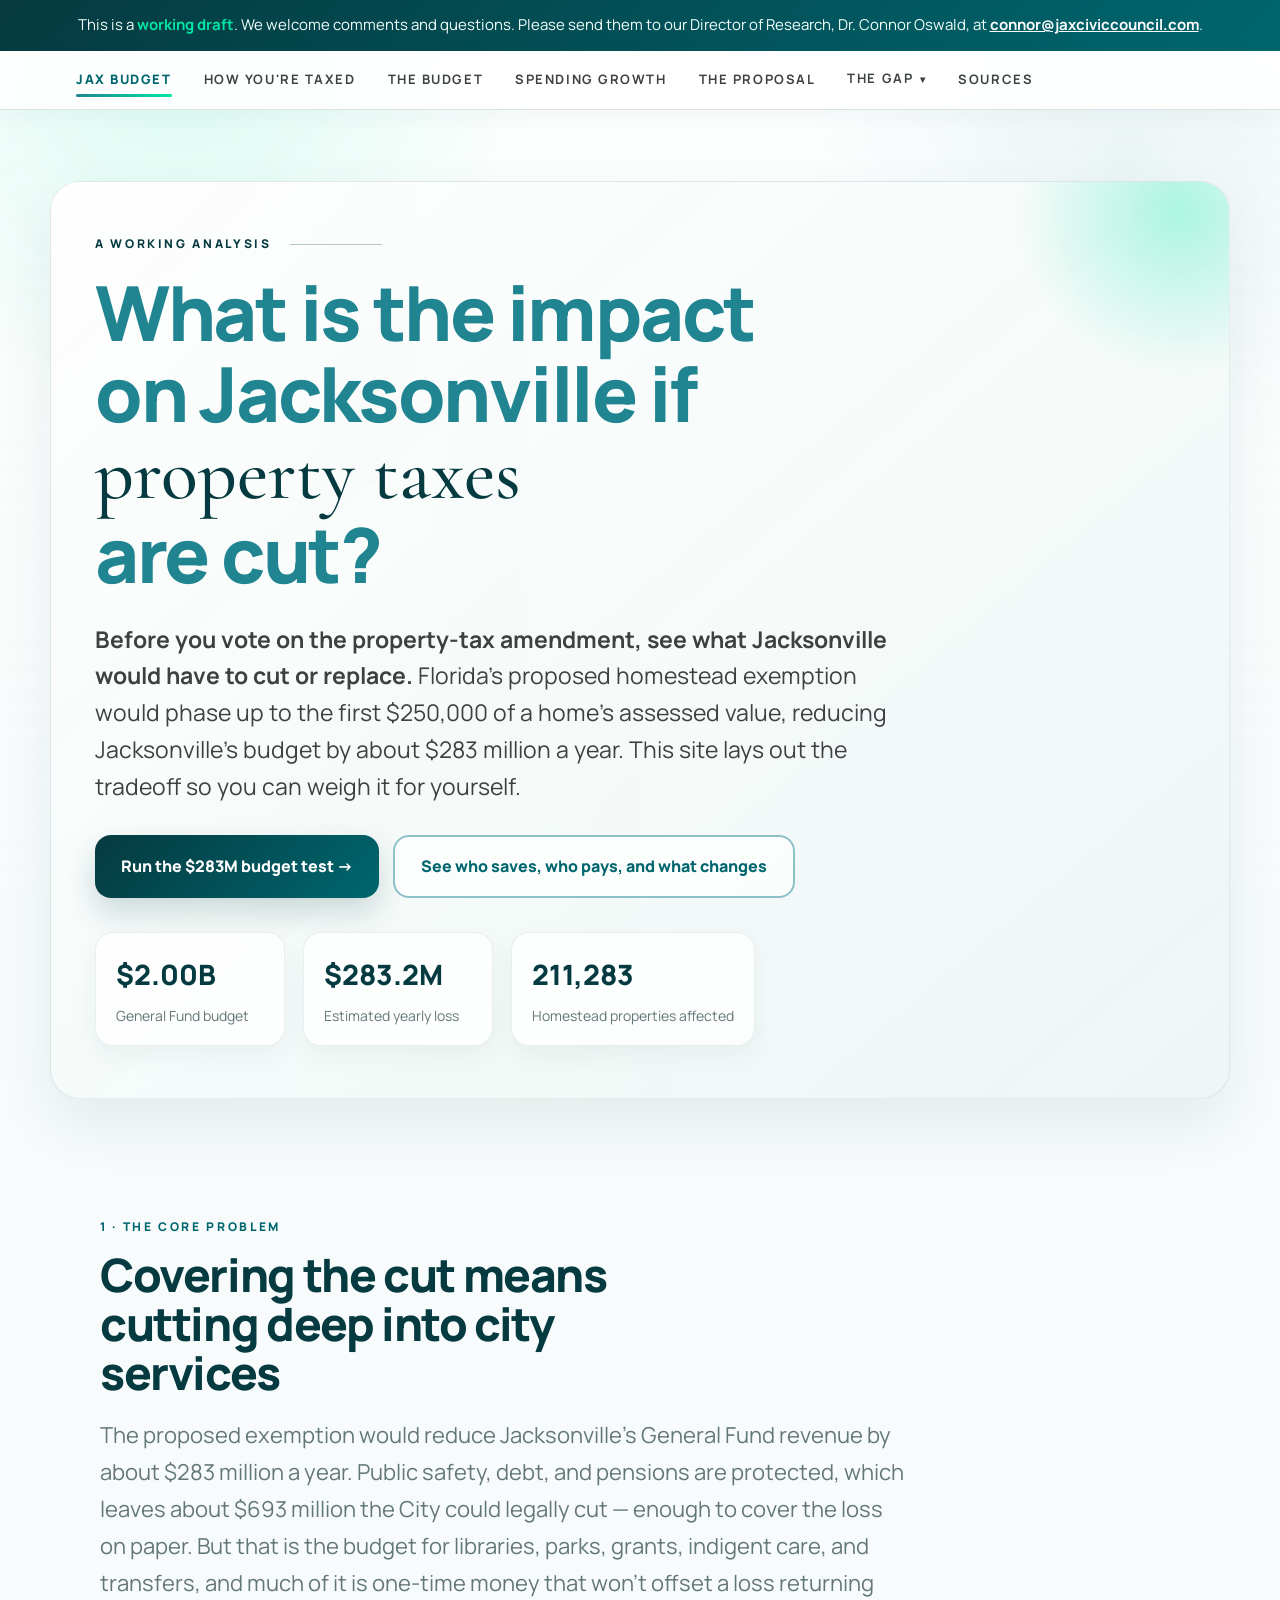
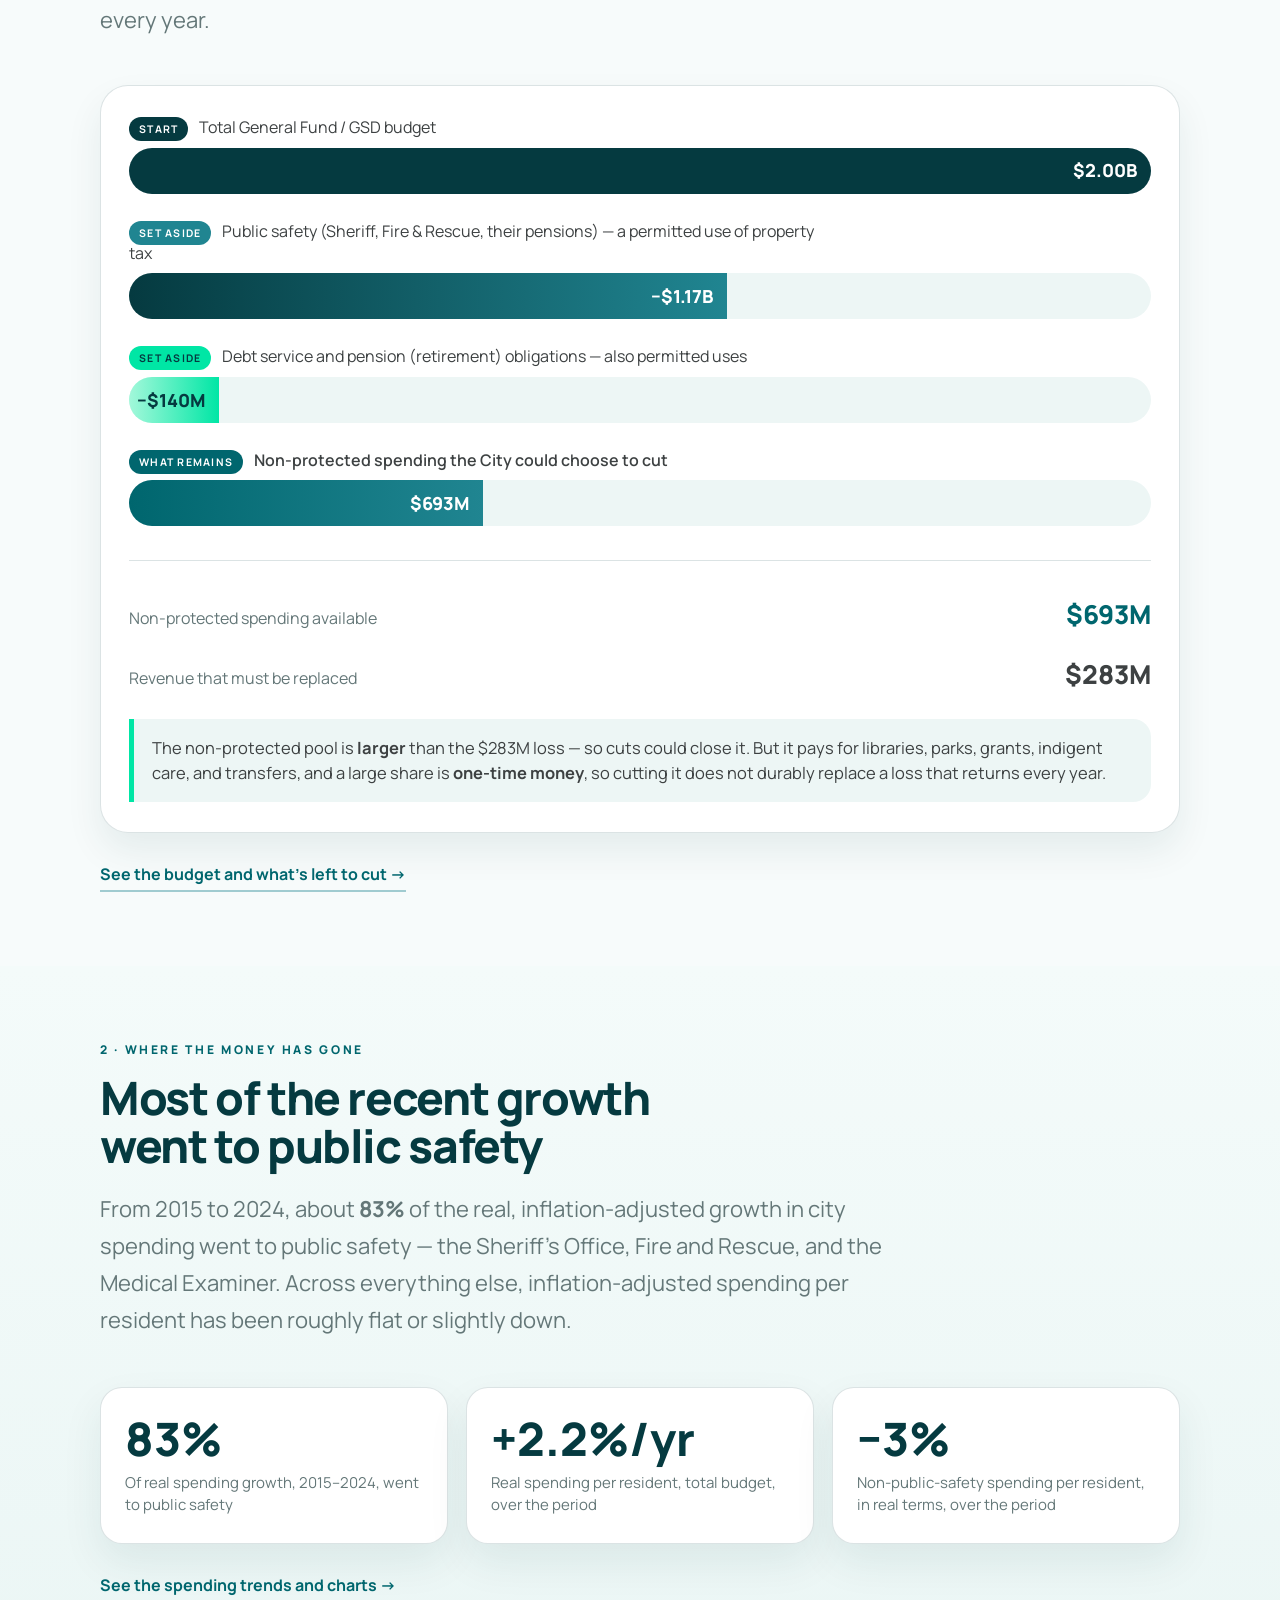
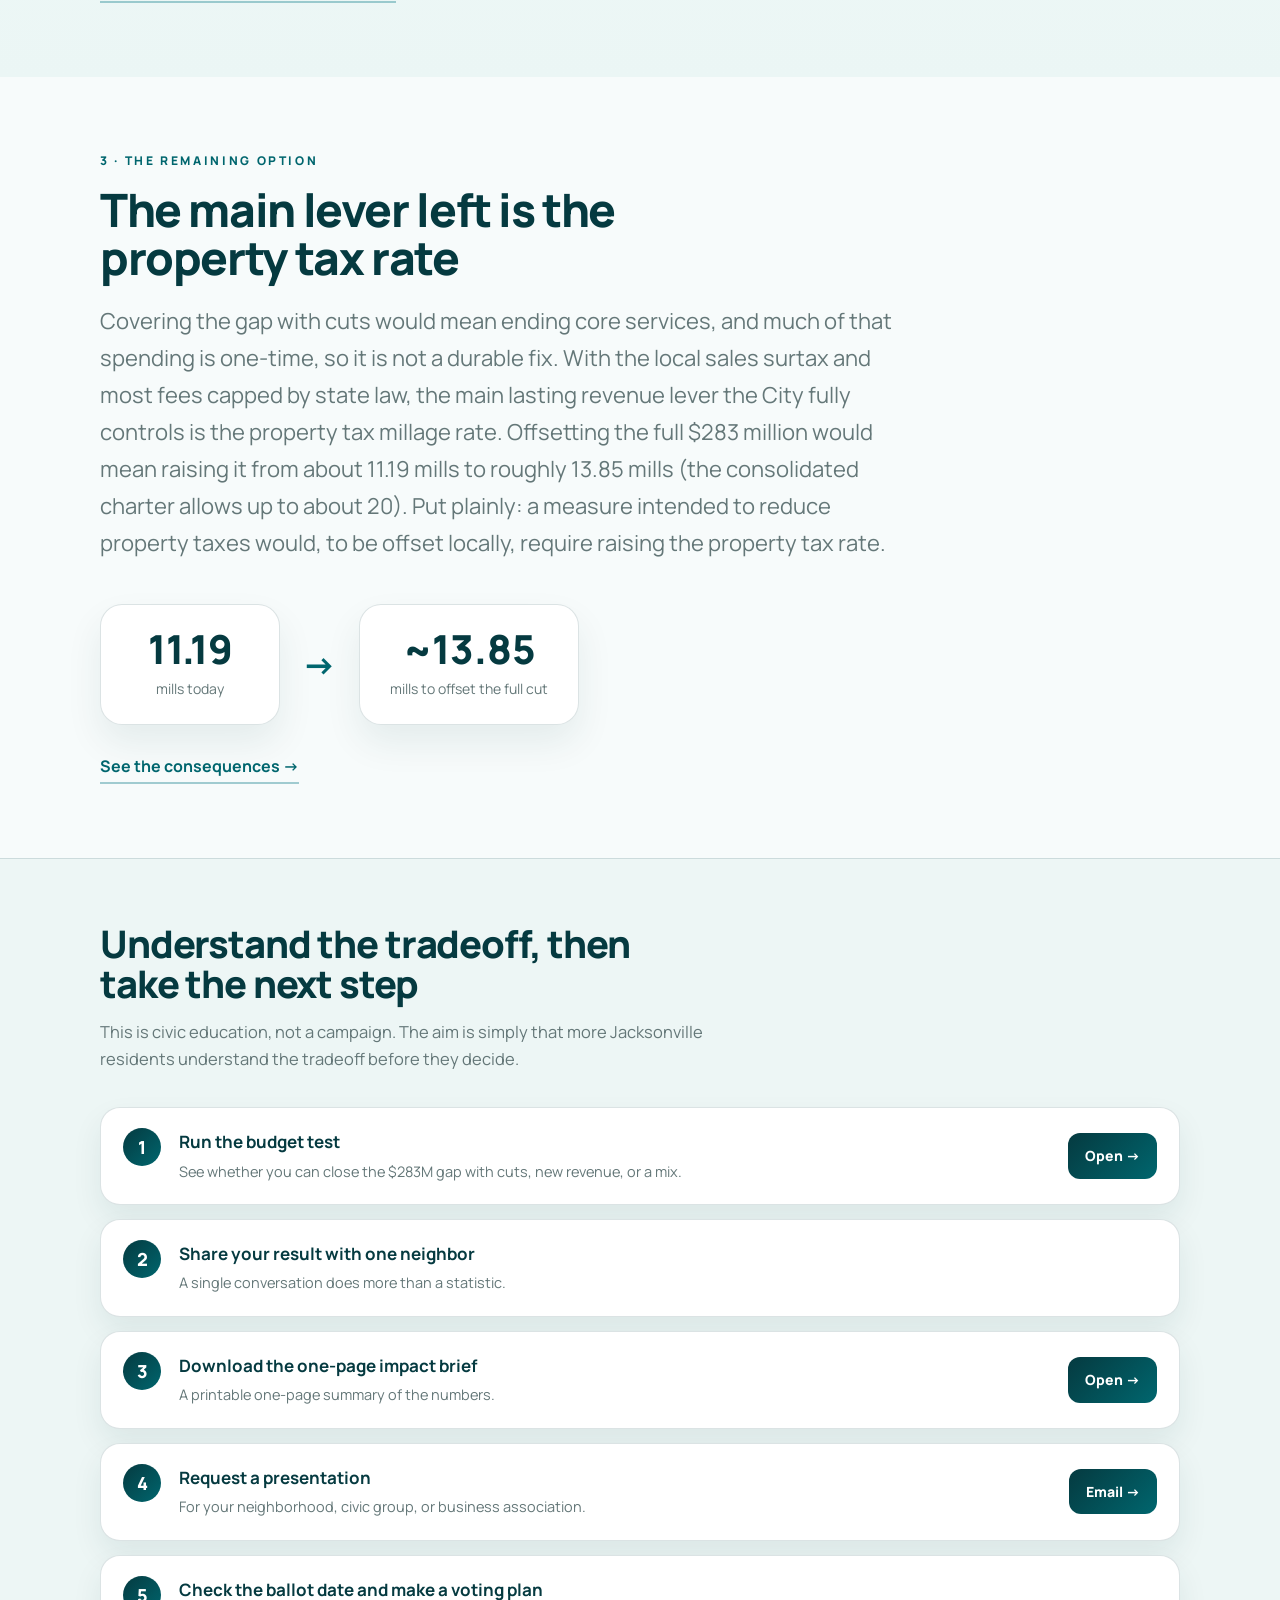
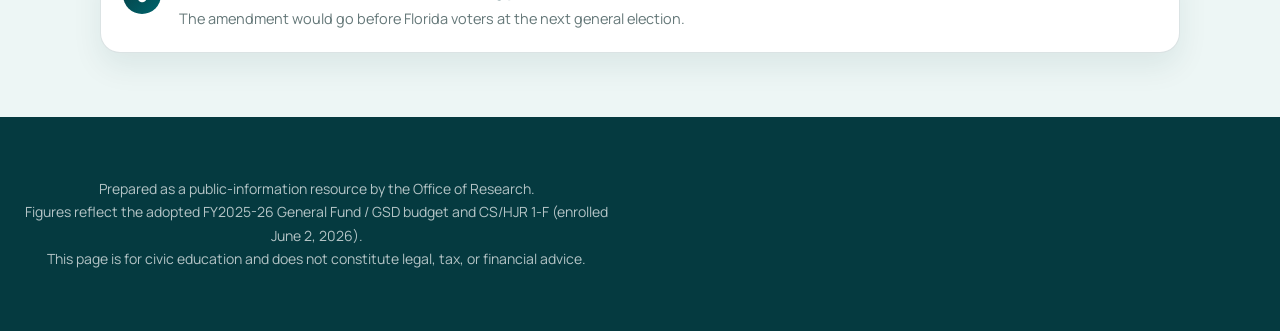
==== index.html @ 1b34d01f "Treat Medicaid (and juvenile justice) as mandated, not discretionary The Medicaid county contributio" ====
<!DOCTYPE html>
<html lang="en">
<head>
<meta charset="UTF-8">
<meta name="viewport" content="width=device-width, initial-scale=1.0">
<title>What is the impact on Jacksonville if property taxes are cut?</title>
<link rel="preconnect" href="https://fonts.googleapis.com">
<link rel="preconnect" href="https://fonts.gstatic.com" crossorigin>
<link href="https://fonts.googleapis.com/css2?family=Cormorant+Garamond:wght@300;400;500;600&family=Manrope:wght@400;500;600;700;800&display=swap" rel="stylesheet">
<link rel="stylesheet" href="assets/styles.css?v=7">
</head>
<body>
<a class="skip" href="#main">Skip to main content</a>
<div class="wrap">

<div class="draft-banner" role="note">
  This is a <b>working draft</b>. We welcome comments and questions. Please send them to our Director of Research, Dr. Connor Oswald, at <a href="mailto:connor@jaxciviccouncil.com">connor@jaxciviccouncil.com</a>.
</div>

<nav aria-label="Site navigation">
  <ul>
    <li><a class="brand" href="index.html" aria-current="page">JAX BUDGET</a></li>
    <li><a href="taxed.html">How You're Taxed</a></li>
    <li><a href="budget.html">The Budget</a></li>
    <li><a href="spending.html">Spending Growth</a></li>
    <li><a href="proposal.html">The Proposal</a></li>
    <li class="nav-group">
      <button class="nav-group-btn" type="button" aria-expanded="false" aria-haspopup="true">The Gap <span class="nav-caret" aria-hidden="true">&#9662;</span></button>
      <ul class="nav-sub">
        <li><a href="tradeoff.html">The Tradeoff</a></li>
        <li><a href="calculators.html">Consequences</a></li>
        <li><a href="coretest.html">The Core-Services Test</a></li>
        <li><a href="stakes.html">Services at Stake</a></li>
      </ul>
    </li>
    <li><a href="sources.html">Sources</a></li>
  </ul>
</nav>

<header class="hero" id="top">
  <div class="hero-inner">
    <div class="kicker">A working analysis</div>
    <h1>What is the impact on Jacksonville if <em>property taxes</em> are cut?</h1>
    <p class="hero-sub"><b>Before you vote on the property-tax amendment, see what Jacksonville would have to cut or replace.</b> Florida's proposed homestead exemption would phase up to the first $250,000 of a home's assessed value, reducing Jacksonville's budget by about $283 million a year. This site lays out the tradeoff so you can weigh it for yourself.</p>
    <div class="hero-cta">
      <a class="btn btn-primary" href="tradeoff.html">Run the $283M budget test &rarr;</a>
      <a class="btn btn-secondary" href="#hp1">See who saves, who pays, and what changes</a>
    </div>
    <div class="hero-meta">
      <div><strong>$2.00B</strong>General Fund budget</div>
      <div><strong>$283.2M</strong>Estimated yearly loss</div>
      <div><strong>211,283</strong>Homestead properties affected</div>
    </div>
  </div>
</header>

<main id="main">

<section class="home-point" id="hp1">
  <div class="inner">
    <div class="sec-num">1 &middot; The core problem</div>
    <h2>Covering the cut means cutting deep into city services</h2>
    <p class="lead">The proposed exemption would reduce Jacksonville's General Fund revenue by about $283 million a year. Public safety, debt, and pensions are protected, which leaves about $693 million the City could legally cut &mdash; enough to cover the loss on paper. But that is the budget for libraries, parks, grants, indigent care, and transfers, and much of it is one-time money that won't offset a loss returning every year.</p>
    <div class="wf-shell">
      <div class="wf-step">
        <div class="wf-label"><span class="wf-tag total">Start</span> Total General Fund / GSD budget</div>
        <div class="wf-barwrap"><div class="wf-bar total" style="width:100%"><span class="wf-amt">$2.00B</span></div></div>
      </div>

      <div class="wf-step">
        <div class="wf-label"><span class="wf-tag ps">Set aside</span> Public safety (Sheriff, Fire &amp; Rescue, their pensions) &mdash; a permitted use of property tax</div>
        <div class="wf-barwrap"><div class="wf-bar ps" style="width:58.5%"><span class="wf-amt">&minus;$1.17B</span></div></div>
      </div>

      <div class="wf-step">
        <div class="wf-label"><span class="wf-tag lock">Set aside</span> Debt service and pension (retirement) obligations &mdash; also permitted uses</div>
        <div class="wf-barwrap"><div class="wf-bar lock" style="width:7%"><span class="wf-amt">&minus;$140M</span></div></div>
      </div>

      <div class="wf-step wf-remain">
        <div class="wf-label"><span class="wf-tag cut">What remains</span> Non-protected spending the City could choose to cut</div>
        <div class="wf-barwrap"><div class="wf-bar cut" style="width:34.6%"><span class="wf-amt">$693M</span></div></div>
      </div>

      <div class="wf-compare">
        <div class="wf-comp-row">
          <span class="wf-comp-label">Non-protected spending available</span>
          <span class="wf-comp-val cut">$693M</span>
        </div>
        <div class="wf-comp-row">
          <span class="wf-comp-label">Revenue that must be replaced</span>
          <span class="wf-comp-val gap">$283M</span>
        </div>
        <div class="wf-comp-result">
          The non-protected pool is <b>larger</b> than the $283M loss &mdash; so cuts could close it. But it pays for libraries, parks, grants, indigent care, and transfers, and a large share is <b>one-time money</b>, so cutting it does not durably replace a loss that returns every year.
        </div>
      </div>
    </div>
    <a class="hp-link" href="budget.html">See the budget and what's left to cut &rarr;</a>
  </div>
</section>

<section class="home-point alt" id="hp2">
  <div class="inner">
    <div class="sec-num">2 &middot; Where the money has gone</div>
    <h2>Most of the recent growth went to public safety</h2>
    <p class="lead">From 2015 to 2024, about <b>83%</b> of the real, inflation-adjusted growth in city spending went to public safety &mdash; the Sheriff's Office, Fire and Rescue, and the Medical Examiner. Across everything else, inflation-adjusted spending per resident has been roughly flat or slightly down.</p>
    <div class="stat-row" role="list">
      <div class="stat" role="listitem"><div class="v">83%</div><div class="l">Of real spending growth, 2015&ndash;2024, went to public safety</div></div>
      <div class="stat" role="listitem"><div class="v">+2.2%/yr</div><div class="l">Real spending per resident, total budget, over the period</div></div>
      <div class="stat" role="listitem"><div class="v">&minus;3%</div><div class="l">Non-public-safety spending per resident, in real terms, over the period</div></div>
    </div>
    <a class="hp-link" href="spending.html">See the spending trends and charts &rarr;</a>
  </div>
</section>

<section class="home-point" id="hp3">
  <div class="inner">
    <div class="sec-num">3 &middot; The remaining option</div>
    <h2>The main lever left is the property tax rate</h2>
    <p class="lead">Covering the gap with cuts would mean ending core services, and much of that spending is one-time, so it is not a durable fix. With the local sales surtax and most fees capped by state law, the main lasting revenue lever the City fully controls is the property tax millage rate. Offsetting the full $283 million would mean raising it from about 11.19 mills to roughly 13.85 mills (the consolidated charter allows up to about 20). Put plainly: a measure intended to reduce property taxes would, to be offset locally, require raising the property tax rate.</p>
    <div class="hp-millage">
      <div class="hp-mill-item"><span class="hp-mill-v">11.19</span><span class="hp-mill-l">mills today</span></div>
      <div class="hp-mill-arrow" aria-hidden="true">&rarr;</div>
      <div class="hp-mill-item"><span class="hp-mill-v">~13.85</span><span class="hp-mill-l">mills to offset the full cut</span></div>
    </div>
    <a class="hp-link" href="calculators.html">See the consequences &rarr;</a>
  </div>
</section>

</main>

<footer>
  <p>Prepared as a public-information resource by the Office of Research.<br>
  Figures reflect the adopted FY2025-26 General Fund / GSD budget and CS/HJR 1-F (enrolled June 2, 2026).<br>
  This page is for civic education and does not constitute legal, tax, or financial advice.</p>
</footer>

</div>

<script src="assets/app.js?v=7"></script>
</body>
</html>
---- assets/styles.css ----
:root{
    --ink:#3d4142;
    --paper:#f7fbfb;
    --paper-2:#edf6f5;
    --surface:#ffffff;
    --rule:rgba(5,58,64,0.14);
    --teal:#208591;
    --teal-deep:#00666e;
    --teal-darkest:#053a40;
    --mint:#00e6a5;
    --muted:#647778;
    --shadow:rgba(5,58,64,0.08);
    --safety:#00666e;
    --cut:#0f717b;
    --tax:#00a47a;
  }
  *{box-sizing:border-box;}
  html{scroll-behavior:smooth;}
  body{
    margin:0;
    background:var(--paper);
    color:var(--ink);
    font-family:"Manrope","Helvetica Neue",Arial,sans-serif;
    font-size:18px;
    line-height:1.68;
    -webkit-font-smoothing:antialiased;
  }
  body::before{
    content:"";
    position:fixed;inset:0;
    pointer-events:none;z-index:0;
    background-image:
      radial-gradient(circle at 14% 10%, rgba(0,230,165,0.12), transparent 26%),
      radial-gradient(circle at 88% 18%, rgba(32,133,145,0.08), transparent 24%),
      linear-gradient(180deg, rgba(255,255,255,0.84), rgba(247,251,251,0.98));
  }
  .wrap{position:relative;z-index:1;}
  h1,h2,h3,h4{font-family:"Manrope","Helvetica Neue",Arial,sans-serif;line-height:1.06;margin:0;font-weight:800;letter-spacing:-0.03em;}
  a{color:var(--teal-deep);}
  a:focus-visible,button:focus-visible,input:focus-visible,[tabindex]:focus-visible{
    outline:3px solid var(--mint);
    outline-offset:3px;
  }
  b,strong{font-weight:700;}

  .skip{
    position:absolute;left:-9999px;top:0;background:var(--teal-darkest);color:#fff;
    padding:12px 18px;z-index:100;font-family:"Manrope";text-decoration:none;
  }
  .skip:focus{left:8px;top:8px;}

  nav{
    position:sticky;top:0;z-index:50;
    background:rgba(255,255,255,0.9);
    backdrop-filter:blur(14px);
    border-bottom:1px solid var(--rule);
    box-shadow:0 8px 24px rgba(5,58,64,0.04);
  }
  nav ul{
    display:flex;flex-wrap:wrap;gap:0;margin:0;padding:0;list-style:none;
    max-width:1180px;margin-inline:auto;padding-inline:10px;
  }
  nav a{
    display:block;color:var(--ink);text-decoration:none;
    padding:18px 16px;font-family:"Manrope";font-size:13px;font-weight:700;
    letter-spacing:0.12em;text-transform:uppercase;
  }
  nav a:hover{color:var(--teal-deep);}
  nav .brand{
    font-weight:800;
    color:var(--teal);
    position:relative;
  }
  nav a[aria-current="page"]::after{
    content:"";
    position:absolute;
    left:16px;right:16px;bottom:12px;
    height:3px;border-radius:999px;
    background:linear-gradient(90deg,var(--teal),var(--mint));
  }

  header.hero{
    padding:72px 24px 44px;
  }
  .hero-inner{
    max-width:1180px;
    margin-inline:auto;
    padding:52px clamp(24px,4vw,44px);
    background:
      linear-gradient(140deg, rgba(255,255,255,0.98), rgba(237,246,245,0.96)),
      linear-gradient(90deg, rgba(0,230,165,0.12), transparent);
    border:1px solid rgba(5,58,64,0.09);
    border-radius:30px;
    box-shadow:0 26px 60px var(--shadow);
    position:relative;
    overflow:hidden;
  }
  .hero-inner::after{
    content:"";
    position:absolute;
    top:-140px;right:-120px;
    width:340px;height:340px;border-radius:50%;
    background:radial-gradient(circle, rgba(0,230,165,0.3) 0%, rgba(0,230,165,0) 68%);
    pointer-events:none;
  }
  .kicker{
    display:flex;align-items:center;gap:18px;
    font-family:"Manrope";text-transform:uppercase;letter-spacing:0.22em;
    font-size:12px;color:var(--teal-darkest);margin-bottom:18px;font-weight:800;
  }
  .kicker::after{
    content:"";
    width:92px;
    max-width:20vw;
    height:1px;
    background:rgba(5,58,64,0.28);
  }
  header.hero h1{
    font-size:clamp(42px,6vw,76px);font-weight:800;
    color:var(--teal);max-width:13ch;
  }
  header.hero h1 em{
    display:block;
    font-style:normal;
    color:var(--teal-darkest);
    font-family:"Cormorant Garamond",Georgia,serif;
    font-weight:500;
    letter-spacing:0;
  }
  .hero-byline{
    margin:0 0 18px;
    color:var(--muted);
    font-size:26px;
    line-height:1.1;
    font-family:"Cormorant Garamond",Georgia,serif;
    font-weight:400;
  }
  .hero-sub{
    font-size:clamp(18px,2vw,23px);max-width:59ch;margin-top:26px;
    color:var(--ink);line-height:1.6;
  }
  .hero-meta{
    margin-top:34px;display:flex;flex-wrap:wrap;gap:18px;
    font-family:"Manrope";font-size:14px;color:var(--muted);
    padding-top:0;
  }
  .hero-meta div{
    min-width:190px;
    background:rgba(255,255,255,0.82);
    border:1px solid rgba(5,58,64,0.08);
    border-radius:18px;
    padding:18px 20px;
    box-shadow:0 10px 24px rgba(5,58,64,0.05);
  }
  .hero-meta strong{
    color:var(--teal-darkest);
    display:block;
    font-size:28px;
    font-weight:800;
    margin-bottom:6px;
  }

  section{padding:88px 24px;}
  .inner{max-width:1080px;margin-inline:auto;}
  .sec-num{
    font-family:"Manrope";font-size:12px;letter-spacing:0.22em;text-transform:uppercase;
    color:var(--teal-deep);font-weight:800;margin-bottom:14px;
  }
  section h1,
  section h2{font-size:clamp(32px,4.4vw,54px);font-weight:800;max-width:16ch;color:var(--teal-darkest);}
  .lead{font-size:clamp(18px,1.9vw,22px);max-width:62ch;margin-top:20px;color:var(--muted);}
  p{max-width:65ch;}

  .stat-row{display:grid;grid-template-columns:repeat(auto-fit,minmax(220px,1fr));gap:18px;margin-top:48px;background:transparent;border:none;}
  .stat{
    background:var(--surface);
    padding:28px 24px;
    border:1px solid var(--rule);
    border-radius:22px;
    box-shadow:0 18px 40px var(--shadow);
  }
  .stat .v{font-family:"Manrope";font-size:clamp(32px,4vw,46px);font-weight:800;line-height:1;color:var(--teal-darkest);}
  .stat .l{font-size:15px;color:var(--muted);margin-top:10px;line-height:1.45;}

  .barblock{margin-top:30px;}
  .bar-item{margin-bottom:18px;}
  .bar-top{display:flex;justify-content:space-between;align-items:baseline;font-size:16px;margin-bottom:6px;gap:14px;}
  .bar-top .name{font-weight:600;}
  .bar-top .amt{font-family:"Manrope";font-weight:700;color:var(--muted);white-space:nowrap;}
  .bar-track{height:18px;background:rgba(32,133,145,0.12);border:none;border-radius:999px;overflow:hidden;}
  .bar-fill{height:100%;border-radius:999px;background:linear-gradient(90deg,var(--teal-darkest),var(--teal));}
  .bar-fill.rev{background:linear-gradient(90deg,var(--teal),var(--mint));}

  .dept-intro{margin-top:48px;}
  .dept-list{margin-top:24px;border-top:1px solid var(--rule);}
  .dept{border-bottom:1px solid var(--rule);}
  .dept-btn{
    width:100%;background:none;border:none;cursor:pointer;text-align:left;
    padding:18px 8px;display:flex;align-items:center;gap:18px;
    font-family:"Manrope";font-size:17px;color:var(--ink);
  }
  .dept-btn:hover{background:rgba(32,133,145,0.06);}
  .dept-btn .chev{font-family:"Manrope";color:var(--teal-deep);transition:transform .2s;font-size:18px;width:18px;}
  .dept-btn[aria-expanded="true"] .chev{transform:rotate(90deg);}
  .dept-btn .dn{flex:1;font-weight:600;}
  .dept-btn .da{font-family:"Manrope";font-weight:800;color:var(--teal-darkest);white-space:nowrap;}
  .dept-btn .tag{font-size:11px;font-family:"Manrope";letter-spacing:0.12em;text-transform:uppercase;padding:5px 10px;border:none;border-radius:999px;}
  .tag.ps{color:var(--teal-darkest);background:rgba(0,230,165,0.2);}
  .tag.np{color:var(--teal-deep);background:rgba(32,133,145,0.12);}
  .dept-panel{padding:0 8px 22px 44px;font-size:16.5px;color:var(--muted);max-width:60ch;display:none;}
  .dept-panel.open{display:block;}
  .dept-panel .emp{font-family:"Manrope";color:var(--ink);font-weight:700;}

  .dept-summary{border-bottom:1px solid var(--rule);}
  .dept-btn.ps-summary{background:linear-gradient(90deg, rgba(32,133,145,0.12), rgba(0,230,165,0.08));}
  .dept-btn.ps-summary:hover{background:linear-gradient(90deg, rgba(32,133,145,0.16), rgba(0,230,165,0.1));}
  .dept-btn.ps-summary .dn{font-family:"Manrope";font-weight:800;font-size:19px;}
  .dept-btn.ps-summary .da{font-size:19px;}
  .dn-sub{display:block;font-family:"Cormorant Garamond",Georgia,serif;font-weight:400;font-size:16px;color:var(--muted);margin-top:2px;}
  .dept-group{display:none;background:#f6fbfb;padding:0 0 8px;border-top:1px solid rgba(5,58,64,0.08);}
  .dept-group.open{display:block;}
  .group-note{font-size:14.5px;color:var(--muted);padding:14px 16px 6px 44px;margin:0;max-width:64ch;}
  .dept-nested{border-bottom:1px solid rgba(5,58,64,0.08);margin:0 16px;border-left:3px solid var(--mint);}
  .dept-nested:last-child{border-bottom:none;}
  .dept-nested .dept-btn{padding-left:16px;}
  .dept-nested .dept-btn .dn{font-weight:500;}

  .timeline{margin-top:48px;display:grid;gap:18px;background:transparent;border:none;}
  .tl-step{
    background:var(--surface);
    padding:28px 30px;
    display:grid;grid-template-columns:130px 1fr;gap:24px;align-items:start;
    border:1px solid var(--rule);
    border-radius:24px;
    box-shadow:0 18px 36px var(--shadow);
  }
  .tl-step .yr{font-family:"Manrope";font-size:26px;font-weight:800;color:var(--teal-darkest);}
  .tl-step .yr small{display:block;font-size:13px;color:var(--muted);font-weight:400;letter-spacing:0.05em;text-transform:uppercase;}
  .tl-step .desc{font-size:17px;}
  .tl-step .desc b{font-family:"Manrope";}
  .callout{
    margin-top:40px;
    background:linear-gradient(135deg, rgba(5,58,64,0.98), rgba(0,102,110,0.96));
    color:#f2fffb;
    padding:34px 36px;
    border-radius:28px;
    box-shadow:0 22px 48px rgba(5,58,64,0.18);
  }
  .callout h3{font-size:24px;color:var(--mint);margin-bottom:12px;}
  .callout p{color:rgba(255,255,255,0.9);max-width:66ch;}
  .feature-grid{margin-top:42px;display:grid;grid-template-columns:repeat(auto-fit,minmax(240px,1fr));gap:24px;}
  .feature{
    border:1px solid var(--rule);
    padding:24px;
    background:var(--surface);
    border-radius:22px;
    box-shadow:0 18px 36px var(--shadow);
  }
  .feature h4{font-size:19px;margin-bottom:10px;color:var(--teal-darkest);}
  .feature p{font-size:16px;color:var(--muted);margin:0;}

  #calc{background:linear-gradient(180deg,#f4fbfa,#ebf6f5);color:var(--ink);}
  #calc .sec-num{color:var(--teal-deep);}
  #calc h2{color:var(--teal-darkest);}
  #calc .lead{color:var(--muted);}
  .calc-shell{
    margin-top:50px;background:var(--surface);color:var(--ink);
    border:1px solid var(--rule);
    border-radius:30px;
    overflow:hidden;
    box-shadow:0 24px 52px var(--shadow);
  }
  .gap-banner{
    background:linear-gradient(135deg,var(--teal-darkest),var(--teal-deep));
    color:#fff;padding:28px 30px;text-align:center;
    border-bottom:none;
  }
  .gap-banner .gv{font-family:"Manrope";font-size:clamp(34px,6vw,56px);font-weight:800;line-height:1;}
  .gap-banner .gl{font-size:13px;letter-spacing:0.18em;margin-top:10px;opacity:0.92;}

  .slider-zone{padding:36px 30px 30px;}
  .slider-ends{display:flex;justify-content:space-between;font-family:"Manrope";font-size:13px;font-weight:800;letter-spacing:0.08em;text-transform:uppercase;margin-bottom:14px;}
  .slider-ends .left{color:var(--cut);}
  .slider-ends .right{color:var(--tax);}
  .slider-ends .mid{color:var(--muted);text-transform:none;letter-spacing:0;font-weight:500;font-family:"Cormorant Garamond",Georgia,serif;font-size:20px;align-self:center;}

  input[type=range]{
    -webkit-appearance:none;appearance:none;width:100%;height:14px;
    background:linear-gradient(90deg,var(--teal-darkest),var(--teal) 60%,var(--mint));
    border:none;border-radius:999px;cursor:pointer;margin:6px 0 4px;
  }
  input[type=range]::-webkit-slider-thumb{
    -webkit-appearance:none;appearance:none;width:30px;height:30px;
    background:#fff;border:4px solid var(--teal-darkest);border-radius:50%;
    box-shadow:0 2px 8px var(--shadow);cursor:grab;
  }
  input[type=range]::-moz-range-thumb{
    width:30px;height:30px;background:#fff;border:4px solid var(--teal-darkest);
    border-radius:50%;cursor:grab;
  }
  .mix-readout{text-align:center;font-size:17px;margin-top:14px;color:var(--muted);}
  .mix-readout b{font-family:"Manrope";color:var(--teal-darkest);}

  .split{display:grid;grid-template-columns:1fr 1fr;gap:18px;background:transparent;border-top:1px solid var(--rule);padding:18px;}
  @media(max-width:760px){.split{grid-template-columns:1fr;}}
  .panel{background:var(--surface);padding:30px 28px;border:1px solid var(--rule);border-radius:24px;}
  .panel.cuts{background:#f7fcfb;}
  .panel.taxes{background:#f0fcf7;}
  .panel h3{font-size:21px;margin-bottom:6px;}
  .panel.cuts h3{color:var(--teal-darkest);}
  .panel.taxes h3{color:var(--teal-deep);}
  .panel .amount{font-family:"Manrope";font-size:clamp(30px,5vw,46px);font-weight:800;line-height:1;margin:14px 0 6px;}
  .panel.cuts .amount{color:var(--teal-darkest);}
  .panel.taxes .amount{color:var(--teal-deep);}
  .panel .sub{font-size:15px;color:var(--muted);margin-bottom:20px;}
  .conseq{list-style:none;padding:0;margin:0;}
  .conseq li{padding:12px 0;border-top:1px solid rgba(5,58,64,0.12);font-size:16px;display:flex;justify-content:space-between;gap:14px;align-items:baseline;}
  .conseq li .ci{font-family:"Manrope";font-weight:700;white-space:nowrap;}
  .panel.cuts .conseq li .ci{color:var(--teal-darkest);}
  .panel.taxes .conseq li .ci{color:var(--teal-deep);}
  .conseq li .sub-emp{font-family:"Cormorant Garamond",Georgia,serif;font-weight:400;font-size:18px;color:var(--muted);}
  .conseq li.total-row{border-top:2px solid var(--rule);margin-top:4px;}
  .conseq li.total-row span:first-child{font-family:"Manrope";font-weight:800;}
  .conseq li.total-row .ci{font-size:18px;}
  .conseq li .muted-ci{color:var(--muted)!important;font-weight:400;}
  .conseq li.resid-row{border-top:1px dashed var(--teal-deep);}
  .conseq li.resid-row span:first-child{font-family:"Manrope";font-weight:700;color:var(--teal-deep);}
  .conseq li.resid-row .ci{color:var(--teal-deep);}

  .meaning-grid{margin-top:48px;display:grid;grid-template-columns:1fr 1fr;gap:18px;background:transparent;border:none;}
  @media(max-width:760px){.meaning-grid{grid-template-columns:1fr;}}
  .meaning-col{padding:34px 30px;border:1px solid var(--rule);border-radius:24px;box-shadow:0 18px 36px var(--shadow);}
  .meaning-col.cuts{background:#f7fcfb;}
  .meaning-col.taxes{background:#f0fcf7;}
  .meaning-col h3{font-size:23px;margin-bottom:14px;}
  .meaning-col.cuts h3{color:var(--teal-darkest);}
  .meaning-col.taxes h3{color:var(--teal-deep);}
  .mc-head{font-family:"Manrope";font-size:20px;font-weight:700;line-height:1.25;margin:0 0 22px;max-width:none;}
  .meaning-col.cuts .mc-head{color:var(--teal-darkest);}
  .meaning-col.taxes .mc-head{color:var(--teal-deep);}
  .impact-list{list-style:none;padding:0;margin:0;}
  .impact-list li{padding:14px 0;border-top:1px solid rgba(5,58,64,0.12);font-size:16.5px;line-height:1.5;}
  .impact-list li .ihead{font-family:"Manrope";font-weight:700;display:block;margin-bottom:3px;}
  .meaning-col.cuts .impact-list li .ihead{color:var(--ink);}
  .meaning-col.taxes .impact-list li .ihead{color:var(--ink);}
  .impact-list li .idetail{color:var(--muted);font-size:15.5px;}
  .impact-list li .icost{font-family:"Manrope";font-weight:700;white-space:nowrap;}
  .meaning-col.taxes .impact-list li .icost{color:var(--teal-deep);}
  .impact-row{display:flex;justify-content:space-between;gap:14px;align-items:baseline;}

  .byo-shell{margin-top:48px;border:1px solid var(--rule);background:var(--surface);border-radius:30px;overflow:hidden;box-shadow:0 24px 52px var(--shadow);}
  .byo-meter{padding:30px 30px 26px;background:linear-gradient(135deg,var(--teal-darkest),var(--teal-deep));color:#fff;}
  .byo-meter-top{display:flex;justify-content:space-between;align-items:baseline;margin-bottom:14px;flex-wrap:wrap;gap:8px;}
  .byo-label{font-family:"Manrope";text-transform:uppercase;letter-spacing:0.14em;font-size:13px;color:var(--mint);font-weight:800;}
  .byo-figure{font-family:"Manrope";font-size:clamp(26px,4vw,38px);font-weight:800;}
  .byo-figure .byo-of{font-size:16px;font-weight:500;color:rgba(255,255,255,0.72);}
  .byo-track{position:relative;height:30px;background:rgba(255,255,255,0.14);border:1px solid rgba(255,255,255,0.2);overflow:hidden;border-radius:999px;}
  .byo-fill{height:100%;width:0%;background:linear-gradient(90deg,#90f8d5,var(--mint));transition:width .35s ease, background .35s ease;}
  .byo-fill.green{background:linear-gradient(90deg,var(--mint),#90f8d5);}
  .byo-goal-line{position:absolute;top:0;bottom:0;left:100%;width:0;}
  .byo-status{margin:14px 0 0;font-size:16px;color:rgba(255,255,255,0.86);font-family:"Manrope";}
  .byo-status.win{color:#d8fff0;}

  .byo-cols{display:grid;grid-template-columns:1fr 1fr;gap:18px;background:transparent;border-top:1px solid var(--rule);padding:18px;}
  @media(max-width:760px){.byo-cols{grid-template-columns:1fr;}}
  .byo-group{background:var(--surface);padding:26px 24px;border:1px solid var(--rule);border-radius:22px;}
  .byo-h{font-size:18px;margin-bottom:6px;}
  .byo-h.ok{color:var(--teal-darkest);}
  .byo-h.locked{color:var(--teal-deep);}
  .byo-sub{font-size:14.5px;color:var(--muted);margin:0 0 18px;}
  .byo-list{display:flex;flex-direction:column;gap:8px;}
  .byo-item{
    width:100%;text-align:left;cursor:pointer;
    border:1px solid var(--rule);background:#fff;
    padding:12px 14px;display:flex;justify-content:space-between;align-items:center;gap:12px;
    font-family:"Manrope";font-size:16px;color:var(--ink);transition:all .15s;border-radius:18px;
  }
  .byo-item:hover{background:var(--paper-2);}
  .byo-item .bi-name{flex:1;font-weight:500;}
  .byo-item .bi-amt{font-family:"Manrope";font-weight:700;color:var(--muted);white-space:nowrap;}
  .byo-item .bi-state{font-family:"Manrope";font-size:11px;letter-spacing:0.12em;text-transform:uppercase;padding:5px 10px;border:none;white-space:nowrap;border-radius:999px;}
  .byo-item.funded .bi-state{color:var(--teal-darkest);background:rgba(0,230,165,0.18);}
  .byo-item.cut{background:#eef8f6;border-color:rgba(0,102,110,0.18);}
  .byo-item.cut .bi-name{text-decoration:line-through;color:var(--muted);}
  .byo-item.cut .bi-amt{color:var(--teal-deep);}
  .byo-item.cut .bi-state{color:#fff;background:var(--teal-deep);}
  .byo-item.locked-item{border-style:dashed;border-color:rgba(0,102,110,0.28);}
  .byo-item.locked-item .bi-lock{font-size:13px;color:var(--teal-deep);font-style:normal;font-family:"Cormorant Garamond",Georgia,serif;}

  .byo-foot{padding:22px 24px;border-top:1px solid var(--rule);background:var(--paper-2);display:flex;align-items:center;gap:18px;flex-wrap:wrap;}
  .byo-reset{
    font-family:"Manrope";font-size:15px;font-weight:700;cursor:pointer;
    background:#fff;color:var(--teal-deep);border:2px solid rgba(32,133,145,0.5);padding:14px 24px;border-radius:16px;
  }
  .byo-reset:hover{background:rgba(0,230,165,0.1);}
  .byo-note{margin:0;font-size:14px;color:var(--muted);flex:1;min-width:240px;}

  .sr-only{position:absolute;width:1px;height:1px;padding:0;margin:-1px;overflow:hidden;clip:rect(0,0,0,0);white-space:nowrap;border:0;}
  .ex-h{font-size:25px;margin:52px 0 14px;color:var(--teal-darkest);}
  .ex-table-wrap{margin:24px 0 10px;border:1px solid var(--rule);overflow-x:auto;border-radius:20px;box-shadow:0 18px 36px var(--shadow);}
  .ex-table{width:100%;border-collapse:collapse;font-size:16.5px;background:#fff;}
  .ex-table caption{text-align:left;}
  .ex-table th{background:var(--teal-darkest);color:#fff;font-family:"Manrope";font-weight:700;text-align:left;padding:14px 16px;font-size:13px;letter-spacing:0.08em;text-transform:uppercase;}
  .ex-table th.num,.ex-table td.num{text-align:right;font-variant-numeric:tabular-nums;}
  .ex-table td{padding:14px 16px;border-top:1px solid rgba(5,58,64,0.1);}
  .ex-table td.num{font-family:"Manrope";font-weight:700;}
  .ex-table tr.ex-total td{border-top:1px solid rgba(5,58,64,0.12);font-family:"Manrope";font-weight:800;background:var(--paper-2);}
  .pill{font-family:"Manrope";font-size:10.5px;letter-spacing:0.12em;text-transform:uppercase;padding:5px 9px;border:none;border-radius:999px;white-space:nowrap;}
  .pill.sc{color:var(--teal-darkest);background:rgba(0,230,165,0.2);}
  .pill.ns{color:var(--teal-deep);background:rgba(32,133,145,0.12);}
  .ex-cap{font-size:15px;color:var(--muted);max-width:64ch;margin-top:10px;font-family:"Cormorant Garamond",Georgia,serif;font-size:20px;line-height:1.4;}
  .ex-cards{display:grid;grid-template-columns:repeat(auto-fit,minmax(200px,1fr));gap:16px;margin:24px 0 10px;}
  .ex-card{border:1px solid var(--rule);padding:22px 20px;background:#fff;border-radius:22px;box-shadow:0 18px 36px var(--shadow);}
  .ex-card.hl{background:linear-gradient(135deg,var(--teal-darkest),var(--teal-deep));border-color:transparent;}
  .ex-card.hl .ex-big{color:var(--mint);}
  .ex-card.hl .ex-cl{color:rgba(255,255,255,0.86);}
  .ex-big{font-family:"Manrope";font-size:42px;font-weight:800;line-height:1;color:var(--teal-darkest);}
  .ex-mid{font-family:"Manrope";font-size:21px;font-weight:800;color:var(--ink);margin-bottom:8px;}
  .ex-cl{font-size:15px;color:var(--muted);margin-top:10px;line-height:1.5;}
  .ex-limits{display:grid;grid-template-columns:repeat(auto-fit,minmax(230px,1fr));gap:18px;margin:24px 0 10px;}
  .ex-limit{border-left:5px solid var(--mint);background:#fff;padding:18px 20px;border-radius:0 20px 20px 0;box-shadow:0 18px 36px var(--shadow);}
  .ex-lt{font-family:"Manrope";font-size:28px;font-weight:800;color:var(--teal-darkest);line-height:1;margin-bottom:10px;}
  .ex-limit p{font-size:15.5px;color:var(--muted);margin:0;line-height:1.5;}

  .reg-h{font-size:24px;margin:48px 0 10px;color:var(--teal-darkest);}
  .reg-list{margin-top:20px;border-top:1px solid var(--rule);}
  .reg-item{border-bottom:1px solid rgba(5,58,64,0.12);}
  .reg-btn{width:100%;background:none;border:none;cursor:pointer;text-align:left;padding:18px 6px;display:flex;align-items:center;gap:14px;font-family:"Manrope";font-weight:700;font-size:17px;color:var(--ink);}
  .reg-btn:hover{background:rgba(32,133,145,0.04);}
  .reg-btn .chev{color:var(--teal-deep);transition:transform .2s;font-size:18px;width:16px;}
  .reg-btn[aria-expanded="true"] .chev{transform:rotate(90deg);}
  .reg-panel{display:none;padding:0 6px 20px 36px;}
  .reg-panel.open{display:block;}
  .reg-panel p{font-size:16.5px;color:var(--muted);max-width:68ch;margin:0;line-height:1.6;}

  .sp-h{font-size:25px;margin:52px 0 14px;color:var(--teal-darkest);}
  .chart-card{margin:28px 0 10px;border:1px solid var(--rule);background:#fff;padding:24px 22px 18px;border-radius:24px;box-shadow:0 18px 36px var(--shadow);}
  .chart-title{font-family:"Manrope";font-size:17px;font-weight:700;margin:0 0 18px;color:var(--ink);}
  .chart-svg{width:100%;}
  .chart-svg svg{width:100%;height:auto;display:block;}
  .chart-legend{display:flex;flex-wrap:wrap;gap:20px;margin-top:16px;font-size:14.5px;color:var(--muted);}
  .chart-legend .lg{display:flex;align-items:center;gap:8px;}
  .chart-legend .sw{width:22px;height:4px;display:inline-block;border-radius:2px;}
  .chart-legend .sw.nom{background:none;height:0;border-top:3px dashed var(--teal-darkest);}
  .chart-legend .sw.real{background:none;height:0;border-top:3px dashed var(--teal);}
  .chart-legend .sw.pc{background:var(--mint);height:4px;}
  .cl-nom{stroke:var(--teal-darkest);}
  .cl-real{stroke:var(--teal);}
  .cl-pc{stroke:var(--mint);}
  .cl-axis{stroke:rgba(5,58,64,0.28);}
  .cl-grid{stroke:rgba(5,58,64,0.08);}
  .cl-txt{fill:var(--muted);font-family:"Manrope";}
  .cl-dot-nom{fill:var(--teal-darkest);}
  .cl-dot-real{fill:var(--teal);}
  .cl-dot-pc{fill:var(--mint);stroke:var(--teal-darkest);stroke-width:1.5;}
  .chart-hl{fill:var(--teal-darkest);font-family:"Manrope";font-weight:800;font-size:16px;}
  .chart-hl-sub{fill:var(--muted);font-family:"Manrope";font-weight:600;font-size:11.5px;}
  .bar-pos{fill:var(--teal);}
  .bar-neg{fill:var(--teal-darkest);}
  .bar-lbl{fill:var(--ink);font-family:"Manrope";}
  .bar-val{font-family:"Manrope";font-weight:700;}
  .bar-val-pos{fill:var(--teal-deep);}
  .bar-val-neg{fill:var(--teal-darkest);}

  .wf-shell{margin-top:46px;border:1px solid var(--rule);background:#fff;padding:30px 28px;border-radius:28px;box-shadow:0 18px 36px var(--shadow);}
  .wf-step{margin-bottom:26px;}
  .wf-step:last-of-type{margin-bottom:0;}
  .wf-label{font-size:16px;color:var(--ink);margin-bottom:9px;line-height:1.4;max-width:70ch;}
  .wf-tag{font-family:"Manrope";font-size:10.5px;font-weight:700;letter-spacing:0.12em;text-transform:uppercase;padding:5px 10px;border-radius:999px;margin-right:8px;white-space:nowrap;color:#fff;}
  .wf-tag.total{background:var(--teal-darkest);}
  .wf-tag.ps{background:var(--teal);}
  .wf-tag.lock{background:var(--mint);color:var(--teal-darkest);}
  .wf-tag.cut{background:var(--teal-deep);}
  .wf-barwrap{background:var(--paper-2);border:none;border-radius:999px;overflow:hidden;}
  .wf-bar{height:46px;display:flex;align-items:center;justify-content:flex-end;padding:0 14px;min-width:90px;transition:width .5s ease;}
  .wf-bar.total{background:var(--teal-darkest);}
  .wf-bar.ps{background:linear-gradient(90deg,var(--teal-darkest),var(--teal));}
  .wf-bar.lock{background:linear-gradient(90deg,#a3f8da,var(--mint));}
  .wf-bar.cut{background:linear-gradient(90deg,var(--teal-deep),var(--teal));}
  .wf-amt{font-family:"Manrope";font-weight:800;font-size:18px;color:#fff;white-space:nowrap;}
  .wf-bar.lock .wf-amt{color:var(--teal-darkest);}
  .wf-remain .wf-label{font-weight:600;}

  .wf-compare{margin-top:34px;border-top:1px solid var(--rule);padding-top:24px;}
  .wf-comp-row{display:flex;justify-content:space-between;align-items:baseline;padding:8px 0;gap:16px;}
  .wf-comp-label{font-size:16px;color:var(--muted);}
  .wf-comp-val{font-family:"Manrope";font-weight:800;font-size:26px;}
  .wf-comp-val.cut{color:var(--teal-deep);}
  .wf-comp-val.gap{color:var(--ink);}
  .wf-comp-result{margin-top:14px;background:var(--paper-2);border-left:5px solid var(--mint);padding:16px 18px;font-size:16.5px;line-height:1.55;color:var(--ink);border-radius:0 18px 18px 0;}
  .panel .note{font-size:13.5px;color:var(--muted);margin-top:18px;line-height:1.5;font-family:"Cormorant Garamond",Georgia,serif;font-size:19px;}

  .calc-foot{padding:26px 30px;font-size:14px;color:var(--muted);border-top:1px solid var(--rule);background:var(--paper-2);line-height:1.6;}
  .calc-foot b{color:var(--ink);font-family:"Manrope";}

  .sources{background:var(--paper-2);}
  .sources p{font-size:15px;color:var(--muted);}
  .sources h2{font-size:30px;}
  footer{background:var(--teal-darkest);color:rgba(255,255,255,0.7);padding:46px 24px;font-size:14px;text-align:center;}
  footer a{color:var(--mint);}

  .disclaimer{
    border:1px solid rgba(32,133,145,0.18);background:#fff;padding:20px 24px;margin-top:36px;
    font-size:15px;color:var(--muted);max-width:70ch;
    border-radius:22px;
    box-shadow:0 16px 30px rgba(5,58,64,0.05);
  }
  .disclaimer b{color:var(--teal-deep);font-family:"Manrope";}

  .draft-banner{
    background:linear-gradient(135deg,var(--teal-darkest),var(--teal-deep));
    color:#f2fffb;
    padding:14px 24px;
    text-align:center;
    font-size:15px;
    line-height:1.5;
    font-family:"Manrope","Helvetica Neue",Arial,sans-serif;
  }
  .draft-banner b{color:var(--mint);font-weight:700;}
  .draft-banner a{color:#fff;font-weight:700;}

  /* Build-your-own incremental funding controls */
  .byo-item.adjust{display:block;cursor:default;}
  .byo-item.adjust:hover{background:#fff;}
  .byo-item.adjust.locked-item:hover{background:#fff;}
  .byo-adj-top{display:flex;justify-content:space-between;align-items:baseline;gap:12px;margin-bottom:4px;}
  .byo-adj-top .bi-name{flex:1;font-weight:600;}
  .byo-adj-top .bi-amt{font-family:"Manrope";font-weight:700;color:var(--muted);white-space:nowrap;}
  .byo-adj-lock{display:block;font-family:"Cormorant Garamond",Georgia,serif;font-size:14px;color:var(--teal-deep);font-weight:400;margin-top:2px;}
  .byo-slider{
    -webkit-appearance:none;appearance:none;width:100%;height:8px;margin:10px 0 6px;
    background:rgba(32,133,145,0.18);border-radius:999px;cursor:pointer;
  }
  .byo-slider::-webkit-slider-thumb{
    -webkit-appearance:none;appearance:none;width:20px;height:20px;
    background:#fff;border:3px solid var(--teal-deep);border-radius:50%;cursor:grab;
    box-shadow:0 2px 6px var(--shadow);
  }
  .byo-slider::-moz-range-thumb{
    width:20px;height:20px;background:#fff;border:3px solid var(--teal-deep);border-radius:50%;cursor:grab;
  }
  .byo-adj-foot{display:flex;justify-content:space-between;align-items:baseline;font-size:13.5px;font-family:"Manrope";gap:12px;}
  .byo-adj-foot .funded-lvl{color:var(--muted);}
  .byo-adj-foot .cut-lvl{font-weight:700;color:var(--teal-deep);white-space:nowrap;}
  .byo-adj-foot .cut-lvl.none{color:var(--muted);font-weight:400;}

  /* ===== multi-page tab nav + home layout (restructure) ===== */
  nav a[aria-current="page"]{ color:var(--teal-deep); position:relative; }

  .page-head{ max-width:1080px; margin:0 auto; padding:56px 24px 0; }
  .page-head h1{ font-size:clamp(30px,4.2vw,48px); color:var(--teal-darkest); font-weight:800;
    letter-spacing:-0.03em; line-height:1.05; max-width:20ch; }
  .page-head p{ color:var(--muted); font-size:clamp(17px,1.8vw,20px); max-width:64ch; margin:16px 0 0; }

  .home-point{ padding:74px 24px; }
  .home-point.alt{ background:linear-gradient(180deg,#f4fbfa,#ebf6f5); }
  .home-point h2{ font-size:clamp(28px,4vw,46px); color:var(--teal-darkest); max-width:20ch; }
  .hp-link{ display:inline-block; margin-top:28px; font-family:"Manrope"; font-weight:700; font-size:16px;
    color:var(--teal-deep); text-decoration:none; border-bottom:2px solid rgba(32,133,145,0.4); padding-bottom:2px; }
  .hp-link:hover{ border-color:var(--mint); }

  .hp-compare{ margin-top:42px; display:grid; gap:20px; max-width:780px; }
  .hp-bar-label{ font-family:"Manrope"; font-weight:700; font-size:13px; color:var(--muted);
    margin-bottom:8px; text-transform:uppercase; letter-spacing:0.1em; }
  .hp-track{ background:rgba(32,133,145,0.12); border-radius:999px; overflow:hidden; }
  .hp-fill{ height:48px; display:flex; align-items:center; justify-content:flex-end; padding:0 16px; border-radius:999px; min-width:90px; }
  .hp-fill span{ font-family:"Manrope"; font-weight:800; font-size:18px; color:#fff; white-space:nowrap; }
  .hp-fill.need{ background:linear-gradient(90deg,var(--teal-darkest),var(--teal-deep)); }
  .hp-fill.have{ background:linear-gradient(90deg,var(--teal-deep),var(--teal)); }
  .hp-takeaway{ margin-top:24px; background:rgba(255,255,255,0.7); border-left:5px solid var(--mint);
    padding:16px 18px; border-radius:0 18px 18px 0; font-size:17px; max-width:780px; color:var(--ink); }

  .hp-millage{ margin-top:42px; display:flex; align-items:center; gap:22px; flex-wrap:wrap; }
  .hp-mill-item{ background:var(--surface); border:1px solid var(--rule); border-radius:22px;
    padding:24px 30px; box-shadow:0 18px 36px var(--shadow); text-align:center; min-width:180px; }
  .hp-mill-v{ display:block; font-family:"Manrope"; font-weight:800; font-size:40px; color:var(--teal-darkest); line-height:1; }
  .hp-mill-l{ display:block; margin-top:8px; font-size:14px; color:var(--muted); }
  .hp-mill-arrow{ font-family:"Manrope"; font-size:34px; font-weight:800; color:var(--teal-deep); }

  /* hide the sticky top bar on scroll-down (mobile only) */
  nav{ transition:transform .3s ease; will-change:transform; }
  @media (max-width:760px){
    nav.nav-hidden{ transform:translateY(-100%); }
  }

  /* hero call-to-action buttons */
  .hero-cta{ display:flex; flex-wrap:wrap; gap:14px; margin-top:30px; }
  .btn{ display:inline-flex; align-items:center; gap:8px; font-family:"Manrope"; font-weight:800;
    font-size:16px; text-decoration:none; padding:16px 26px; border-radius:16px;
    transition:transform .15s ease, box-shadow .15s ease, background .15s ease; }
  .btn:hover{ transform:translateY(-1px); }
  .btn-primary{ background:linear-gradient(135deg,var(--teal-darkest),var(--teal-deep)); color:#fff;
    box-shadow:0 14px 30px rgba(5,58,64,0.18); }
  .btn-primary:hover{ box-shadow:0 18px 38px rgba(5,58,64,0.26); }
  .btn-secondary{ background:rgba(255,255,255,0.72); color:var(--teal-deep); border:2px solid rgba(32,133,145,0.5); }
  .btn-secondary:hover{ background:rgba(0,230,165,0.12); border-color:var(--mint); }

  /* civic action ladder (injected above the footer on every page) */
  .action-ladder{ background:var(--paper-2); padding:64px 24px; border-top:1px solid var(--rule); }
  .al-title{ color:var(--teal-darkest); font-size:clamp(26px,3.4vw,38px); max-width:22ch; }
  .al-sub{ color:var(--muted); margin:14px 0 0; max-width:62ch; font-size:16.5px; }
  .al-steps{ list-style:none; padding:0; margin:34px 0 0; display:grid; gap:14px; }
  .al-steps li{ display:flex; align-items:flex-start; gap:18px; background:var(--surface);
    border:1px solid var(--rule); border-radius:20px; padding:20px 22px; box-shadow:0 14px 30px var(--shadow); }
  .al-num{ flex:none; width:38px; height:38px; border-radius:50%;
    background:linear-gradient(135deg,var(--teal-darkest),var(--teal-deep)); color:#fff;
    font-family:"Manrope"; font-weight:800; font-size:18px; display:flex; align-items:center; justify-content:center; }
  .al-body{ flex:1; display:flex; flex-direction:column; gap:3px; }
  .al-h{ font-family:"Manrope"; font-weight:700; font-size:17px; color:var(--teal-darkest); }
  .al-d{ font-size:14.5px; color:var(--muted); }
  .al-d em{ color:var(--teal-deep); font-style:italic; }
  .al-go{ flex:none; align-self:center; font-family:"Manrope"; font-weight:800; font-size:14px; color:#fff;
    background:linear-gradient(135deg,var(--teal-darkest),var(--teal-deep)); padding:11px 17px;
    border-radius:12px; text-decoration:none; white-space:nowrap; }
  .al-go:hover{ box-shadow:0 8px 18px var(--shadow); }
  @media(max-width:600px){ .al-steps li{ flex-wrap:wrap; } .al-go{ margin-left:56px; } }

  /* ===== auditor budget breakdown + grouped budget tool ===== */
  .dept-line{ display:flex; justify-content:space-between; gap:14px; padding:9px 16px 9px 44px;
    font-size:15px; border-top:1px solid rgba(5,58,64,0.06); }
  .dl-name{ color:var(--ink); }
  .dl-amt{ font-family:"Manrope"; font-weight:700; color:var(--muted); white-space:nowrap; }
  .dept-btn.no-exp{ cursor:default; }
  .dept-btn.no-exp:hover{ background:none; }

  .byo-shell > .byo-group{ margin:18px 18px 0; }
  .byo-groups{ display:flex; flex-direction:column; gap:14px; }
  .byo-grp{ border:1px solid var(--rule); border-radius:18px; background:#fff; padding:16px 18px; }
  .byo-grp-head{ display:flex; align-items:center; gap:10px; }
  .byo-grp-exp{ background:none; border:none; cursor:pointer; padding:4px; color:var(--teal-deep); line-height:1; }
  .byo-grp-exp .chev{ display:inline-block; transition:transform .2s; font-size:14px; }
  .byo-grp-exp[aria-expanded="true"] .chev{ transform:rotate(90deg); }
  .bg-name{ flex:1; font-family:"Manrope"; font-weight:700; font-size:16px; color:var(--ink); }
  .bg-total{ font-family:"Manrope"; font-weight:700; color:var(--muted); white-space:nowrap; }
  .byo-grp-items{ display:none; margin-top:10px; border-top:1px solid var(--rule); max-height:340px; overflow:auto; }
  .byo-grp-items.open{ display:block; }
  .byo-item-row{ padding:11px 14px 13px 16px; border-top:1px solid rgba(5,58,64,0.06); }
  .byo-item-row:first-child{ border-top:none; }
  .bir-top{ display:flex; justify-content:space-between; gap:12px; align-items:baseline; }
  .bir-name{ font-size:14px; color:var(--ink); }
  .bir-amt{ font-family:"Manrope"; font-weight:700; font-size:13px; color:var(--muted); white-space:nowrap; }
  .byo-slider-sm{ height:8px; margin:9px 0 0; }
  .byo-slider-sm::-webkit-slider-thumb{ width:16px; height:16px; border-width:3px; }
  .byo-slider-sm::-moz-range-thumb{ width:16px; height:16px; border-width:3px; }
  .dl-note{ color:var(--teal-deep); font-style:italic; font-family:"Cormorant Garamond",Georgia,serif; font-size:14px; }

  /* ===== Services at Stake page ===== */
  .svc{ border:1px solid var(--rule); background:var(--surface); border-radius:24px; padding:28px 30px;
    margin-top:24px; box-shadow:0 18px 36px var(--shadow); }
  .svc-head{ display:flex; align-items:baseline; justify-content:space-between; gap:16px; flex-wrap:wrap;
    border-bottom:1px solid var(--rule); padding-bottom:14px; margin-bottom:14px; }
  .svc-head h2{ font-size:clamp(22px,2.6vw,30px); color:var(--teal-darkest); max-width:none; }
  .svc-budget{ font-family:"Manrope"; font-weight:800; font-size:18px; color:#fff; white-space:nowrap;
    background:linear-gradient(135deg,var(--teal-darkest),var(--teal-deep)); padding:8px 16px; border-radius:999px; }
  .svc-list{ margin:0; padding-left:22px; }
  .svc-list li{ font-size:16.5px; color:var(--ink); line-height:1.55; margin-bottom:10px; }
  .svc-list li b{ color:var(--teal-darkest); font-family:"Manrope"; }
  .svc-list li em{ color:var(--muted); }
  .svc-unverified{ background:var(--paper-2); border-left:4px solid var(--teal); border-radius:0 12px 12px 0;
    list-style:none; margin-left:-22px; padding:12px 16px; }
  .svc-unverified b{ color:var(--teal-deep) !important; }
  .svc-src{ font-size:13.5px; color:var(--muted); margin:16px 0 0; }

  /* ===== The Tradeoff page ===== */
  .expo-wrap{ margin:24px 0 10px; }
  .expo-bar{ display:flex; height:84px; border-radius:18px; overflow:hidden; border:1px solid var(--rule);
    box-shadow:0 18px 36px var(--shadow); }
  .expo-seg{ display:flex; align-items:center; justify-content:center; text-align:center; padding:0 12px;
    font-family:"Manrope"; font-weight:700; font-size:15px; line-height:1.2; }
  .expo-seg.protected{ background:linear-gradient(135deg,#5b6f72,#48595c); color:#fff; }
  .expo-seg.exposed{ background:linear-gradient(135deg,#e7a33e,#d98521); color:#3a2a06; }
  .expo-key{ display:flex; flex-wrap:wrap; gap:18px 28px; margin-top:14px; font-size:14.5px; color:var(--muted); }
  .expo-key span{ display:flex; align-items:center; gap:8px; }
  .ek-sw{ width:18px; height:12px; border-radius:3px; display:inline-block; }
  .ek-sw.protected{ background:#48595c; }
  .ek-sw.exposed{ background:#d98521; }
  .expo-note{ margin-top:18px; background:var(--paper-2); border-left:5px solid #d98521; padding:16px 18px;
    border-radius:0 18px 18px 0; font-size:16.5px; color:var(--ink); max-width:none; }

  .receipts{ display:grid; grid-template-columns:repeat(auto-fit,minmax(220px,1fr)); gap:1px;
    background:var(--rule); border-top:1px solid var(--rule); }
  .rcpt{ background:var(--surface); padding:20px 22px; }
  .rcpt.rcpt-wide{ grid-column:span 2; }
  @media(max-width:620px){ .rcpt.rcpt-wide{ grid-column:span 1; } }
  .rcpt .rv{ font-family:"Manrope"; font-weight:800; font-size:clamp(24px,3vw,32px); color:var(--teal-darkest); line-height:1; }
  .rcpt .rv-sub{ font-size:0.6em; font-weight:700; color:var(--teal-deep); }
  .rcpt .rl{ font-size:14px; color:var(--muted); margin-top:8px; line-height:1.4; }
  .rcpt .rl-sub{ display:block; font-size:12.5px; color:var(--muted); opacity:0.85; }

  /* friendly category subtitles */
  .bg-sub{ display:block; font-family:"Cormorant Garamond",Georgia,serif; font-weight:400; font-size:14px;
    color:var(--muted); margin-top:1px; }
  .td-sub{ display:block; font-family:"Cormorant Garamond",Georgia,serif; font-size:15px; color:var(--muted); }

  /* ===== grouped nav dropdown ("The Gap") ===== */
  .nav-group{ position:relative; }
  .nav-group-btn{ font-family:"Manrope"; font-size:13px; font-weight:700; letter-spacing:0.12em;
    text-transform:uppercase; color:var(--ink); background:none; border:none; cursor:pointer;
    display:block; padding:18px 16px; }
  .nav-group-btn:hover, .nav-group:hover .nav-group-btn{ color:var(--teal-deep); }
  .nav-caret{ font-size:10px; margin-left:2px; }
  .nav-group-btn.active{ color:var(--teal-deep); position:relative; }
  .nav-group-btn.active::after{ content:""; position:absolute; left:16px; right:16px; bottom:12px; height:3px;
    border-radius:999px; background:linear-gradient(90deg,var(--teal),var(--mint)); }
  .nav-sub{ display:none; position:absolute; top:100%; left:6px; min-width:220px; margin:0; padding:8px;
    list-style:none; background:#fff; border:1px solid var(--rule); border-radius:16px;
    box-shadow:0 18px 44px var(--shadow); z-index:60; }
  .nav-group:hover .nav-sub, .nav-sub.open{ display:block; }
  .nav-sub li{ display:block; }
  .nav-sub a{ display:block; padding:11px 14px; border-radius:10px; text-transform:none; letter-spacing:0.01em;
    font-size:14.5px; font-weight:600; color:var(--ink); }
  .nav-sub a:hover{ background:var(--paper-2); color:var(--teal-deep); }
  .nav-sub a[aria-current="page"]{ color:var(--teal-deep); }
  .nav-sub a[aria-current="page"]::after{ display:none; }
  @media(max-width:760px){ .nav-sub{ position:static; box-shadow:none; border:none; padding:0 0 0 16px; min-width:0; } }

  /* ===== Core-Services Test page ===== */
  .core-list{ margin:14px 0 0; padding-left:22px; }
  .core-list li{ font-size:16.5px; color:var(--ink); line-height:1.6; margin-bottom:7px; }
  .ct-toggle-wrap{ margin:34px 0 10px; }
  .ct-toggle-q{ font-family:"Manrope"; font-weight:700; font-size:18px; color:var(--teal-darkest); margin:0 0 12px; }
  .ct-toggle{ display:inline-flex; border:2px solid var(--teal-deep); border-radius:14px; overflow:hidden; }
  .ct-btn{ font-family:"Manrope"; font-weight:800; font-size:15px; padding:12px 22px; border:none; cursor:pointer; background:#fff; color:var(--teal-deep); }
  .ct-btn[aria-pressed="true"]{ background:linear-gradient(135deg,var(--teal-darkest),var(--teal-deep)); color:#fff; }
  .ct-toggle-help{ font-size:14.5px; color:var(--muted); margin:12px 0 0; max-width:64ch; }
  .ct-result{ display:grid; grid-template-columns:1fr 1fr; gap:18px; padding:24px; }
  @media(max-width:600px){ .ct-result{ grid-template-columns:1fr; } }
  .ct-r{ border-radius:18px; padding:22px 24px; }
  .ct-r-ok{ background:var(--paper-2); border:1px solid var(--rule); }
  .ct-r-risk{ background:#fbf0e4; border:1px solid #e7c79b; }
  .ct-rv{ font-family:"Manrope"; font-weight:800; font-size:clamp(30px,5vw,44px); line-height:1; }
  .ct-r-ok .ct-rv{ color:var(--teal-darkest); }
  .ct-r-risk .ct-rv{ color:#b5651d; }
  .ct-rl{ font-size:15px; color:var(--muted); margin-top:8px; }
  .ct-headline{ padding:0 24px 6px; font-size:17px; color:var(--ink); max-width:none; }
  .ct-breakdown{ padding:8px 24px 26px; display:grid; gap:10px; }
  .ct-bar-row{ display:grid; grid-template-columns:minmax(150px,1.1fr) 2fr auto; gap:14px; align-items:center; }
  @media(max-width:600px){ .ct-bar-row{ grid-template-columns:1fr auto; } .ct-bar-track{ grid-column:1 / -1; } }
  .ct-bar-label{ font-size:14.5px; color:var(--ink); }
  .ct-flag{ color:#b5651d; font-style:italic; font-family:"Cormorant Garamond",Georgia,serif; font-size:14px; }
  .ct-bar-track{ background:rgba(32,133,145,0.12); border-radius:999px; height:18px; overflow:hidden; }
  .ct-bar-fill{ height:100%; border-radius:999px; background:linear-gradient(90deg,var(--teal-darkest),var(--teal)); }
  .ct-bar-fill.risk{ background:linear-gradient(90deg,#d98521,#e7a33e); }
  .ct-bar-amt{ font-family:"Manrope"; font-weight:700; font-size:14px; color:var(--muted); white-space:nowrap; }

  .byo-prot-row{ display:flex; justify-content:space-between; align-items:baseline; gap:14px;
    padding:12px 14px; border:1px dashed rgba(0,102,110,0.28); border-radius:14px; margin-bottom:8px; background:#f6fbfb; }
  .bp-name{ font-family:"Manrope"; font-weight:600; color:var(--teal-darkest); }
  .bp-note{ display:block; font-family:"Cormorant Garamond",Georgia,serif; font-size:15px; color:var(--muted); font-weight:400; }
  .bp-amt{ font-family:"Manrope"; font-weight:800; color:var(--teal-deep); white-space:nowrap; }

  .byo-caveat{ margin:0; padding:18px 24px; border-top:1px solid var(--rule); background:var(--paper-2);
    font-size:14px; color:var(--muted); line-height:1.55; }
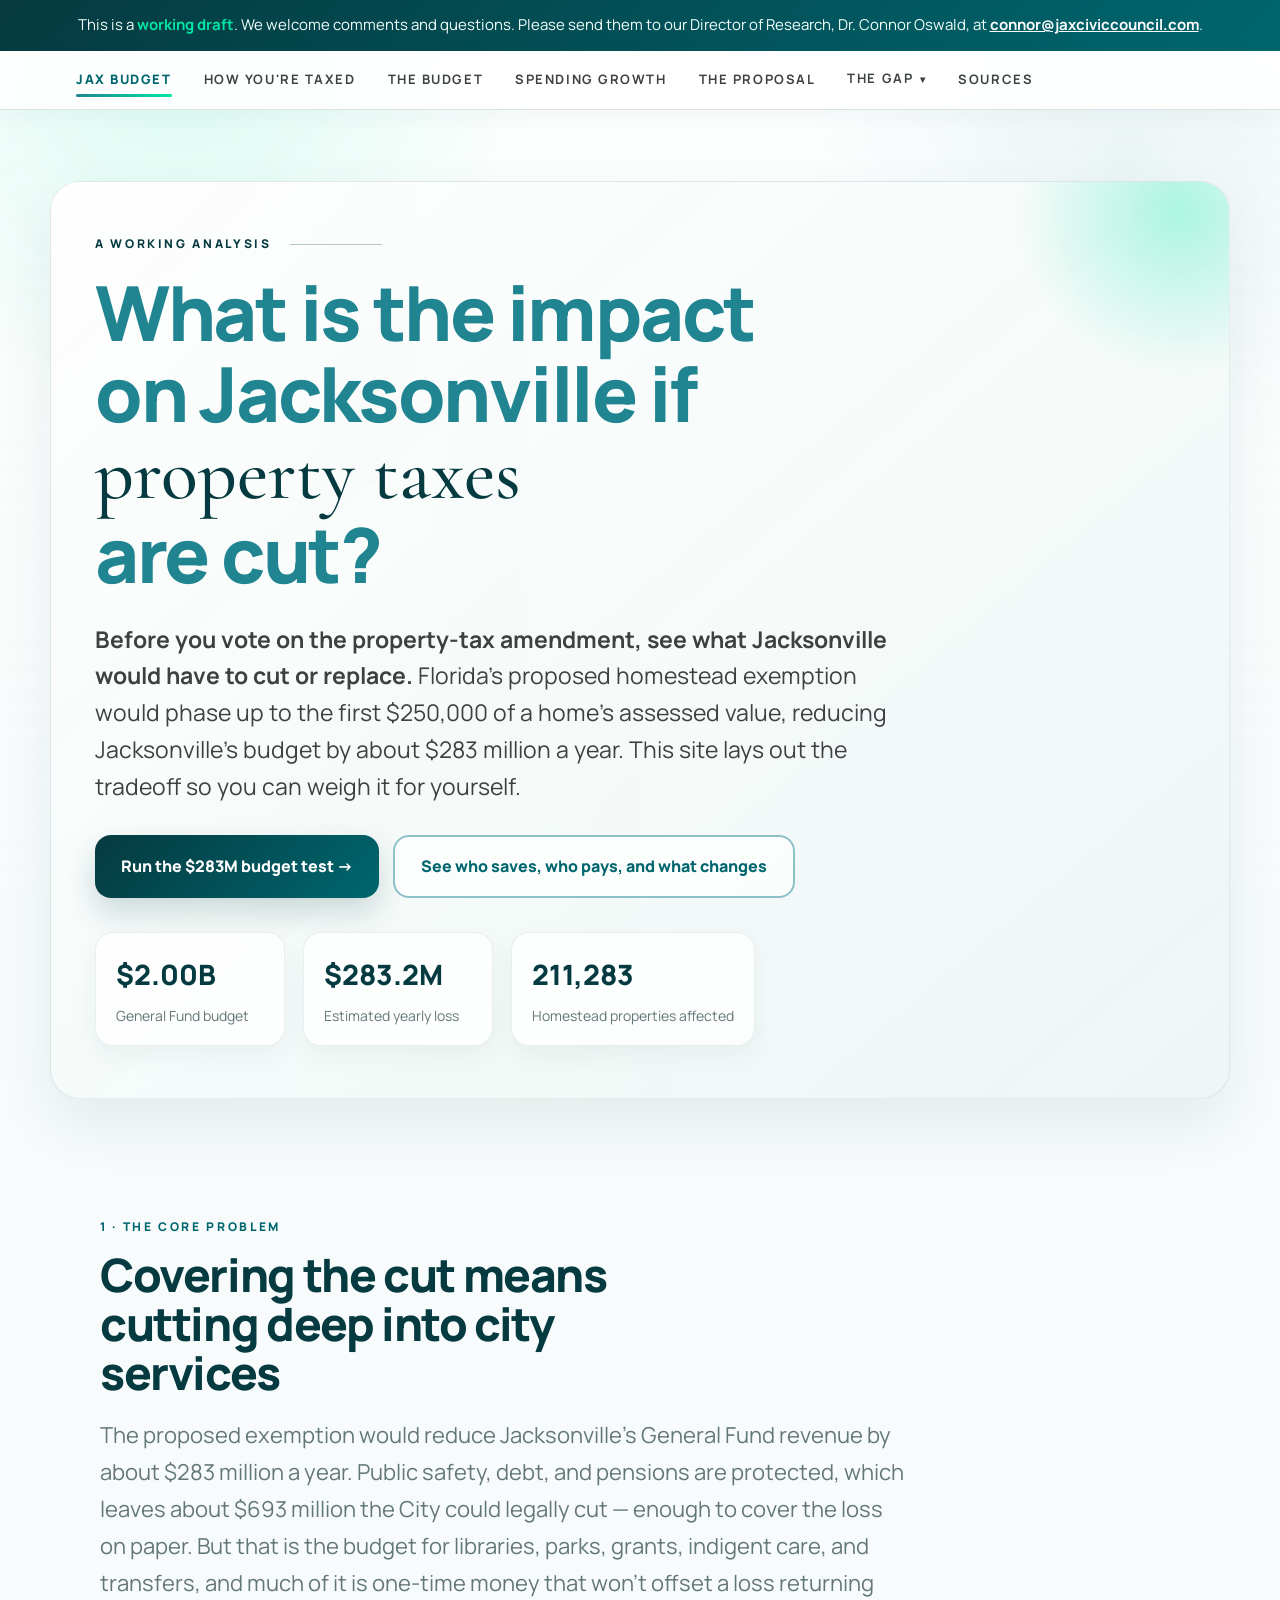
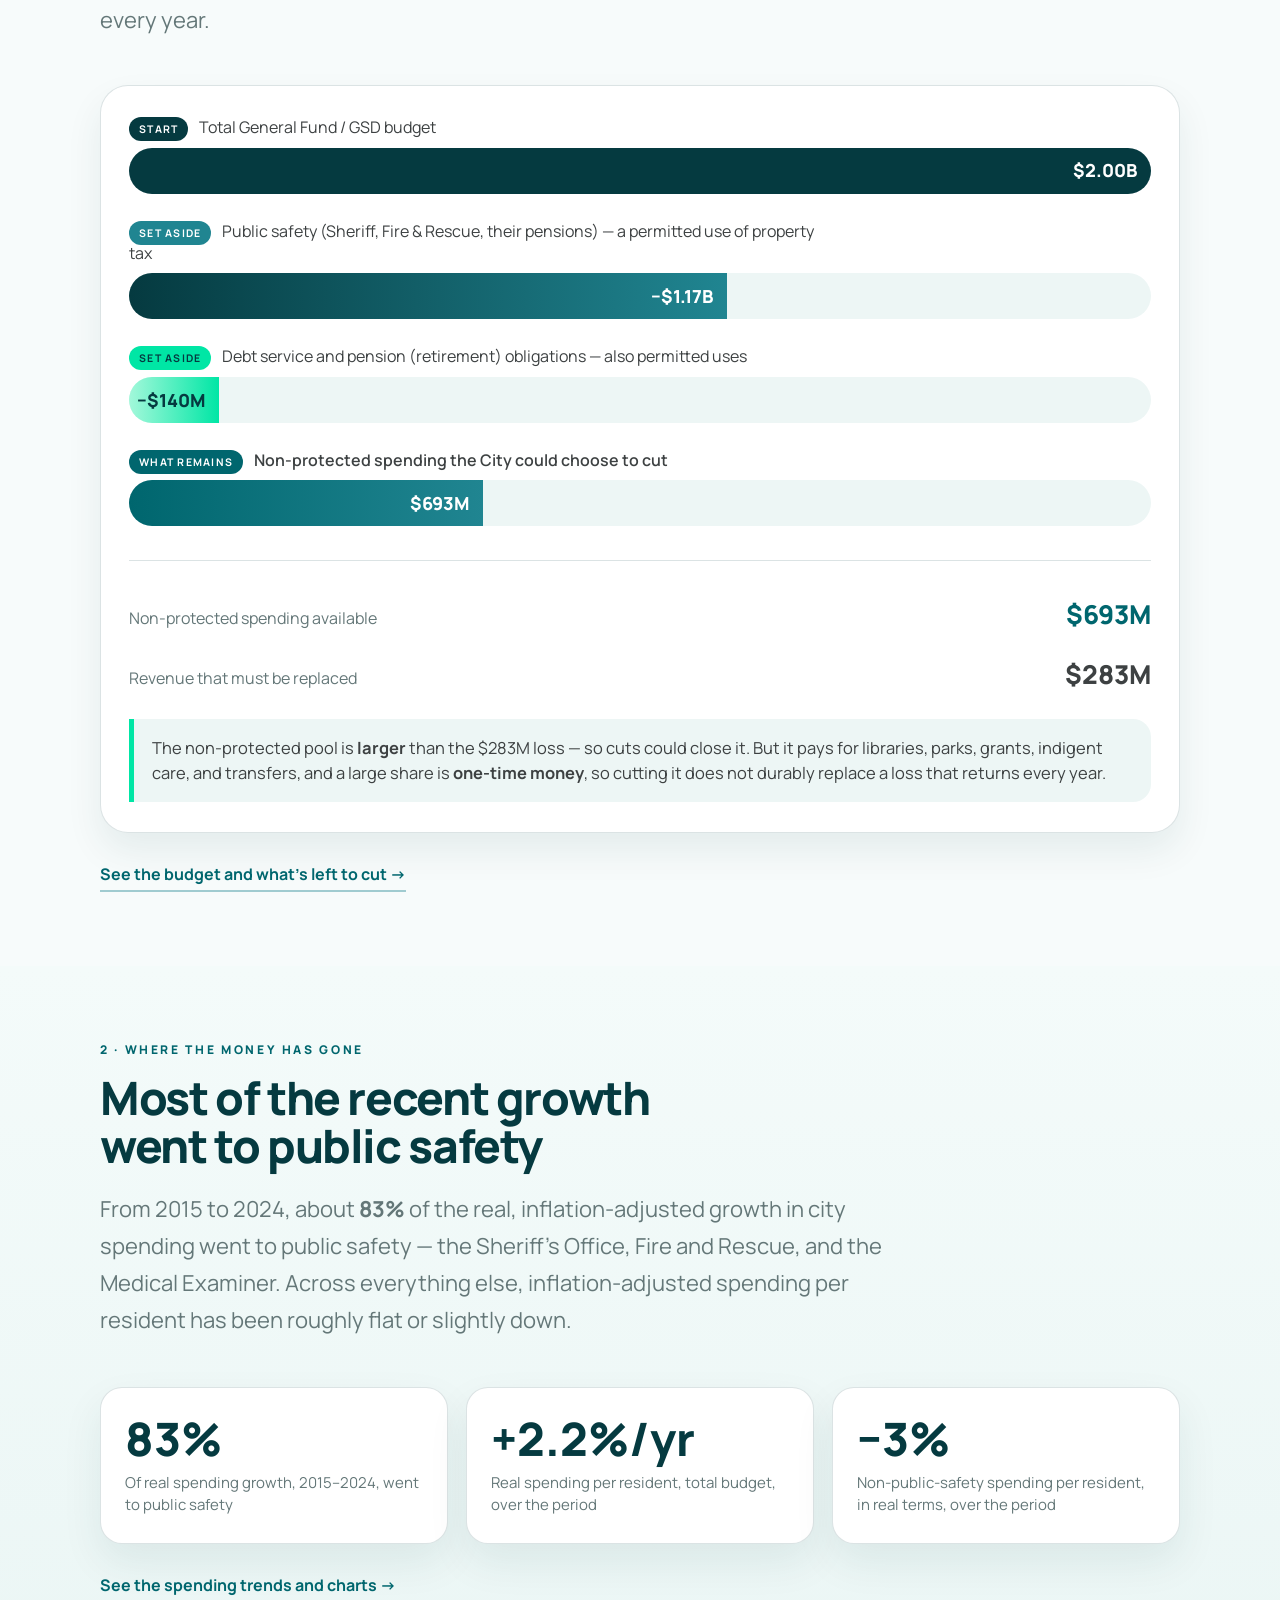
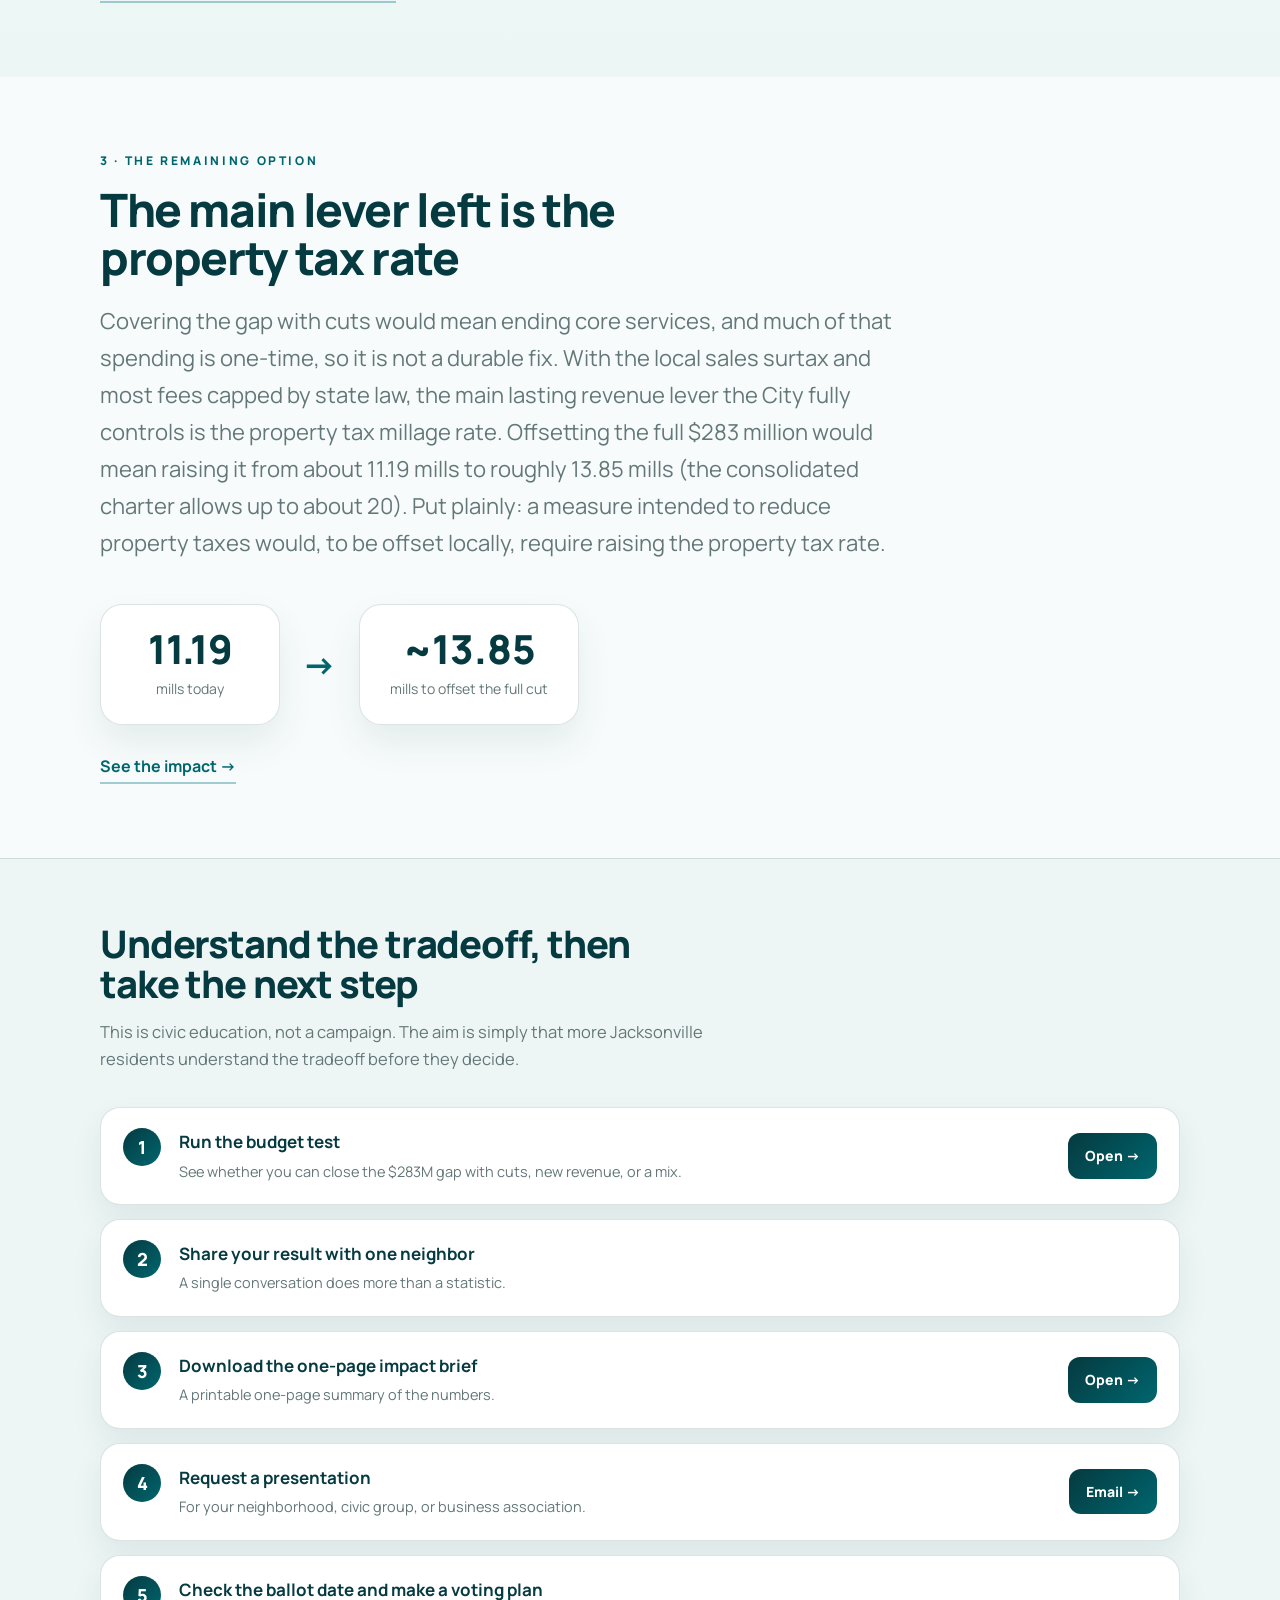
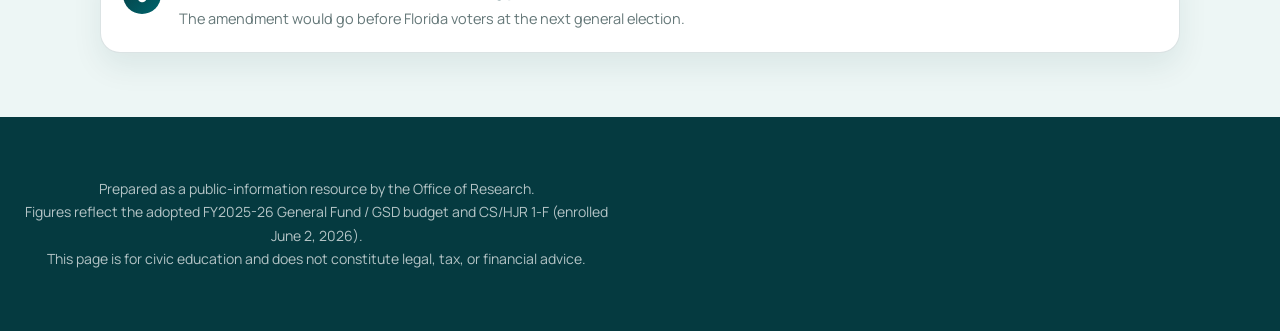
==== commit e5212412: "Recategorize cuttable budget into public-facing categories; Tradeoff edits - Replace the 5 auditor b" ====
--- a/index.html
+++ b/index.html
@@ -7,7 +7,7 @@
 <link rel="preconnect" href="https://fonts.googleapis.com">
 <link rel="preconnect" href="https://fonts.gstatic.com" crossorigin>
 <link href="https://fonts.googleapis.com/css2?family=Cormorant+Garamond:wght@300;400;500;600&family=Manrope:wght@400;500;600;700;800&display=swap" rel="stylesheet">
-<link rel="stylesheet" href="assets/styles.css?v=7">
+<link rel="stylesheet" href="assets/styles.css?v=8">
 </head>
 <body>
 <a class="skip" href="#main">Skip to main content</a>
@@ -28,7 +28,7 @@
       <button class="nav-group-btn" type="button" aria-expanded="false" aria-haspopup="true">The Gap <span class="nav-caret" aria-hidden="true">&#9662;</span></button>
       <ul class="nav-sub">
         <li><a href="tradeoff.html">The Tradeoff</a></li>
-        <li><a href="calculators.html">Consequences</a></li>
+        <li><a href="calculators.html">Impact</a></li>
         <li><a href="coretest.html">The Core-Services Test</a></li>
         <li><a href="stakes.html">Services at Stake</a></li>
       </ul>
@@ -124,7 +124,7 @@
       <div class="hp-mill-arrow" aria-hidden="true">&rarr;</div>
       <div class="hp-mill-item"><span class="hp-mill-v">~13.85</span><span class="hp-mill-l">mills to offset the full cut</span></div>
     </div>
-    <a class="hp-link" href="calculators.html">See the consequences &rarr;</a>
+    <a class="hp-link" href="calculators.html">See the impact &rarr;</a>
   </div>
 </section>
 
@@ -138,6 +138,6 @@
 
 </div>
 
-<script src="assets/app.js?v=7"></script>
+<script src="assets/app.js?v=8"></script>
 </body>
 </html>
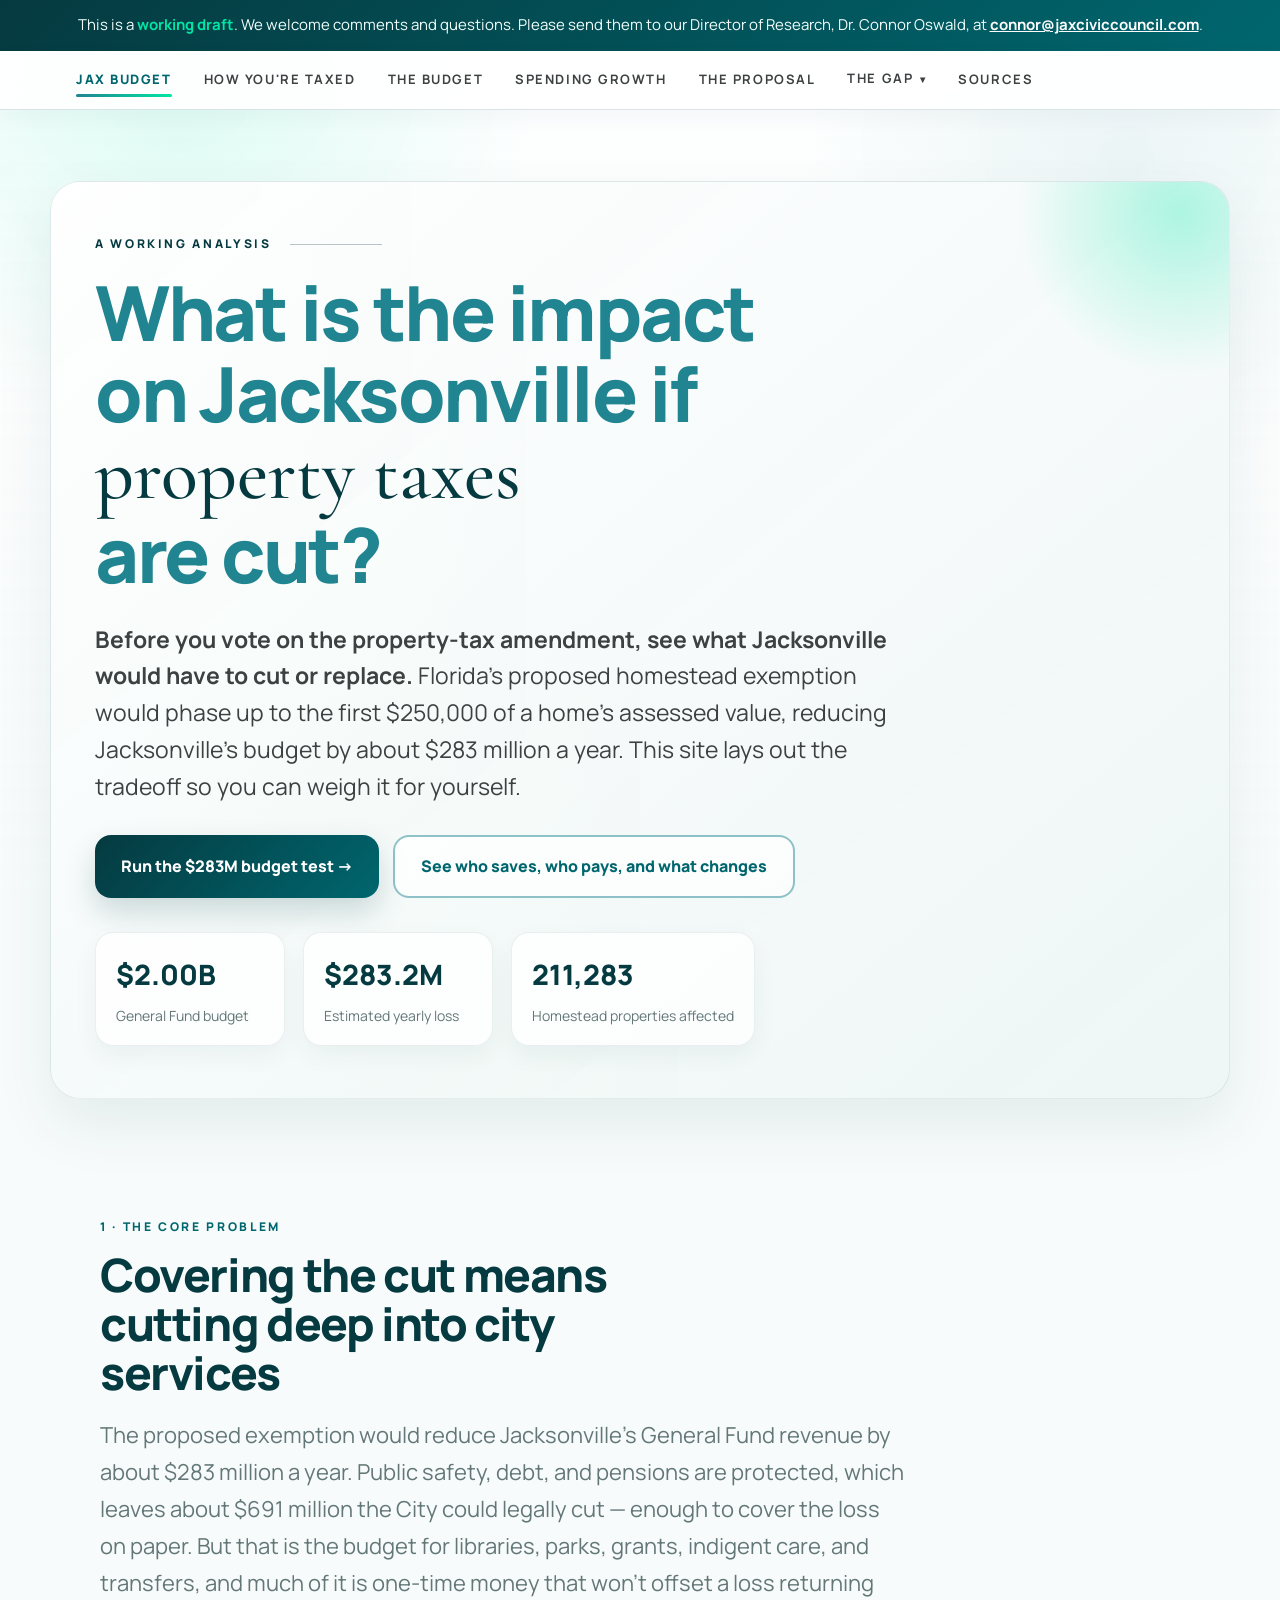
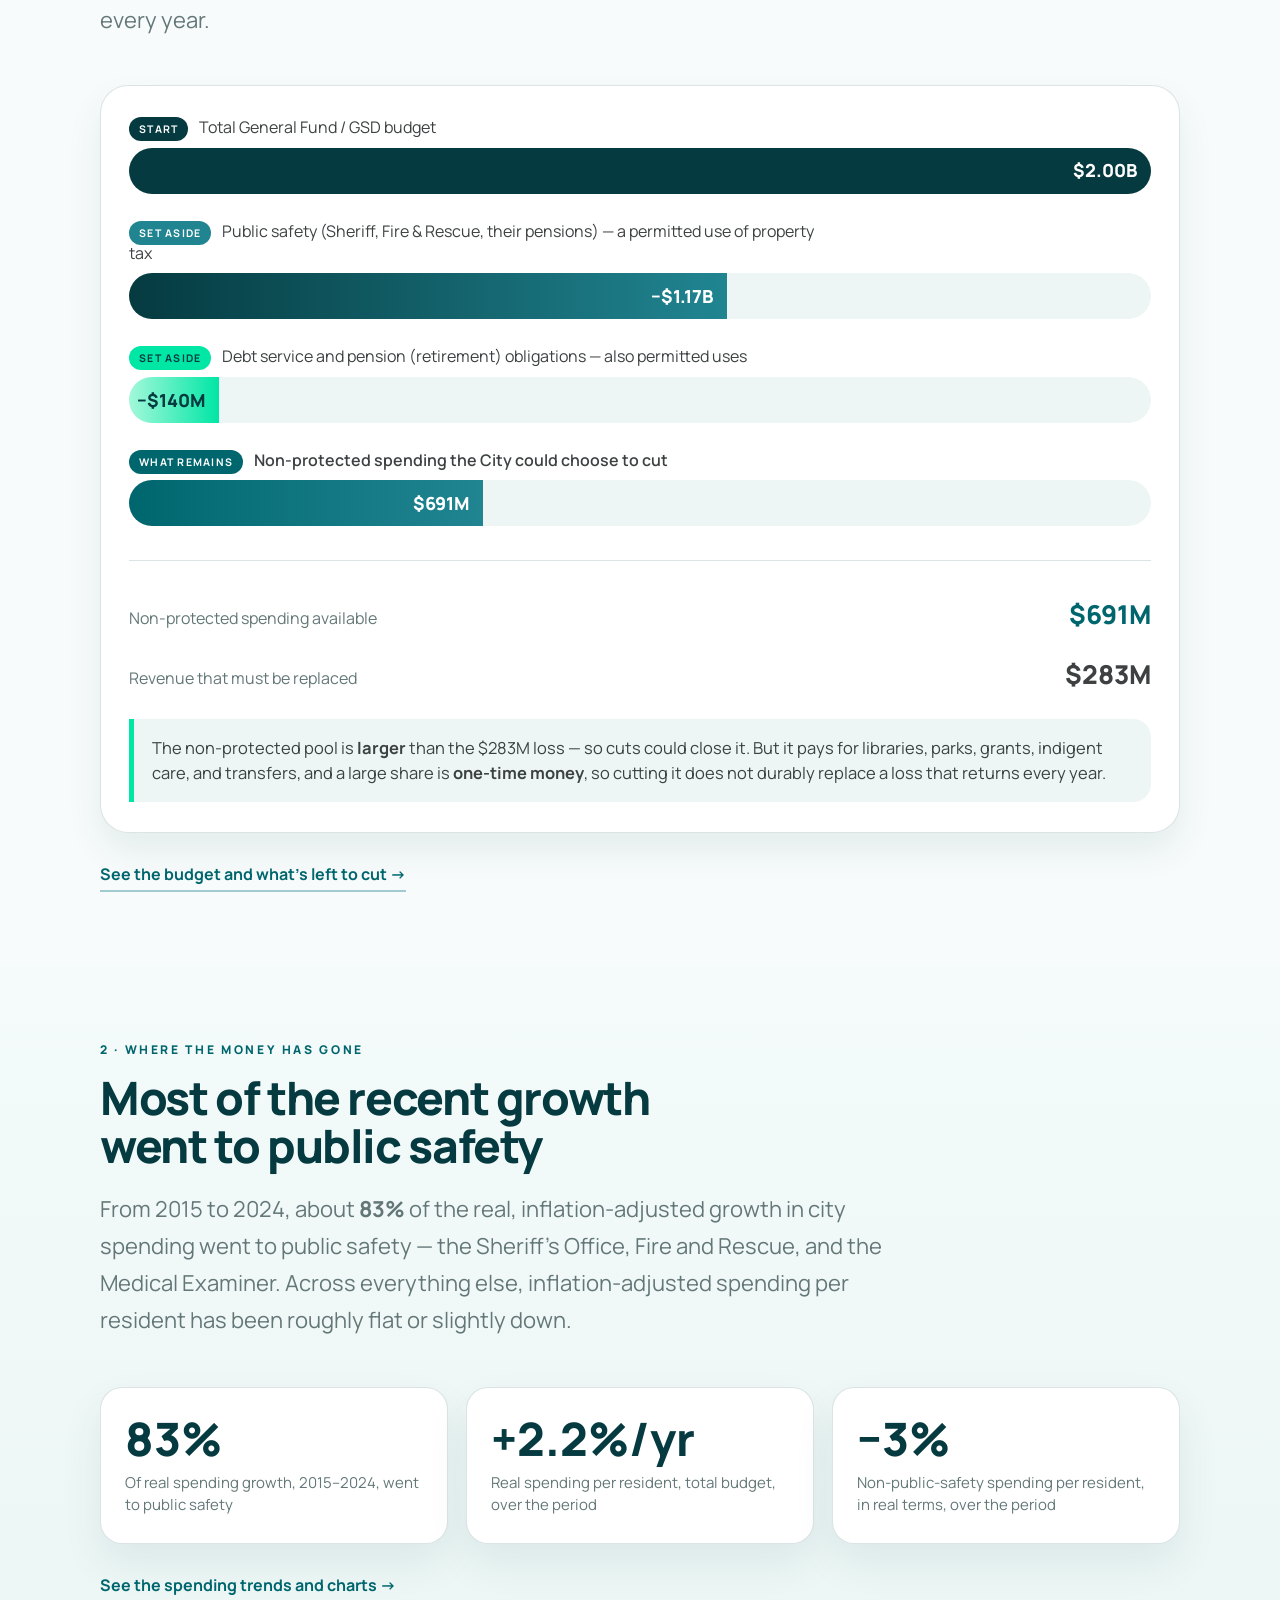
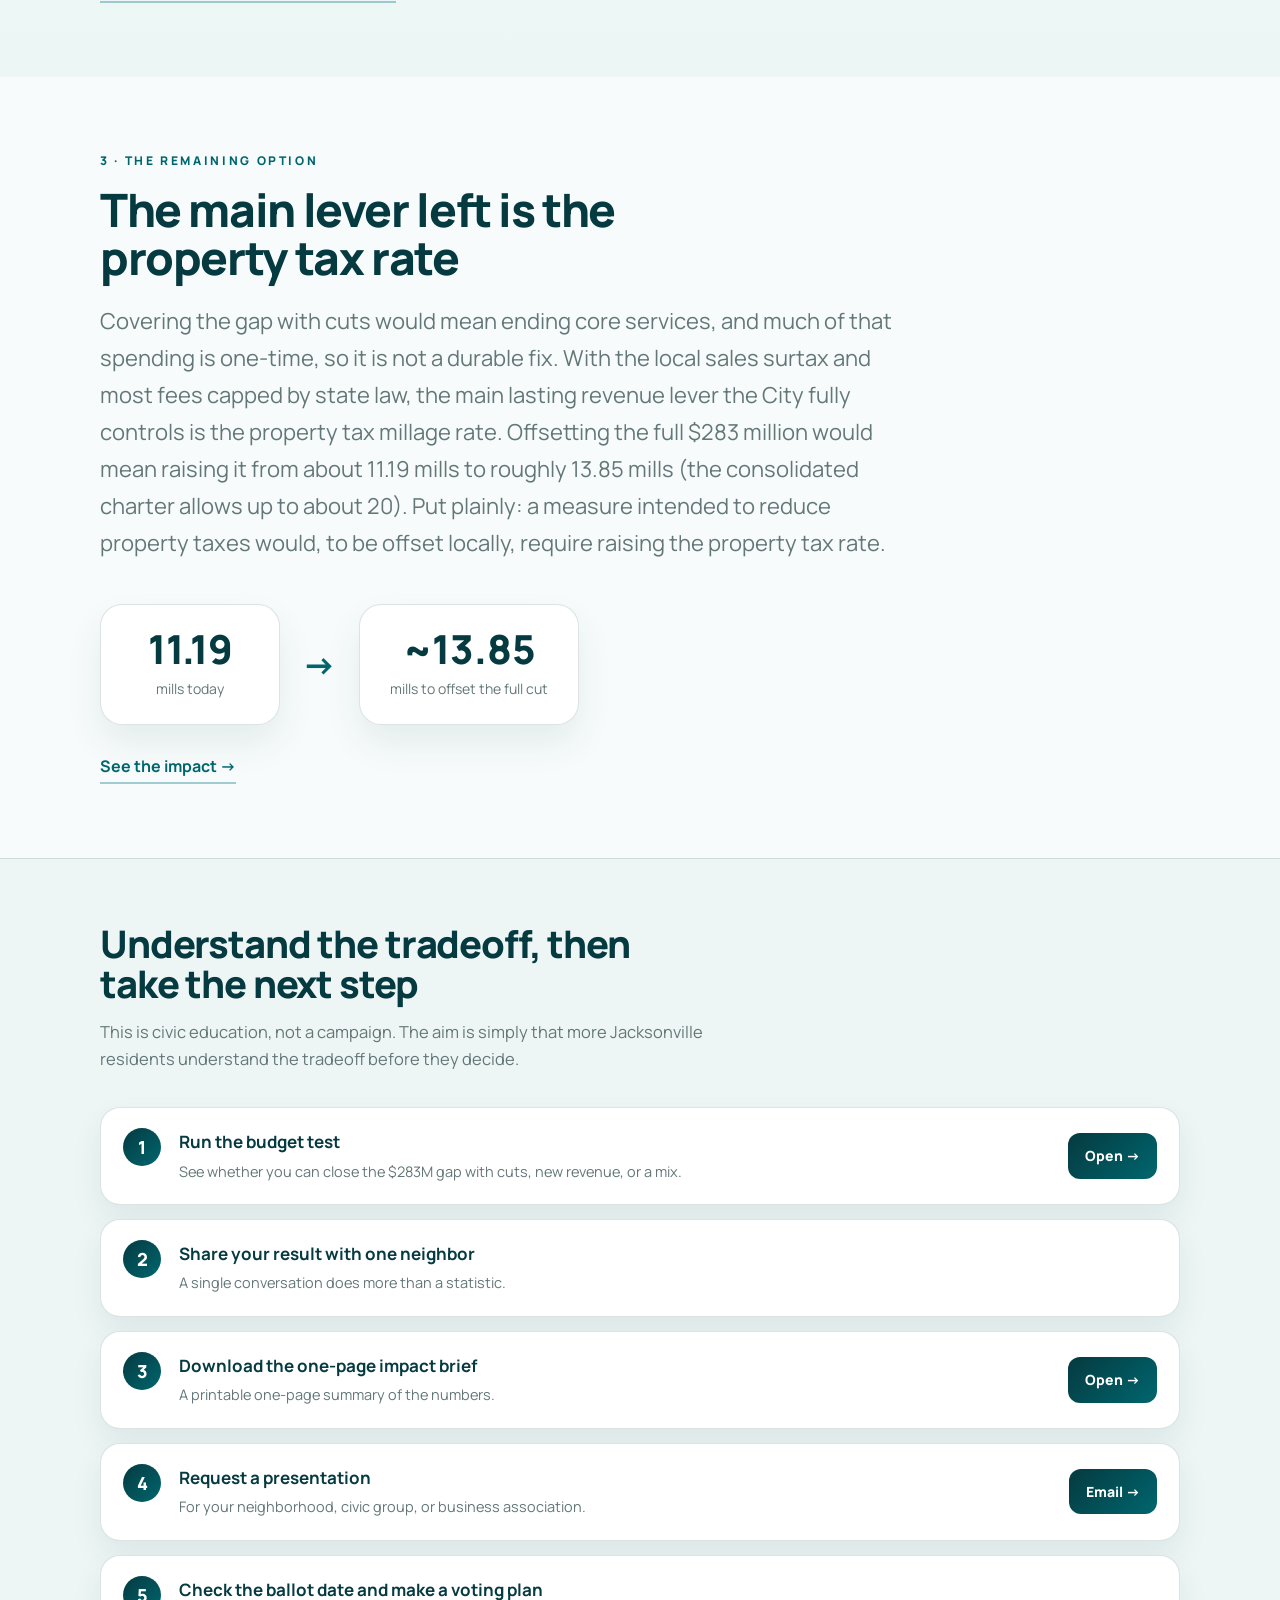
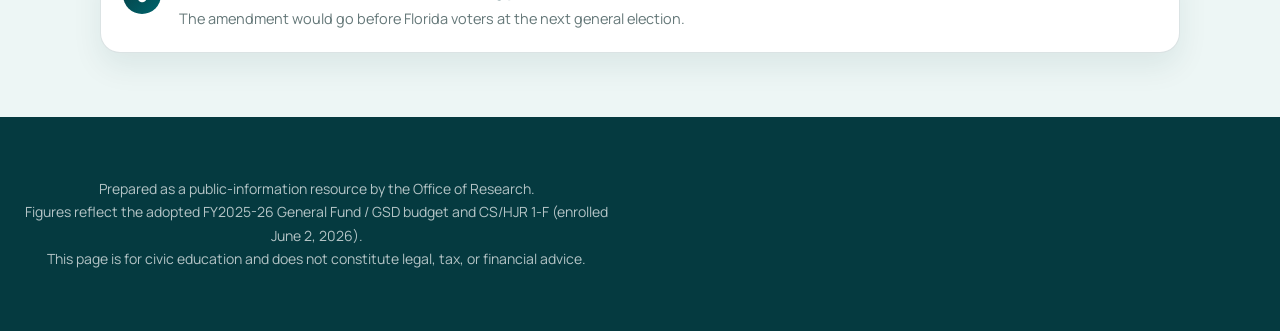
==== commit 7a67fc30: "Align cuttable categories to dashboard_tiles.csv (16 ranked tiles) Match the canonical dashboard cat" ====
--- a/index.html
+++ b/index.html
@@ -7,7 +7,7 @@
 <link rel="preconnect" href="https://fonts.googleapis.com">
 <link rel="preconnect" href="https://fonts.gstatic.com" crossorigin>
 <link href="https://fonts.googleapis.com/css2?family=Cormorant+Garamond:wght@300;400;500;600&family=Manrope:wght@400;500;600;700;800&display=swap" rel="stylesheet">
-<link rel="stylesheet" href="assets/styles.css?v=8">
+<link rel="stylesheet" href="assets/styles.css?v=9">
 </head>
 <body>
 <a class="skip" href="#main">Skip to main content</a>
@@ -60,7 +60,7 @@
   <div class="inner">
     <div class="sec-num">1 &middot; The core problem</div>
     <h2>Covering the cut means cutting deep into city services</h2>
-    <p class="lead">The proposed exemption would reduce Jacksonville's General Fund revenue by about $283 million a year. Public safety, debt, and pensions are protected, which leaves about $693 million the City could legally cut &mdash; enough to cover the loss on paper. But that is the budget for libraries, parks, grants, indigent care, and transfers, and much of it is one-time money that won't offset a loss returning every year.</p>
+    <p class="lead">The proposed exemption would reduce Jacksonville's General Fund revenue by about $283 million a year. Public safety, debt, and pensions are protected, which leaves about $691 million the City could legally cut &mdash; enough to cover the loss on paper. But that is the budget for libraries, parks, grants, indigent care, and transfers, and much of it is one-time money that won't offset a loss returning every year.</p>
     <div class="wf-shell">
       <div class="wf-step">
         <div class="wf-label"><span class="wf-tag total">Start</span> Total General Fund / GSD budget</div>
@@ -79,13 +79,13 @@
 
       <div class="wf-step wf-remain">
         <div class="wf-label"><span class="wf-tag cut">What remains</span> Non-protected spending the City could choose to cut</div>
-        <div class="wf-barwrap"><div class="wf-bar cut" style="width:34.6%"><span class="wf-amt">$693M</span></div></div>
+        <div class="wf-barwrap"><div class="wf-bar cut" style="width:34.6%"><span class="wf-amt">$691M</span></div></div>
       </div>
 
       <div class="wf-compare">
         <div class="wf-comp-row">
           <span class="wf-comp-label">Non-protected spending available</span>
-          <span class="wf-comp-val cut">$693M</span>
+          <span class="wf-comp-val cut">$691M</span>
         </div>
         <div class="wf-comp-row">
           <span class="wf-comp-label">Revenue that must be replaced</span>
@@ -138,6 +138,6 @@
 
 </div>
 
-<script src="assets/app.js?v=8"></script>
+<script src="assets/app.js?v=9"></script>
 </body>
 </html>
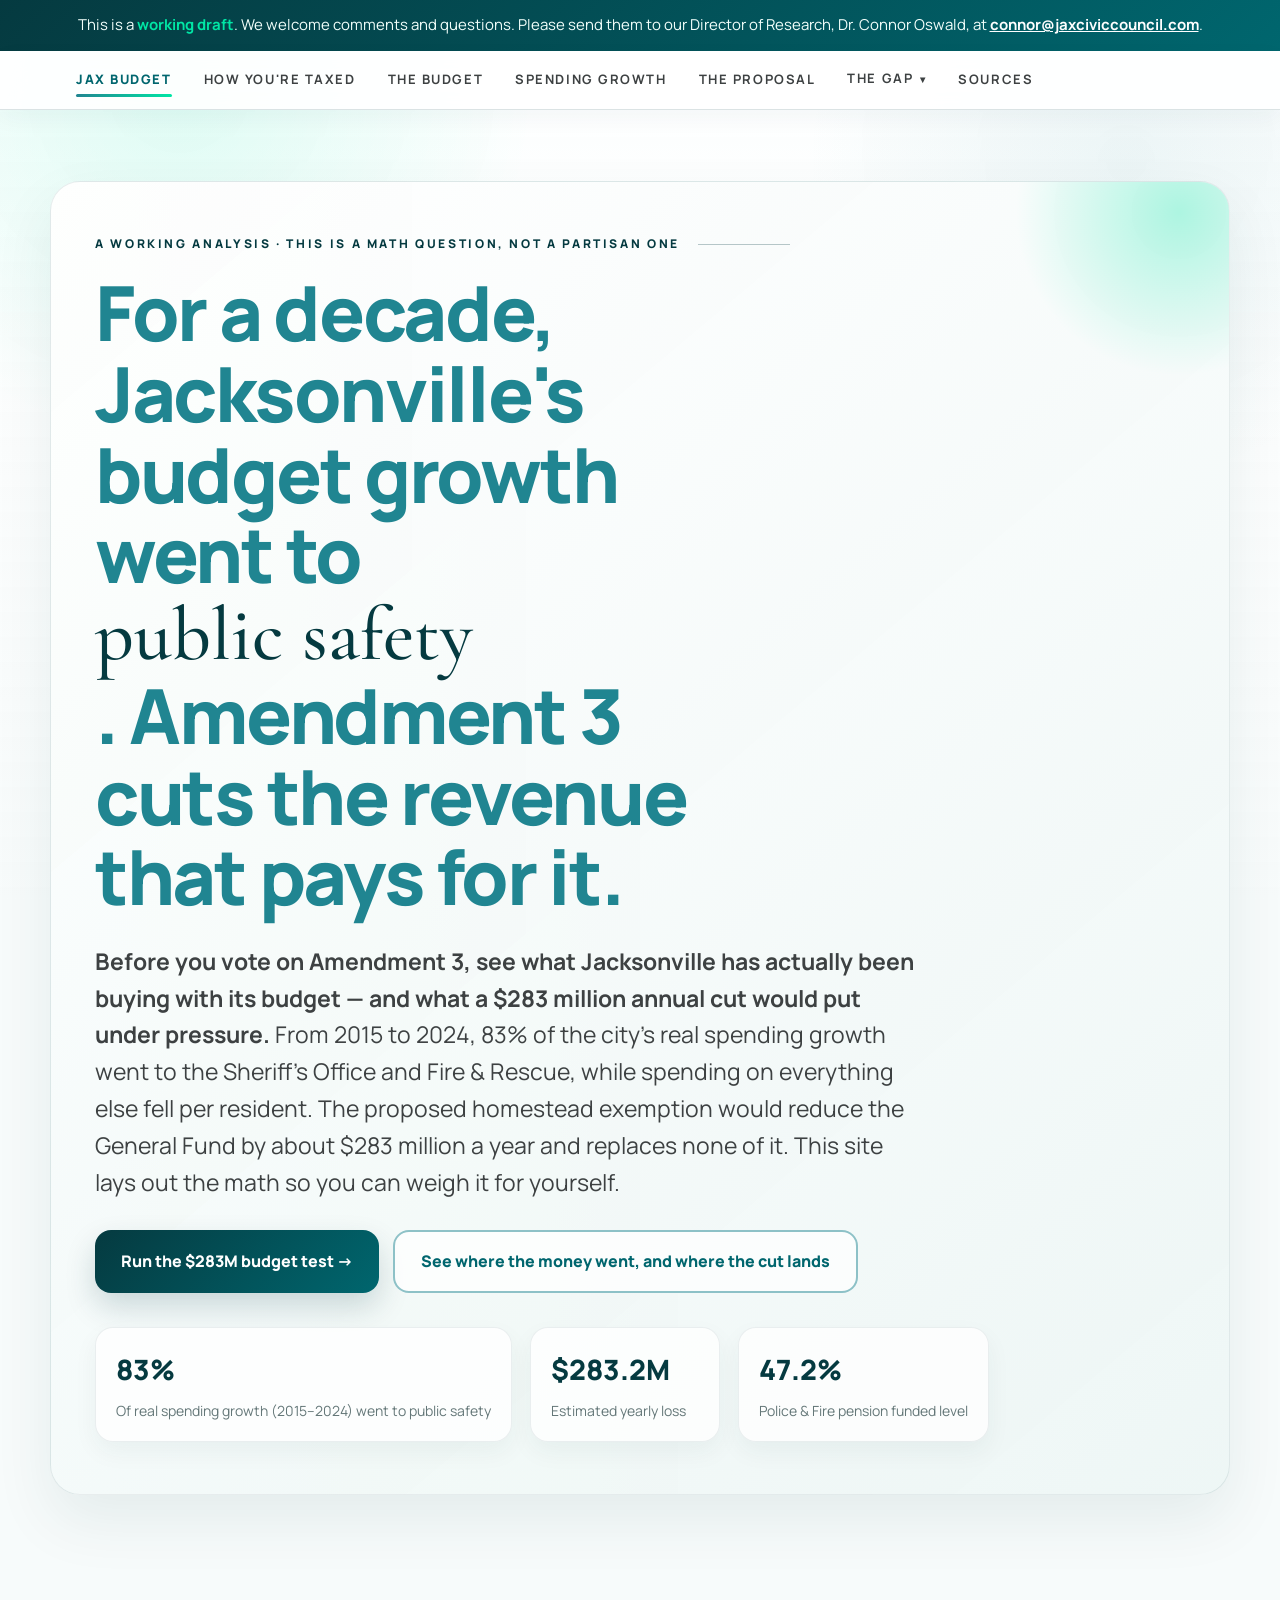
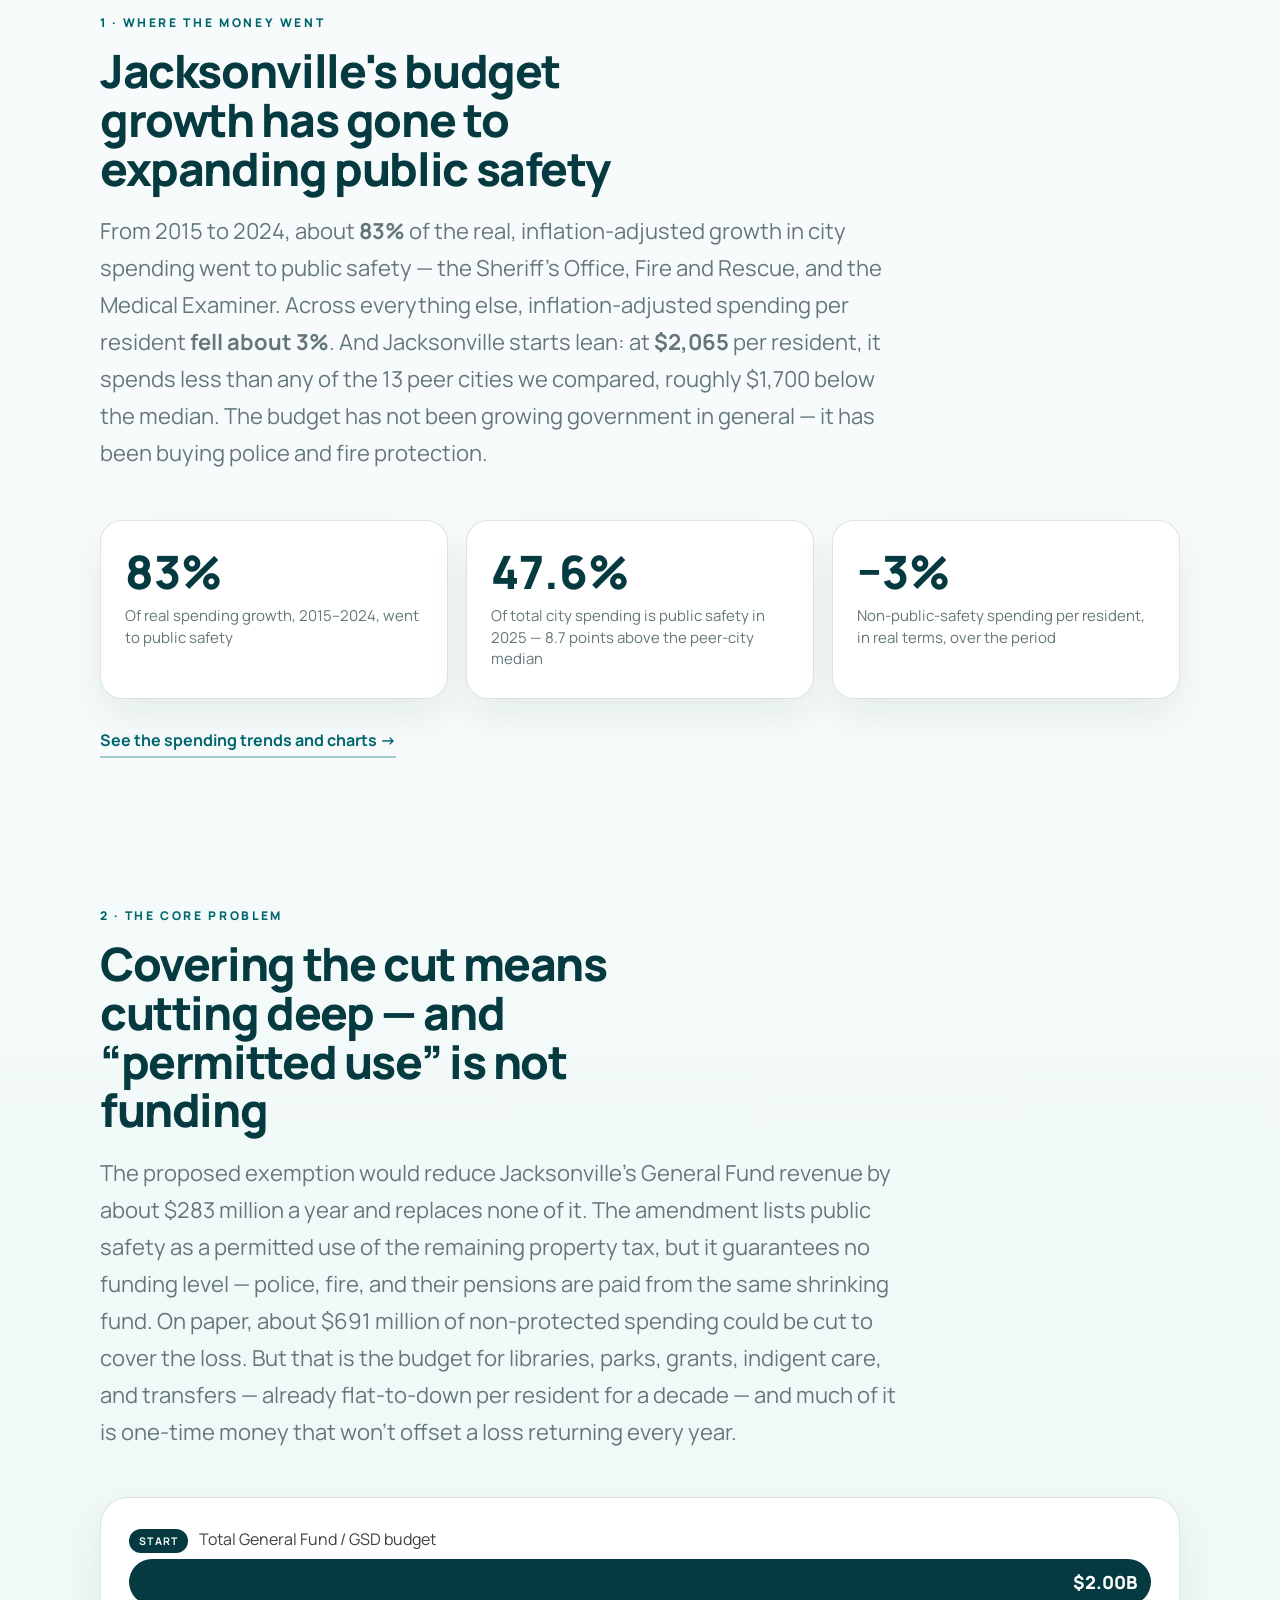
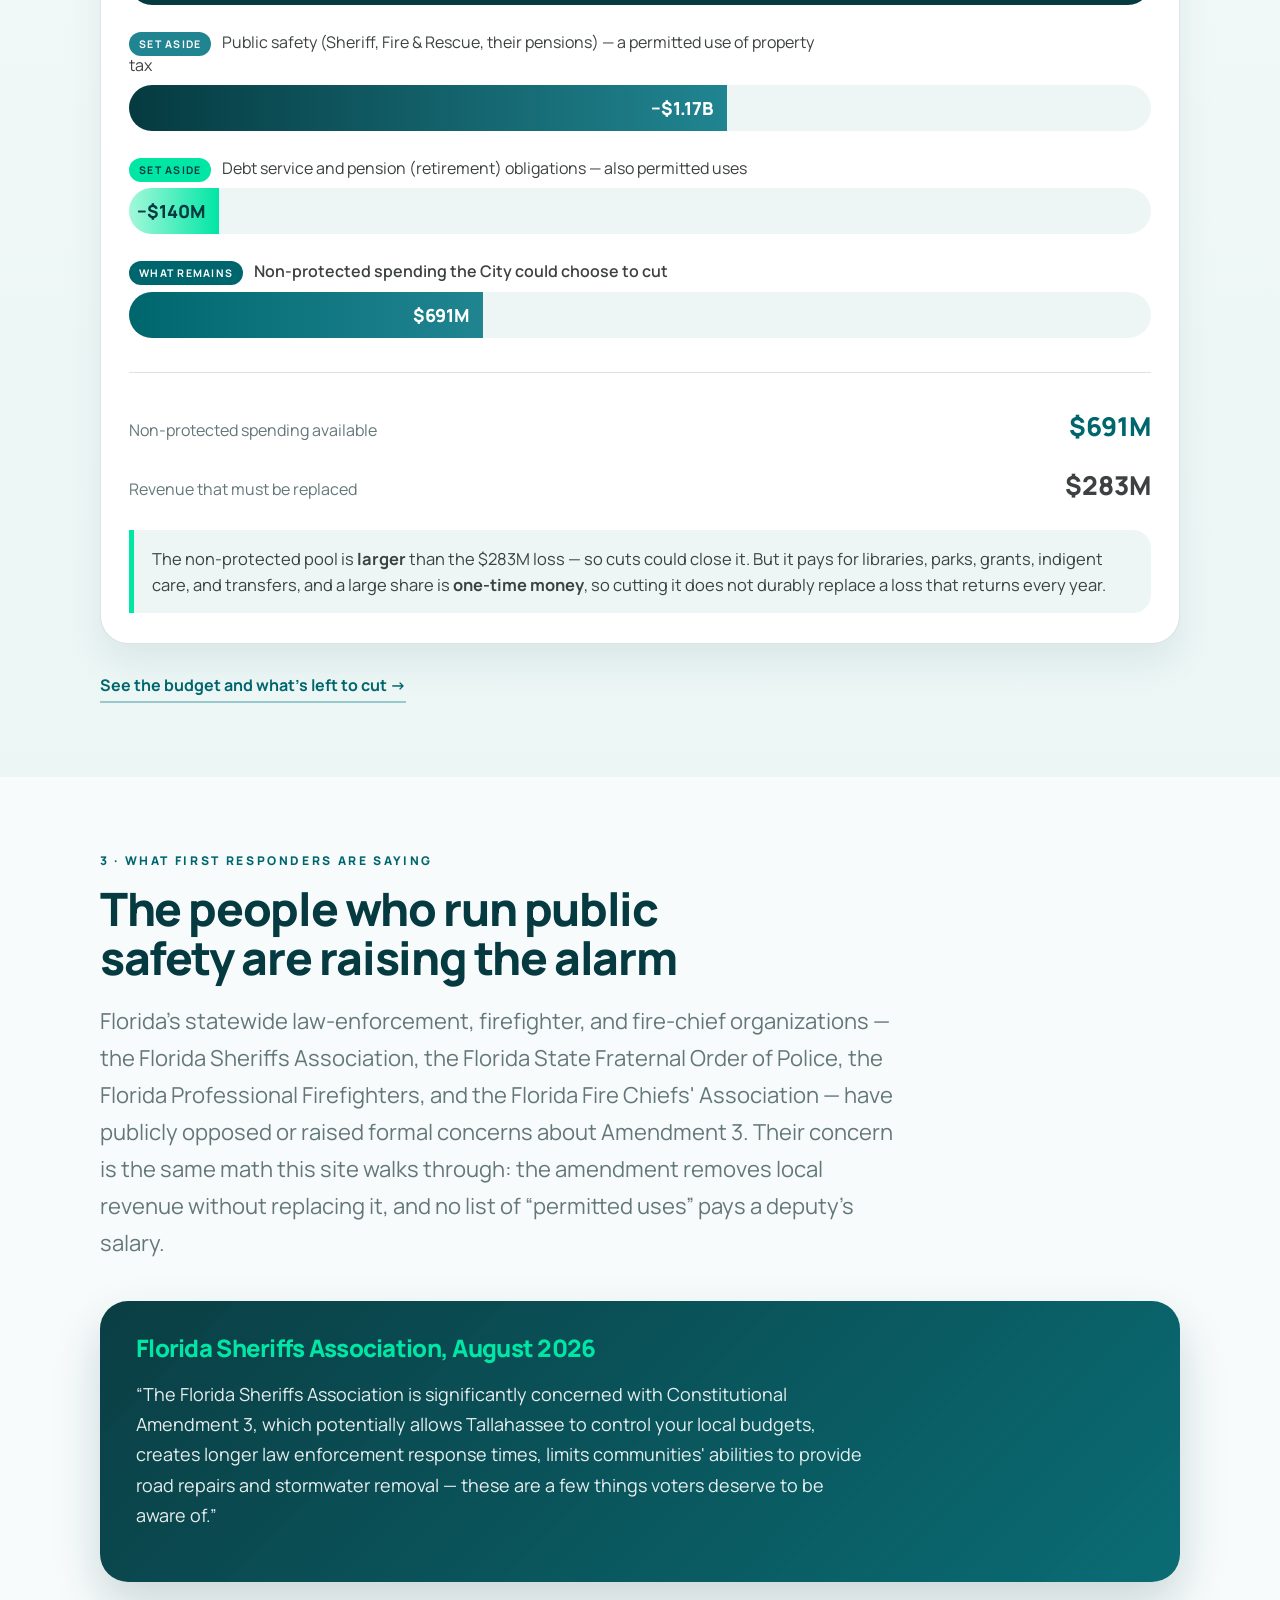
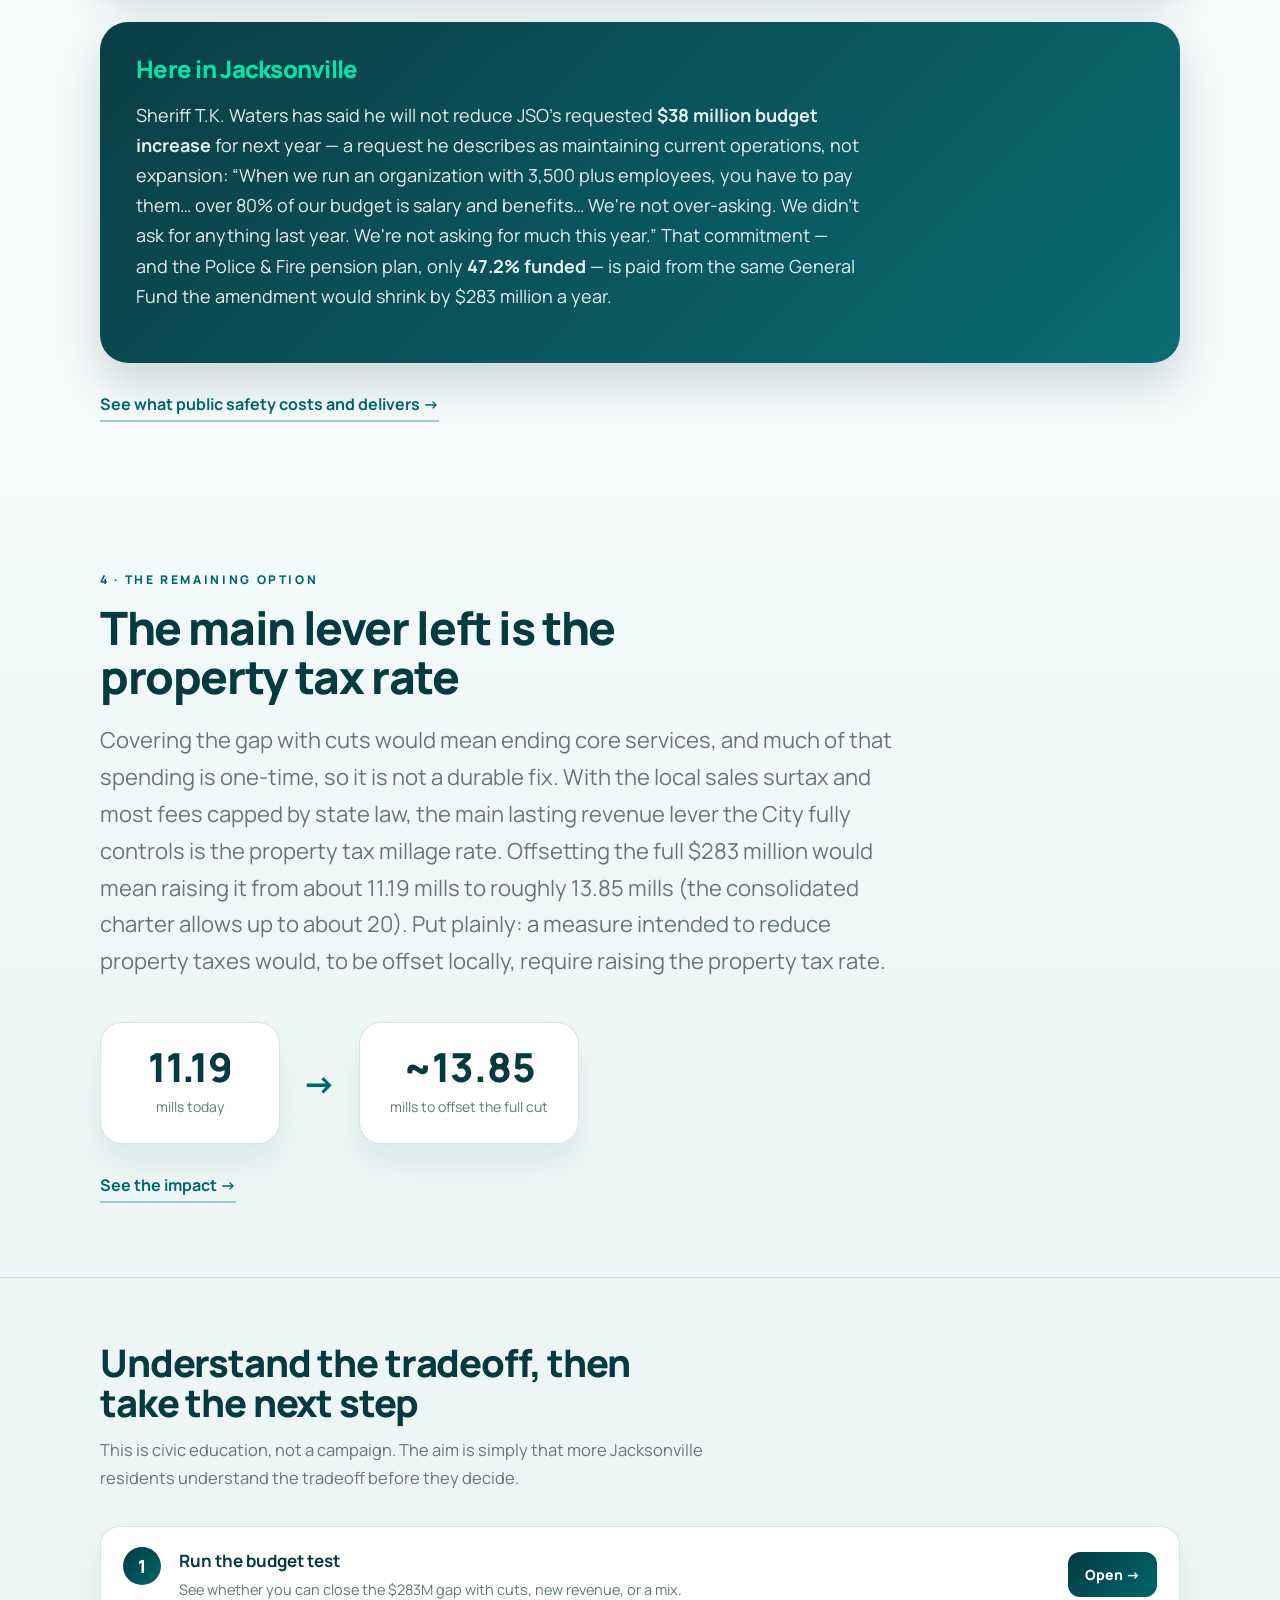
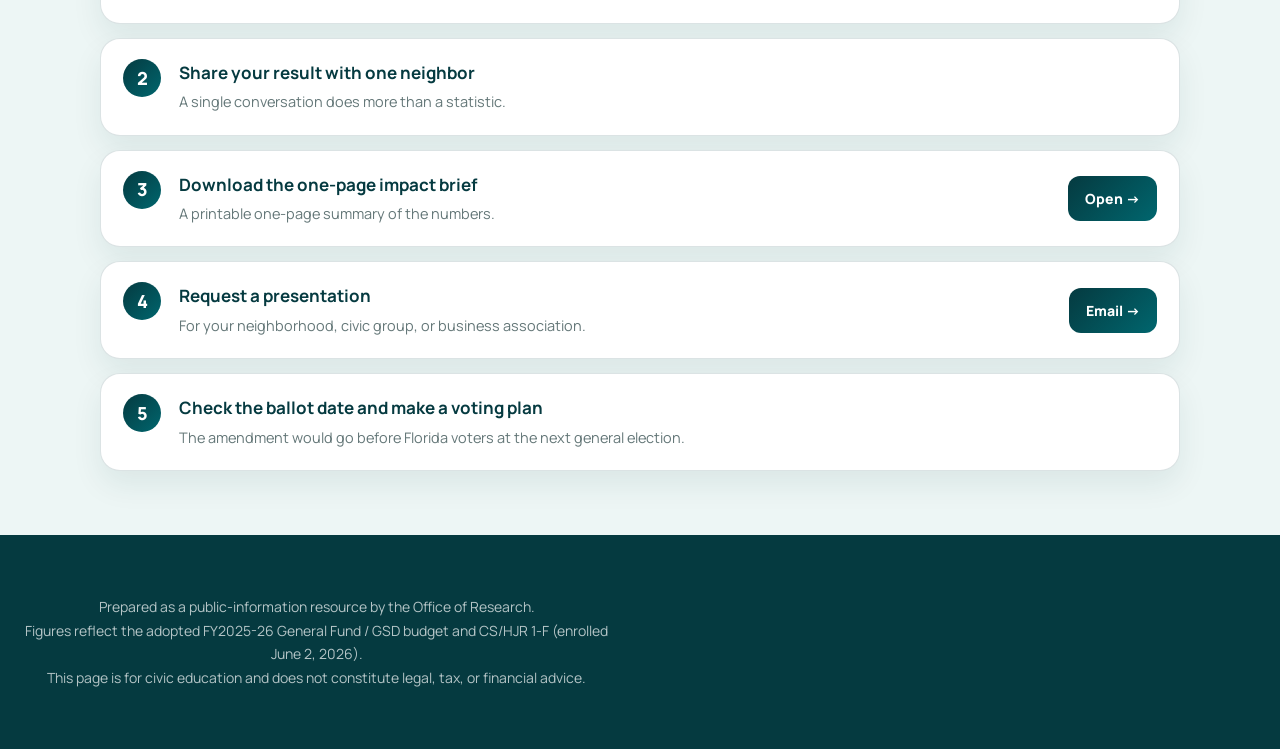
==== commit cff56cd4: "Reshape messaging around Amendment 3's public-safety impact Two-pillar framing per the Strike Force " ====
--- a/index.html
+++ b/index.html
@@ -39,17 +39,17 @@
 
 <header class="hero" id="top">
   <div class="hero-inner">
-    <div class="kicker">A working analysis</div>
-    <h1>What is the impact on Jacksonville if <em>property taxes</em> are cut?</h1>
-    <p class="hero-sub"><b>Before you vote on the property-tax amendment, see what Jacksonville would have to cut or replace.</b> Florida's proposed homestead exemption would phase up to the first $250,000 of a home's assessed value, reducing Jacksonville's budget by about $283 million a year. This site lays out the tradeoff so you can weigh it for yourself.</p>
+    <div class="kicker">A working analysis &middot; This is a math question, not a partisan one</div>
+    <h1>For a decade, Jacksonville's budget growth went to <em>public safety</em>. Amendment 3 cuts the revenue that pays for it.</h1>
+    <p class="hero-sub"><b>Before you vote on Amendment 3, see what Jacksonville has actually been buying with its budget &mdash; and what a $283 million annual cut would put under pressure.</b> From 2015 to 2024, 83% of the city's real spending growth went to the Sheriff's Office and Fire &amp; Rescue, while spending on everything else fell per resident. The proposed homestead exemption would reduce the General Fund by about $283 million a year and replaces none of it. This site lays out the math so you can weigh it for yourself.</p>
     <div class="hero-cta">
       <a class="btn btn-primary" href="tradeoff.html">Run the $283M budget test &rarr;</a>
-      <a class="btn btn-secondary" href="#hp1">See who saves, who pays, and what changes</a>
+      <a class="btn btn-secondary" href="#hp1">See where the money went, and where the cut lands</a>
     </div>
     <div class="hero-meta">
-      <div><strong>$2.00B</strong>General Fund budget</div>
+      <div><strong>83%</strong>Of real spending growth (2015&ndash;2024) went to public safety</div>
       <div><strong>$283.2M</strong>Estimated yearly loss</div>
-      <div><strong>211,283</strong>Homestead properties affected</div>
+      <div><strong>47.2%</strong>Police &amp; Fire pension funded level</div>
     </div>
   </div>
 </header>
@@ -58,9 +58,23 @@
 
 <section class="home-point" id="hp1">
   <div class="inner">
-    <div class="sec-num">1 &middot; The core problem</div>
-    <h2>Covering the cut means cutting deep into city services</h2>
-    <p class="lead">The proposed exemption would reduce Jacksonville's General Fund revenue by about $283 million a year. Public safety, debt, and pensions are protected, which leaves about $691 million the City could legally cut &mdash; enough to cover the loss on paper. But that is the budget for libraries, parks, grants, indigent care, and transfers, and much of it is one-time money that won't offset a loss returning every year.</p>
+    <div class="sec-num">1 &middot; Where the money went</div>
+    <h2>Jacksonville's budget growth has gone to expanding public safety</h2>
+    <p class="lead">From 2015 to 2024, about <b>83%</b> of the real, inflation-adjusted growth in city spending went to public safety &mdash; the Sheriff's Office, Fire and Rescue, and the Medical Examiner. Across everything else, inflation-adjusted spending per resident <b>fell about 3%</b>. And Jacksonville starts lean: at <b>$2,065</b> per resident, it spends less than any of the 13 peer cities we compared, roughly $1,700 below the median. The budget has not been growing government in general &mdash; it has been buying police and fire protection.</p>
+    <div class="stat-row" role="list">
+      <div class="stat" role="listitem"><div class="v">83%</div><div class="l">Of real spending growth, 2015&ndash;2024, went to public safety</div></div>
+      <div class="stat" role="listitem"><div class="v">47.6%</div><div class="l">Of total city spending is public safety in 2025 &mdash; 8.7 points above the peer-city median</div></div>
+      <div class="stat" role="listitem"><div class="v">&minus;3%</div><div class="l">Non-public-safety spending per resident, in real terms, over the period</div></div>
+    </div>
+    <a class="hp-link" href="spending.html">See the spending trends and charts &rarr;</a>
+  </div>
+</section>
+
+<section class="home-point alt" id="hp2">
+  <div class="inner">
+    <div class="sec-num">2 &middot; The core problem</div>
+    <h2>Covering the cut means cutting deep &mdash; and &ldquo;permitted use&rdquo; is not funding</h2>
+    <p class="lead">The proposed exemption would reduce Jacksonville's General Fund revenue by about $283 million a year and replaces none of it. The amendment lists public safety as a permitted use of the remaining property tax, but it guarantees no funding level &mdash; police, fire, and their pensions are paid from the same shrinking fund. On paper, about $691 million of non-protected spending could be cut to cover the loss. But that is the budget for libraries, parks, grants, indigent care, and transfers &mdash; already flat-to-down per resident for a decade &mdash; and much of it is one-time money that won't offset a loss returning every year.</p>
     <div class="wf-shell">
       <div class="wf-step">
         <div class="wf-label"><span class="wf-tag total">Start</span> Total General Fund / GSD budget</div>
@@ -100,23 +114,26 @@
   </div>
 </section>
 
-<section class="home-point alt" id="hp2">
+<section class="home-point" id="hp3">
   <div class="inner">
-    <div class="sec-num">2 &middot; Where the money has gone</div>
-    <h2>Most of the recent growth went to public safety</h2>
-    <p class="lead">From 2015 to 2024, about <b>83%</b> of the real, inflation-adjusted growth in city spending went to public safety &mdash; the Sheriff's Office, Fire and Rescue, and the Medical Examiner. Across everything else, inflation-adjusted spending per resident has been roughly flat or slightly down.</p>
-    <div class="stat-row" role="list">
-      <div class="stat" role="listitem"><div class="v">83%</div><div class="l">Of real spending growth, 2015&ndash;2024, went to public safety</div></div>
-      <div class="stat" role="listitem"><div class="v">+2.2%/yr</div><div class="l">Real spending per resident, total budget, over the period</div></div>
-      <div class="stat" role="listitem"><div class="v">&minus;3%</div><div class="l">Non-public-safety spending per resident, in real terms, over the period</div></div>
+    <div class="sec-num">3 &middot; What first responders are saying</div>
+    <h2>The people who run public safety are raising the alarm</h2>
+    <p class="lead">Florida's statewide law-enforcement, firefighter, and fire-chief organizations &mdash; the Florida Sheriffs Association, the Florida State Fraternal Order of Police, the Florida Professional Firefighters, and the Florida Fire Chiefs' Association &mdash; have publicly opposed or raised formal concerns about Amendment 3. Their concern is the same math this site walks through: the amendment removes local revenue without replacing it, and no list of &ldquo;permitted uses&rdquo; pays a deputy's salary.</p>
+    <div class="callout">
+      <h3>Florida Sheriffs Association, August 2026</h3>
+      <p>&ldquo;The Florida Sheriffs Association is significantly concerned with Constitutional Amendment 3, which potentially allows Tallahassee to control your local budgets, creates longer law enforcement response times, limits communities' abilities to provide road repairs and stormwater removal &mdash; these are a few things voters deserve to be aware of.&rdquo;</p>
     </div>
-    <a class="hp-link" href="spending.html">See the spending trends and charts &rarr;</a>
+    <div class="callout">
+      <h3>Here in Jacksonville</h3>
+      <p>Sheriff T.K. Waters has said he will not reduce JSO's requested <b>$38 million budget increase</b> for next year &mdash; a request he describes as maintaining current operations, not expansion: &ldquo;When we run an organization with 3,500 plus employees, you have to pay them&hellip; over 80% of our budget is salary and benefits&hellip; We're not over-asking. We didn't ask for anything last year. We're not asking for much this year.&rdquo; That commitment &mdash; and the Police &amp; Fire pension plan, only <b>47.2% funded</b> &mdash; is paid from the same General Fund the amendment would shrink by $283 million a year.</p>
+    </div>
+    <a class="hp-link" href="stakes.html">See what public safety costs and delivers &rarr;</a>
   </div>
 </section>
 
-<section class="home-point" id="hp3">
+<section class="home-point alt" id="hp4">
   <div class="inner">
-    <div class="sec-num">3 &middot; The remaining option</div>
+    <div class="sec-num">4 &middot; The remaining option</div>
     <h2>The main lever left is the property tax rate</h2>
     <p class="lead">Covering the gap with cuts would mean ending core services, and much of that spending is one-time, so it is not a durable fix. With the local sales surtax and most fees capped by state law, the main lasting revenue lever the City fully controls is the property tax millage rate. Offsetting the full $283 million would mean raising it from about 11.19 mills to roughly 13.85 mills (the consolidated charter allows up to about 20). Put plainly: a measure intended to reduce property taxes would, to be offset locally, require raising the property tax rate.</p>
     <div class="hp-millage">
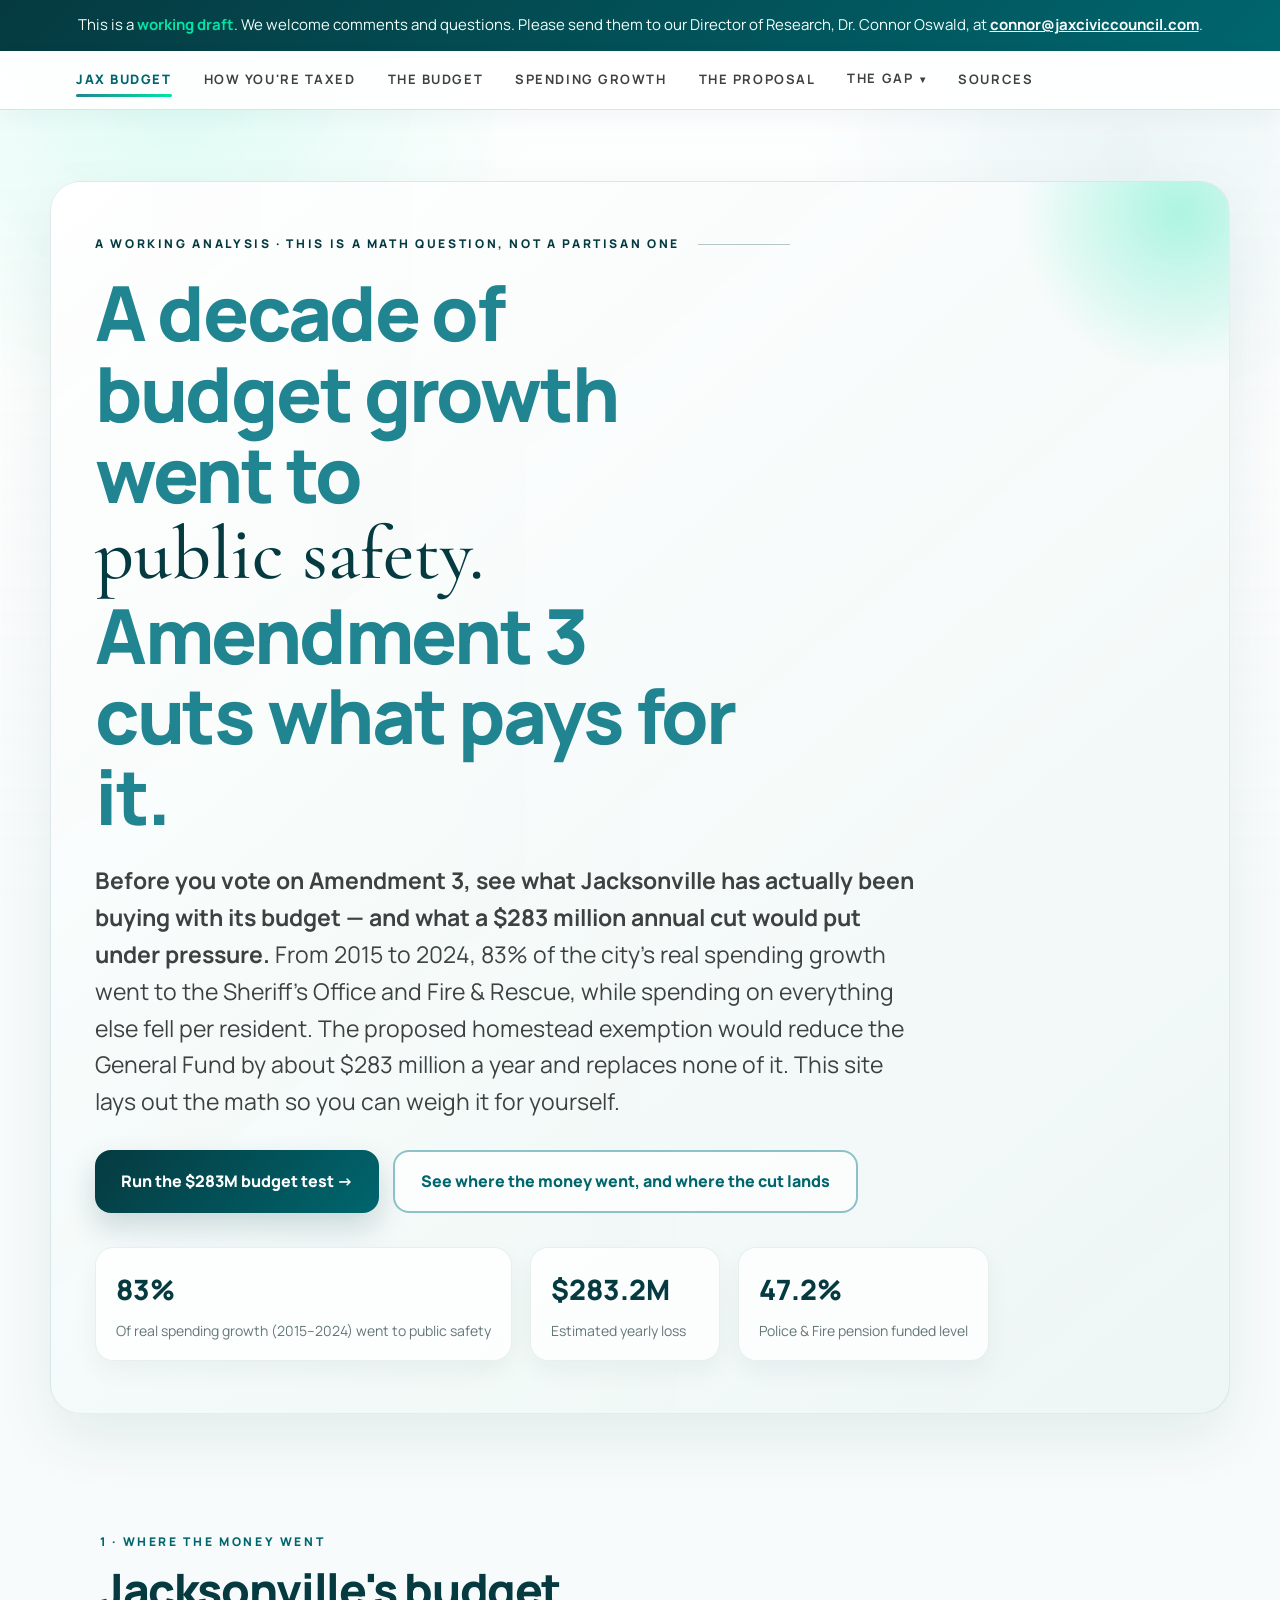
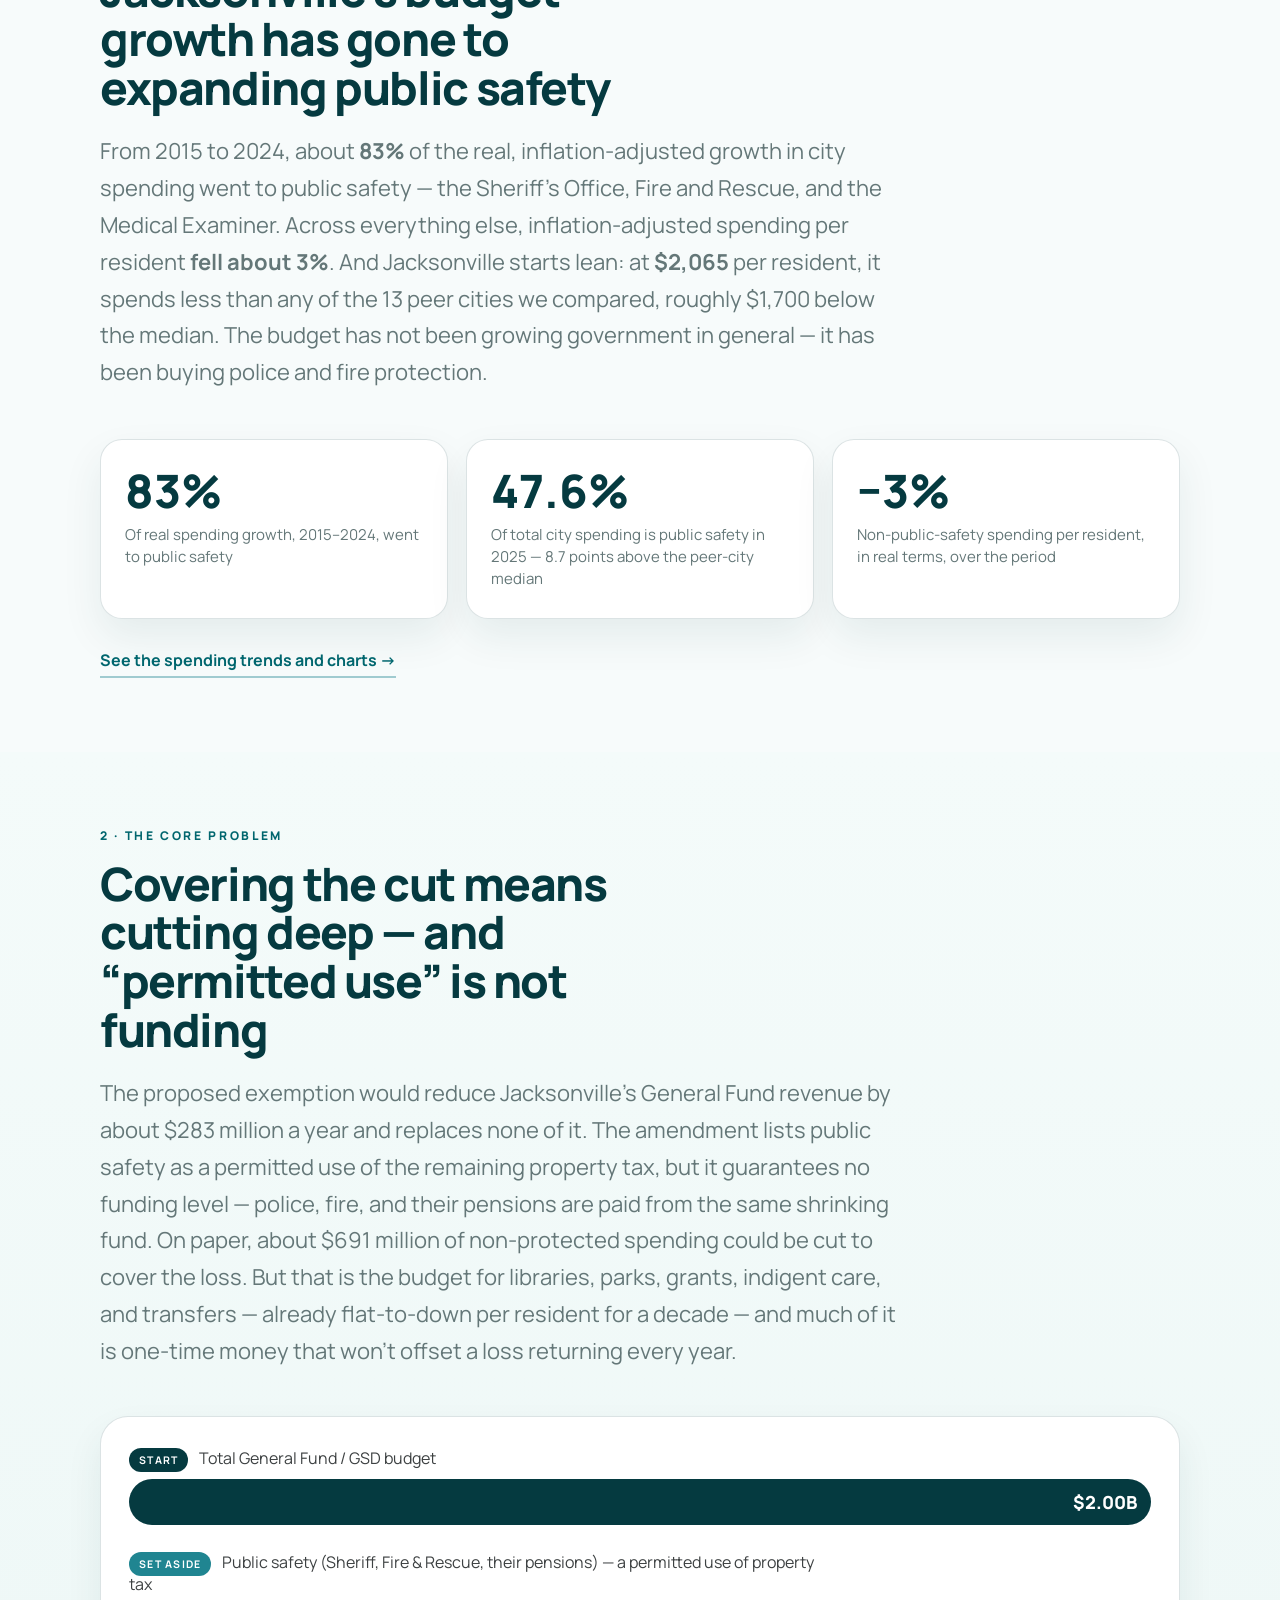
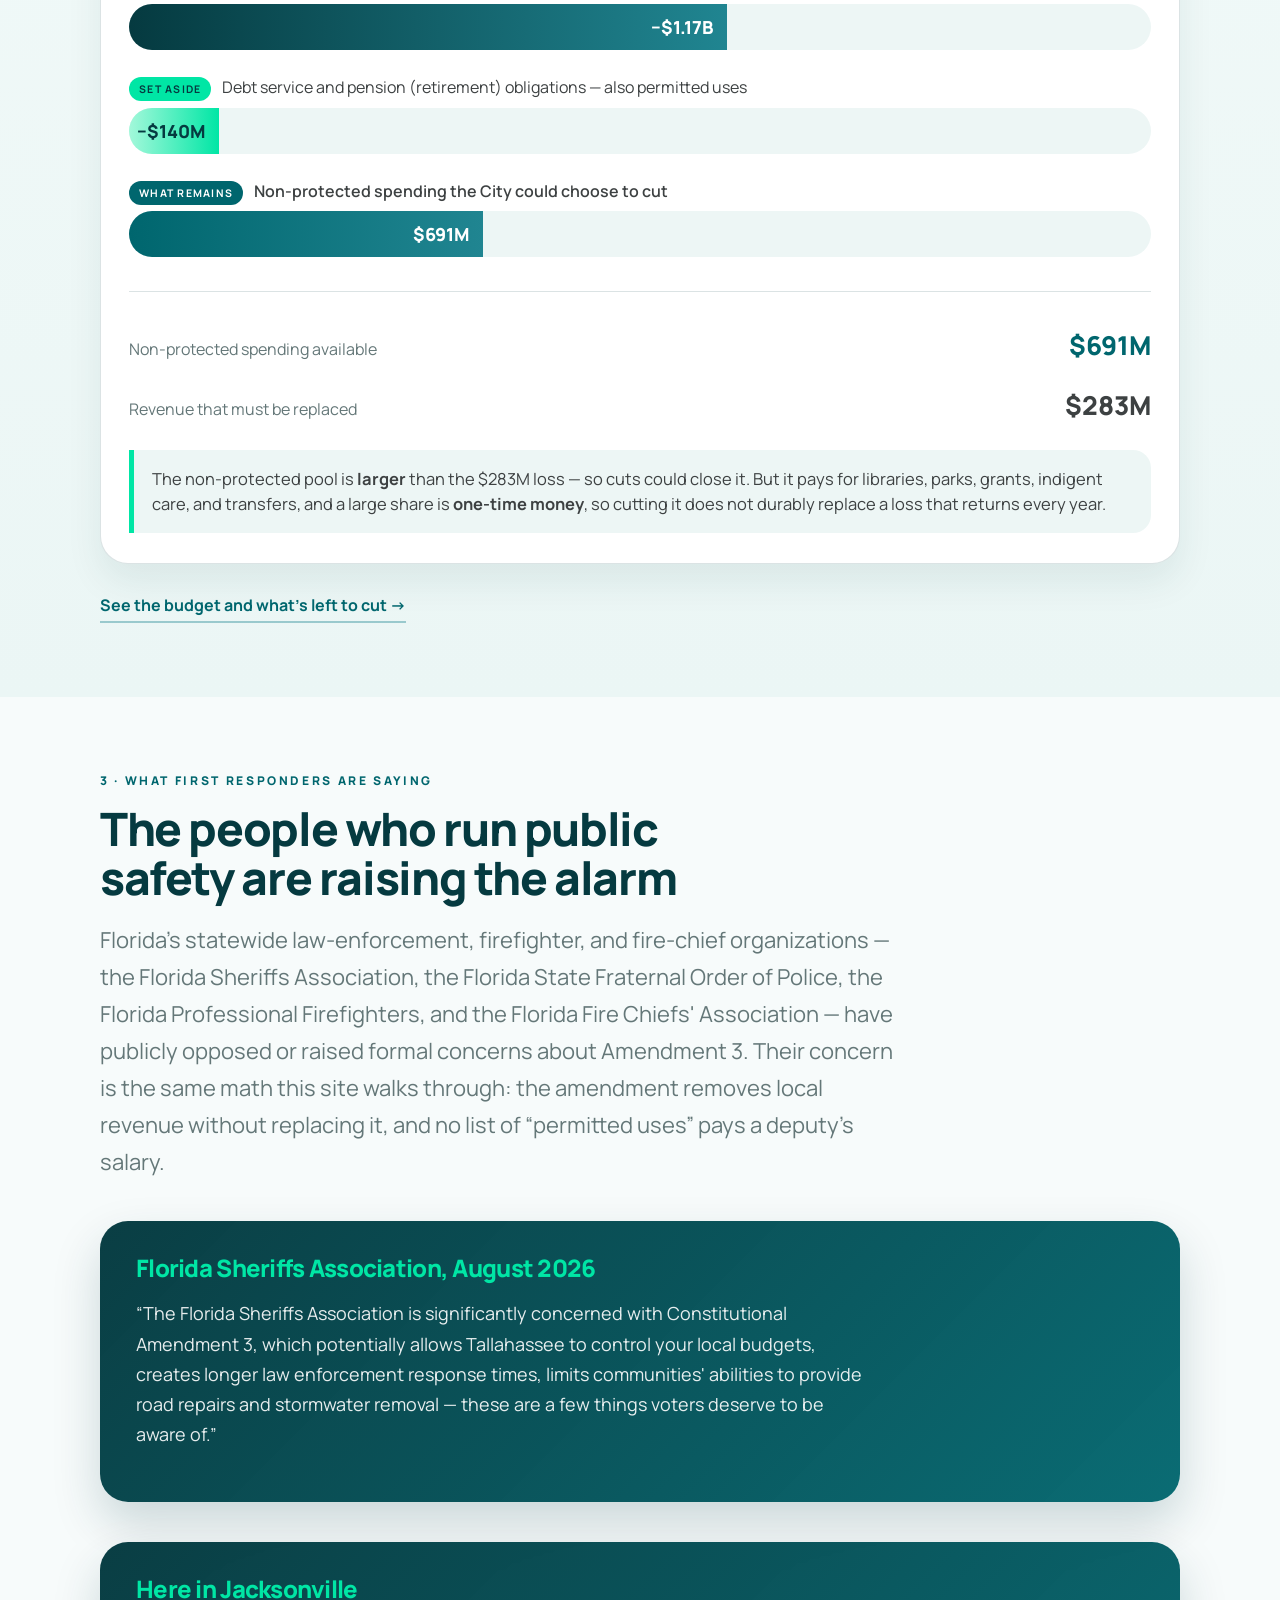
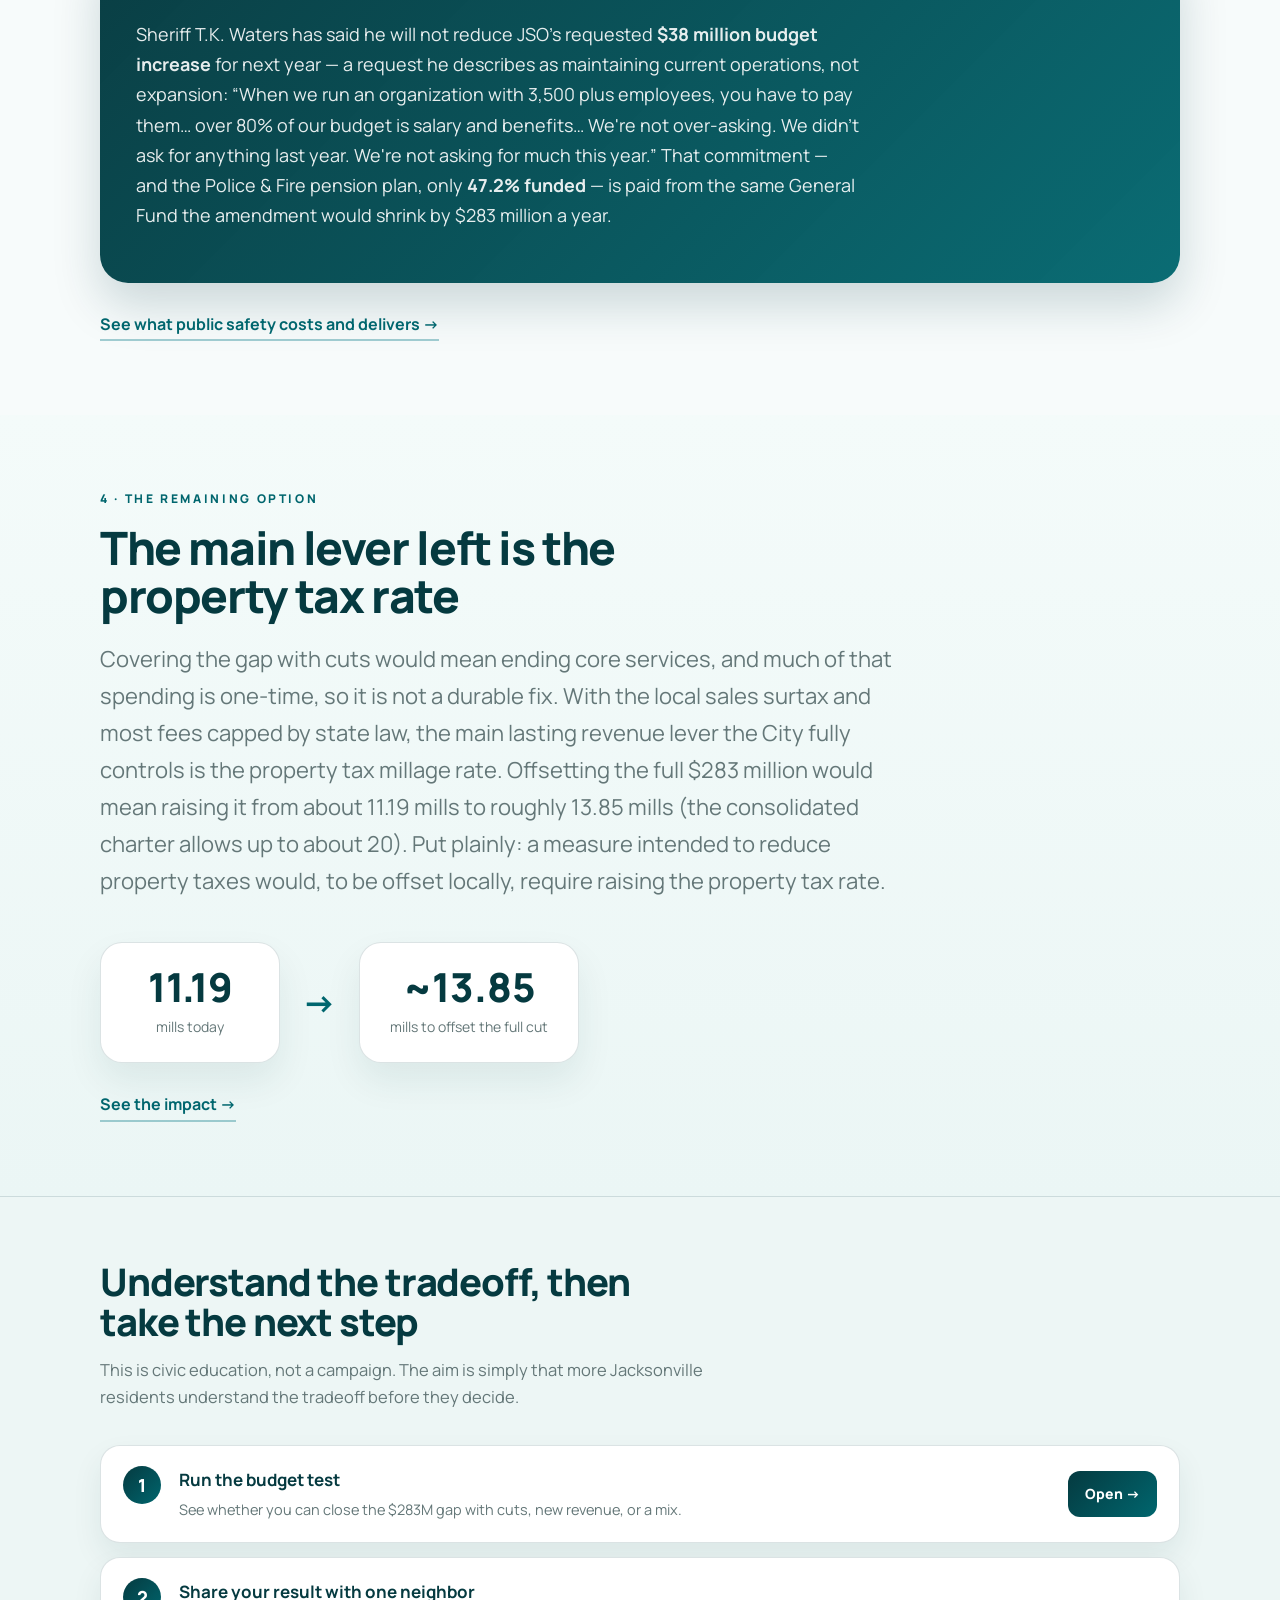
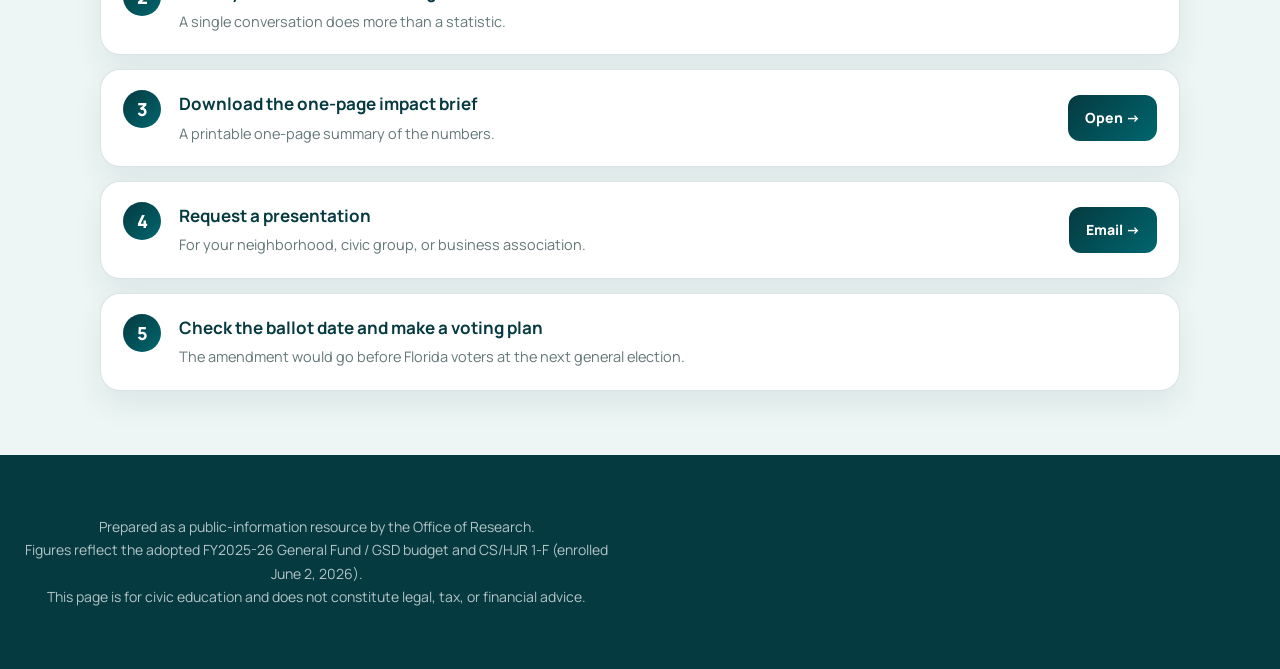
==== commit 1666ced3: "Fix hero headline layout: serif em line as natural pivot, no orphaned punctuation Co-Authored-By: Cl" ====
--- a/index.html
+++ b/index.html
@@ -3,7 +3,7 @@
 <head>
 <meta charset="UTF-8">
 <meta name="viewport" content="width=device-width, initial-scale=1.0">
-<title>What is the impact on Jacksonville if property taxes are cut?</title>
+<title>A decade of budget growth went to public safety. Amendment 3 cuts what pays for it.</title>
 <link rel="preconnect" href="https://fonts.googleapis.com">
 <link rel="preconnect" href="https://fonts.gstatic.com" crossorigin>
 <link href="https://fonts.googleapis.com/css2?family=Cormorant+Garamond:wght@300;400;500;600&family=Manrope:wght@400;500;600;700;800&display=swap" rel="stylesheet">
@@ -40,7 +40,7 @@
 <header class="hero" id="top">
   <div class="hero-inner">
     <div class="kicker">A working analysis &middot; This is a math question, not a partisan one</div>
-    <h1>For a decade, Jacksonville's budget growth went to <em>public safety</em>. Amendment 3 cuts the revenue that pays for it.</h1>
+    <h1>A decade of budget growth went to <em>public safety.</em> Amendment 3 cuts what pays for it.</h1>
     <p class="hero-sub"><b>Before you vote on Amendment 3, see what Jacksonville has actually been buying with its budget &mdash; and what a $283 million annual cut would put under pressure.</b> From 2015 to 2024, 83% of the city's real spending growth went to the Sheriff's Office and Fire &amp; Rescue, while spending on everything else fell per resident. The proposed homestead exemption would reduce the General Fund by about $283 million a year and replaces none of it. This site lays out the math so you can weigh it for yourself.</p>
     <div class="hero-cta">
       <a class="btn btn-primary" href="tradeoff.html">Run the $283M budget test &rarr;</a>
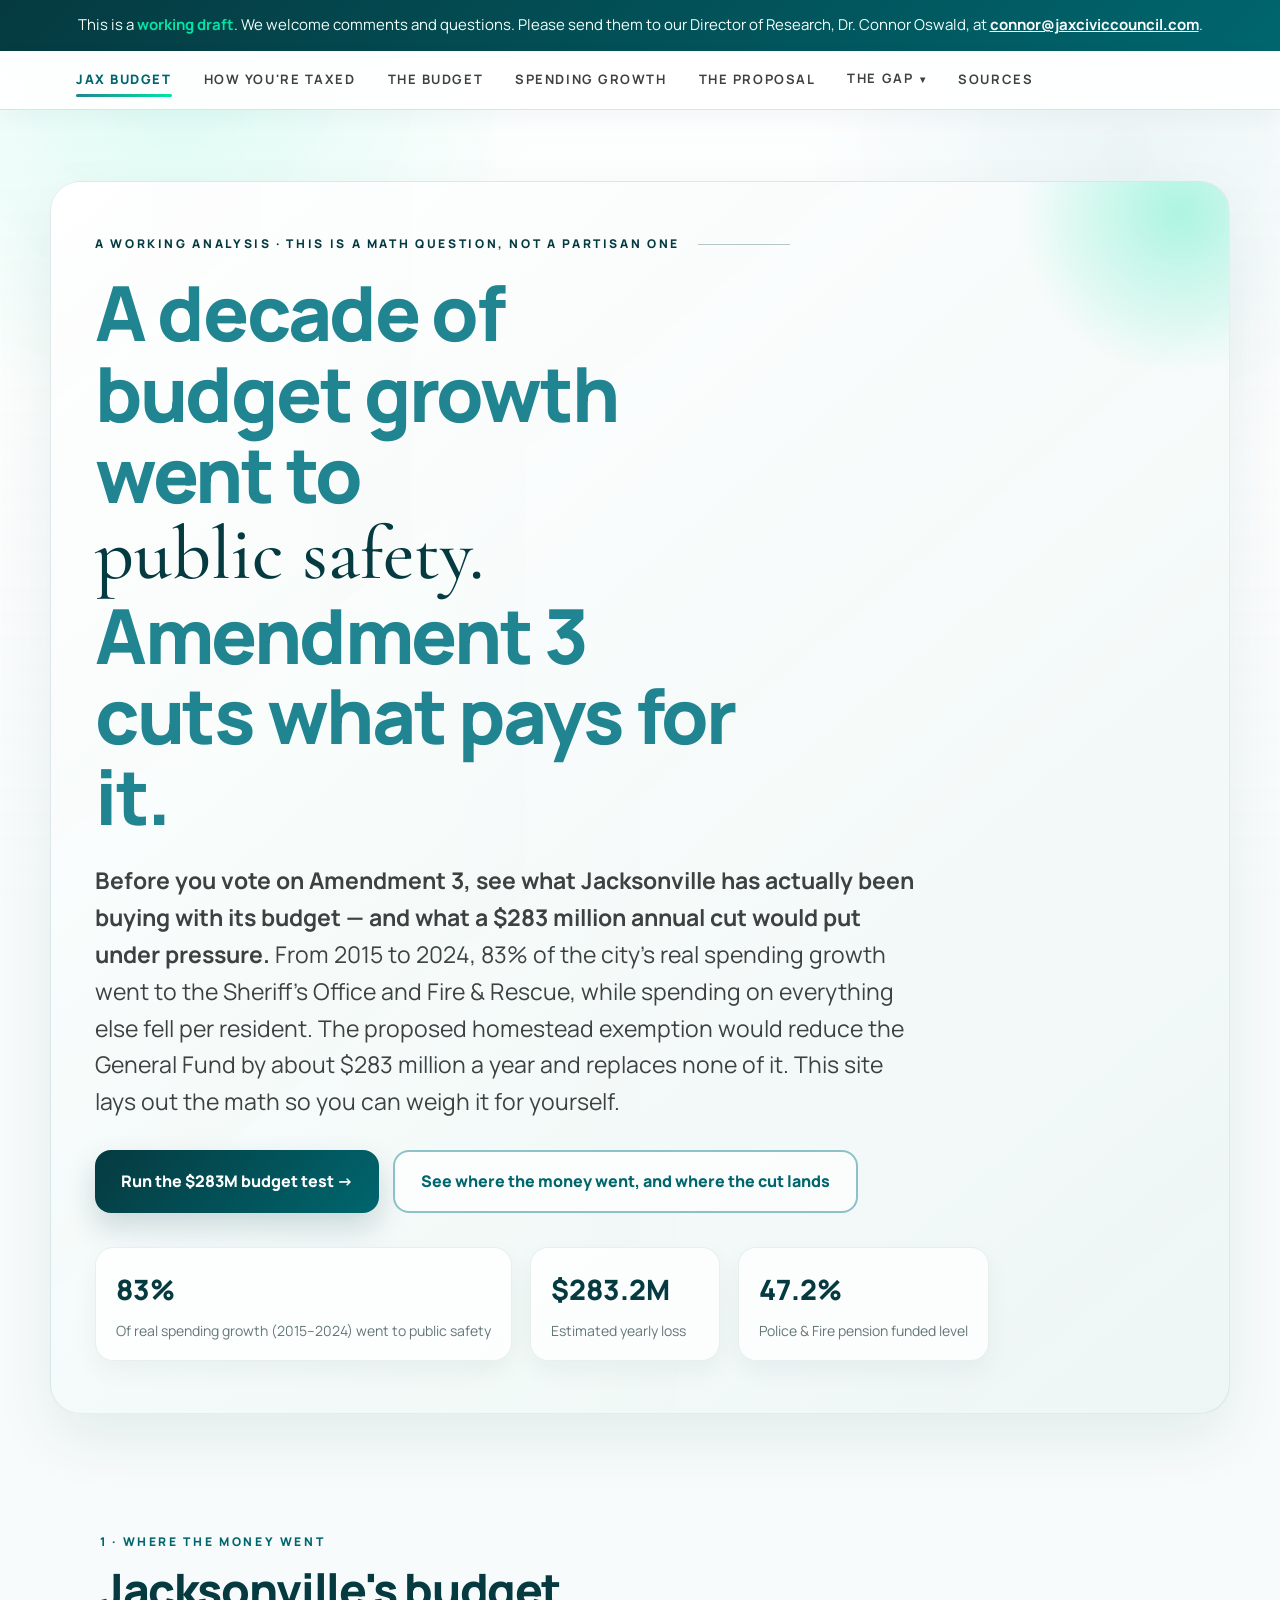
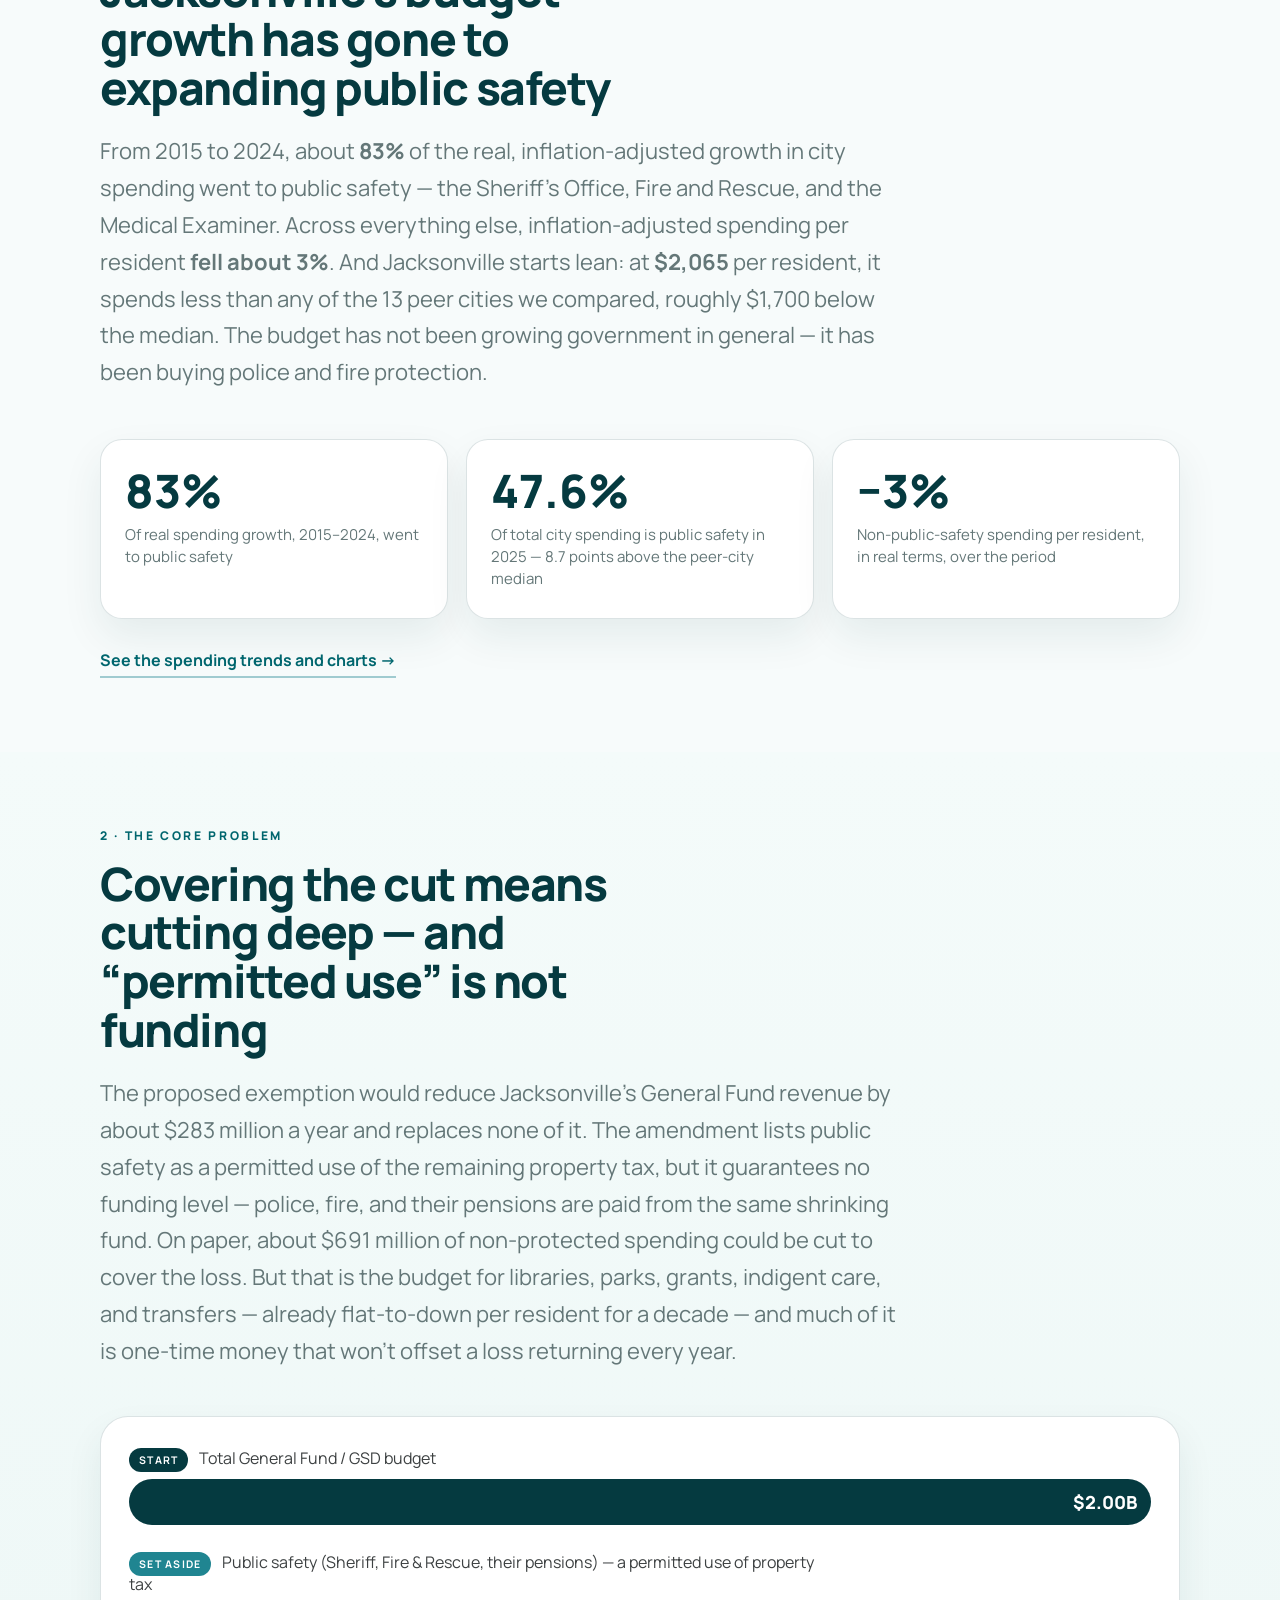
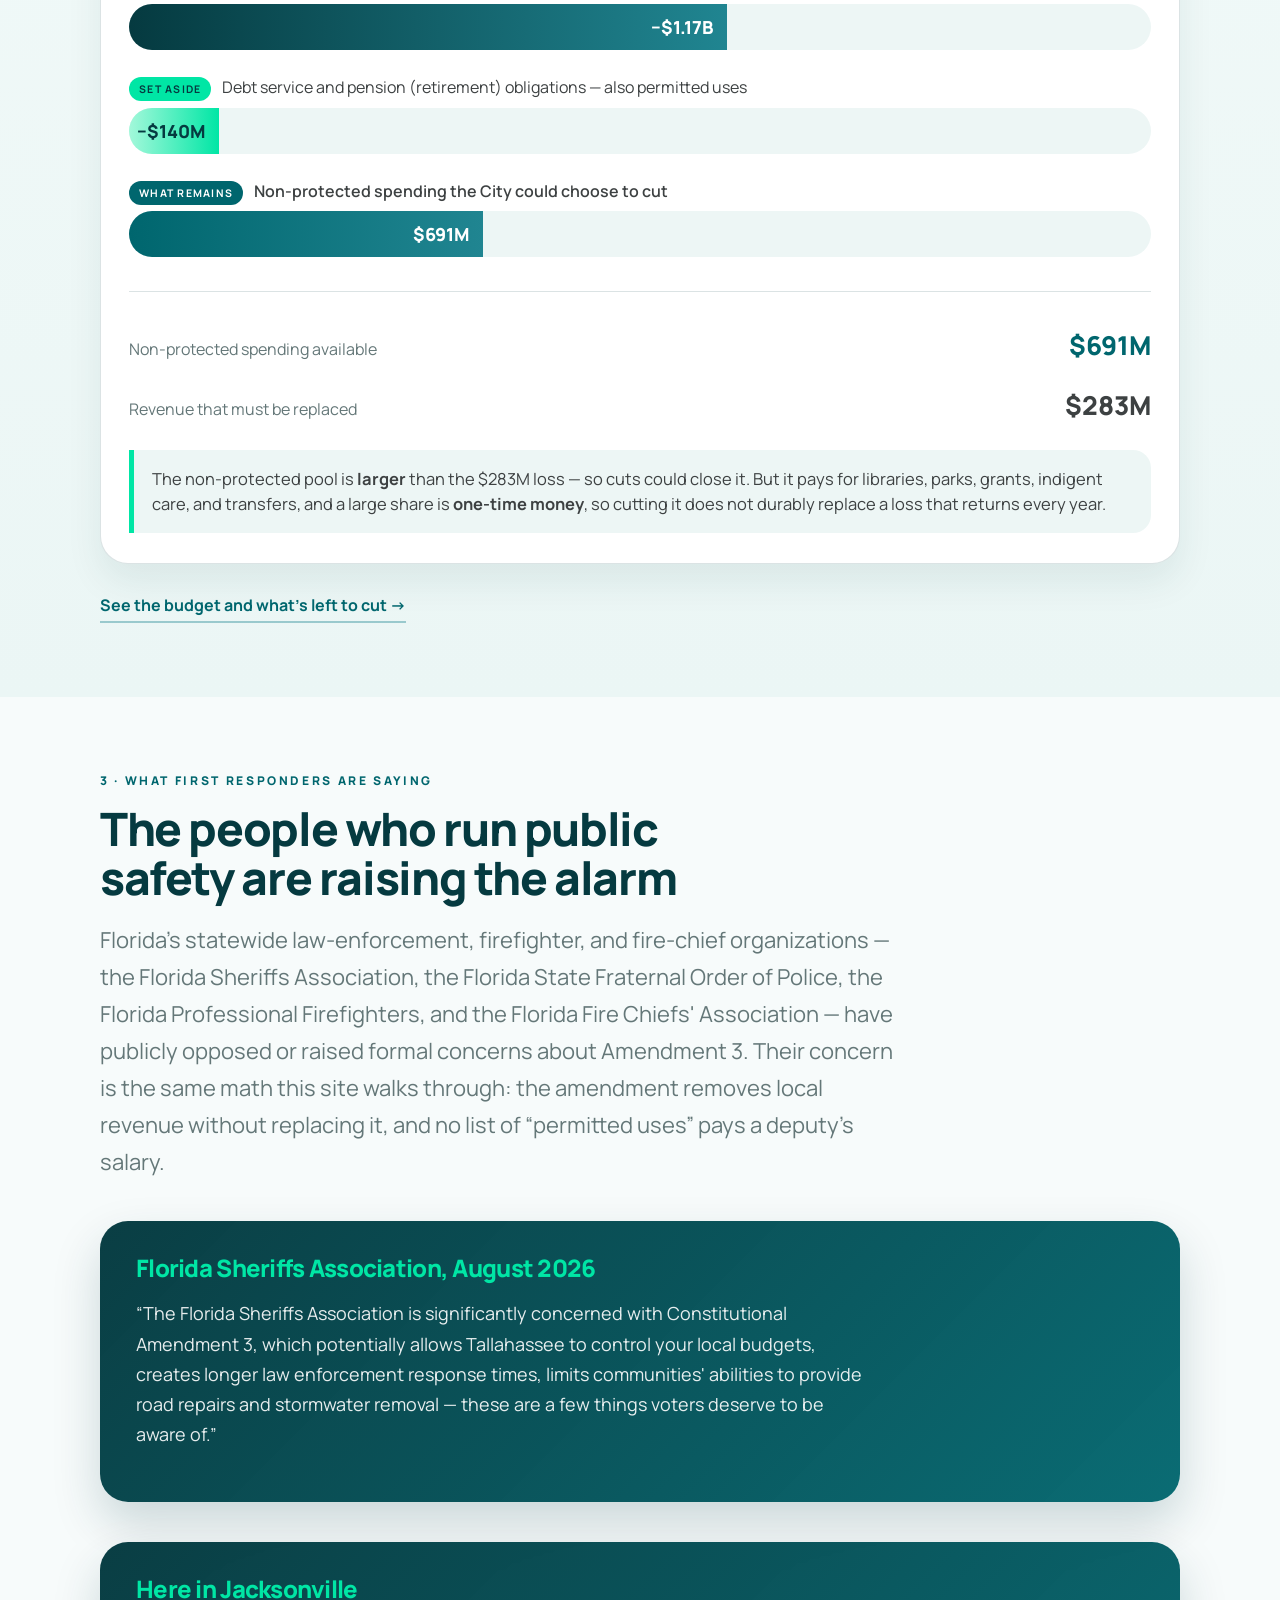
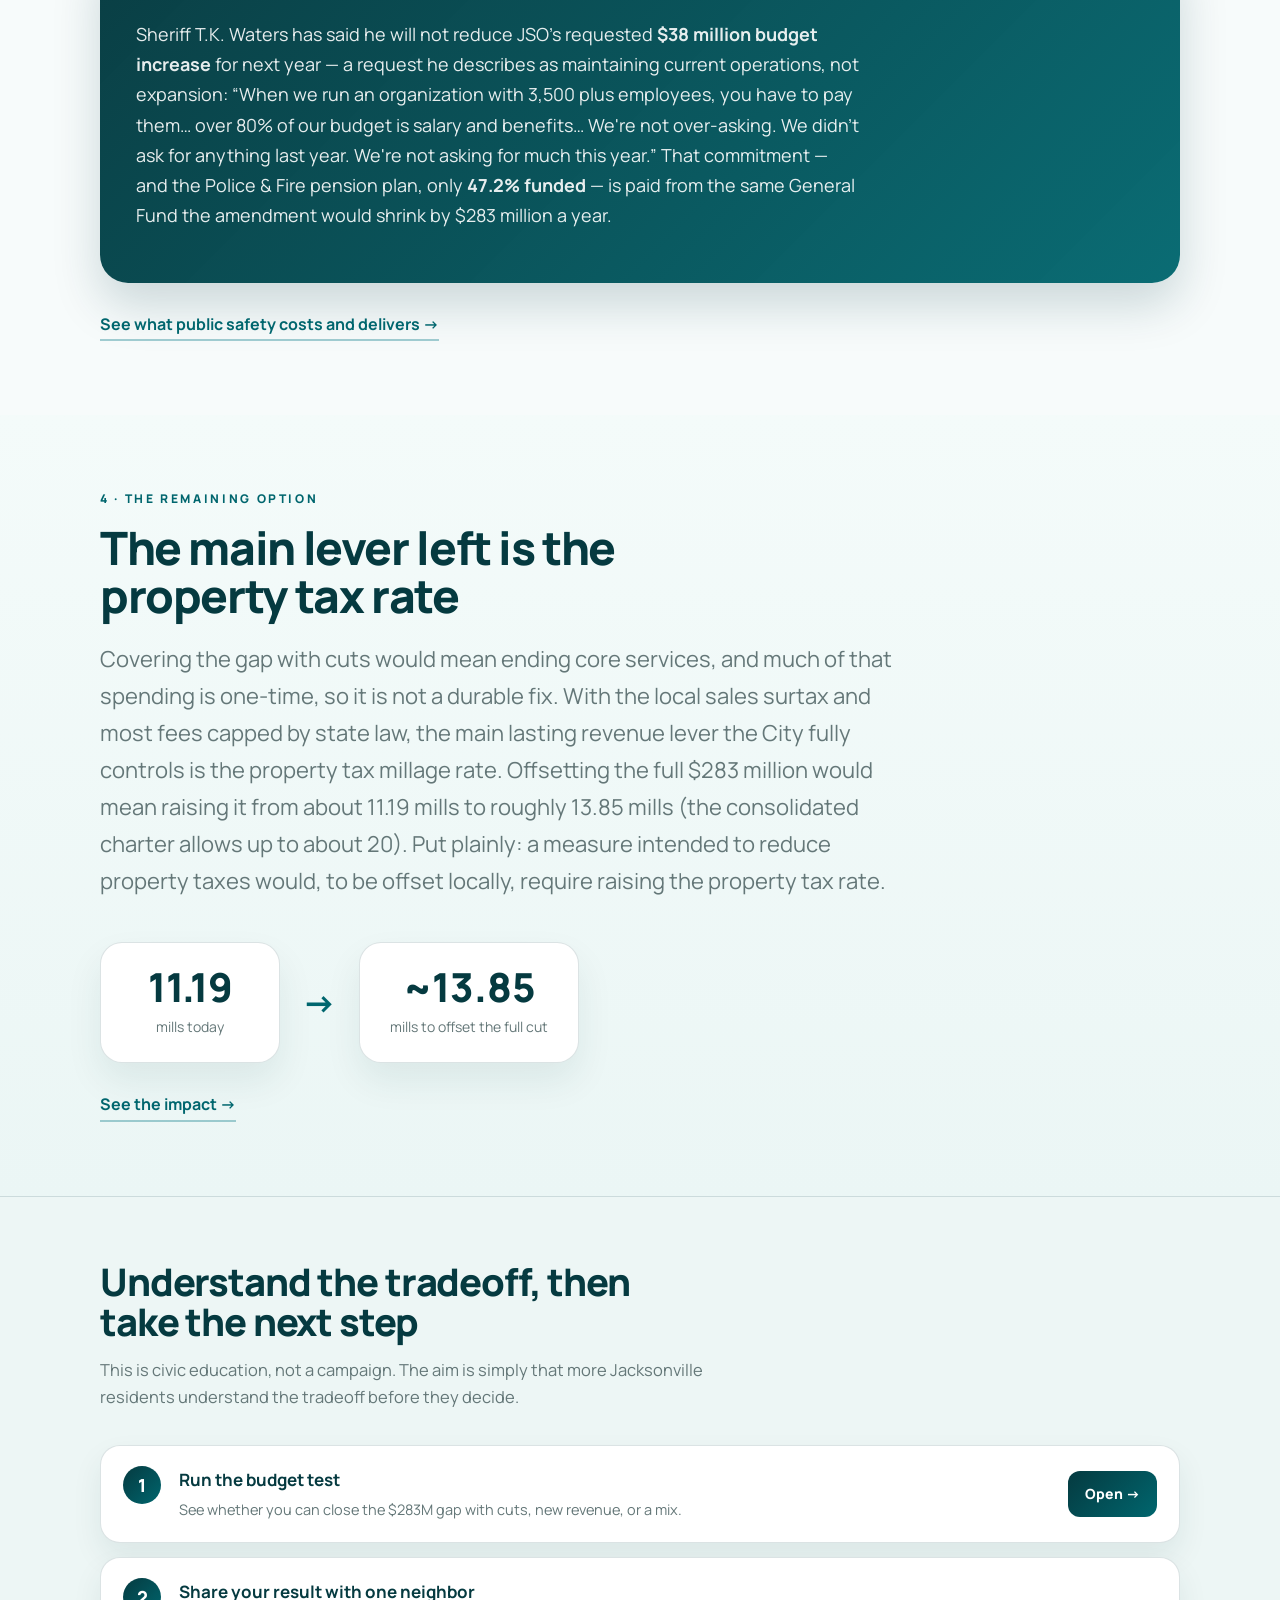
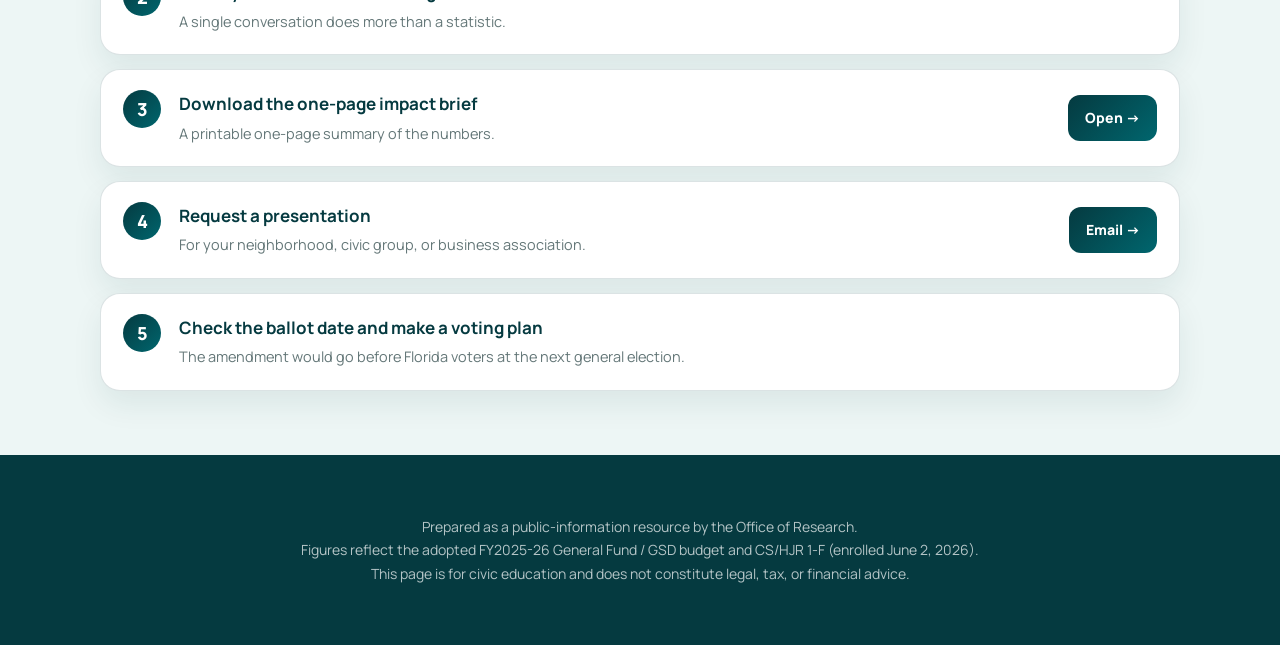
==== commit da8b67be: "Center footer text: exempt footer p from global 65ch max-width The global p{max-width:65ch} rule pin" ====
--- a/index.html
+++ b/index.html
@@ -7,7 +7,7 @@
 <link rel="preconnect" href="https://fonts.googleapis.com">
 <link rel="preconnect" href="https://fonts.gstatic.com" crossorigin>
 <link href="https://fonts.googleapis.com/css2?family=Cormorant+Garamond:wght@300;400;500;600&family=Manrope:wght@400;500;600;700;800&display=swap" rel="stylesheet">
-<link rel="stylesheet" href="assets/styles.css?v=9">
+<link rel="stylesheet" href="assets/styles.css?v=10">
 </head>
 <body>
 <a class="skip" href="#main">Skip to main content</a>
--- a/assets/styles.css
+++ b/assets/styles.css
@@ -497,6 +497,7 @@
   .sources p{font-size:15px;color:var(--muted);}
   .sources h2{font-size:30px;}
   footer{background:var(--teal-darkest);color:rgba(255,255,255,0.7);padding:46px 24px;font-size:14px;text-align:center;}
+  footer p{max-width:none;margin-inline:auto;}
   footer a{color:var(--mint);}
 
   .disclaimer{
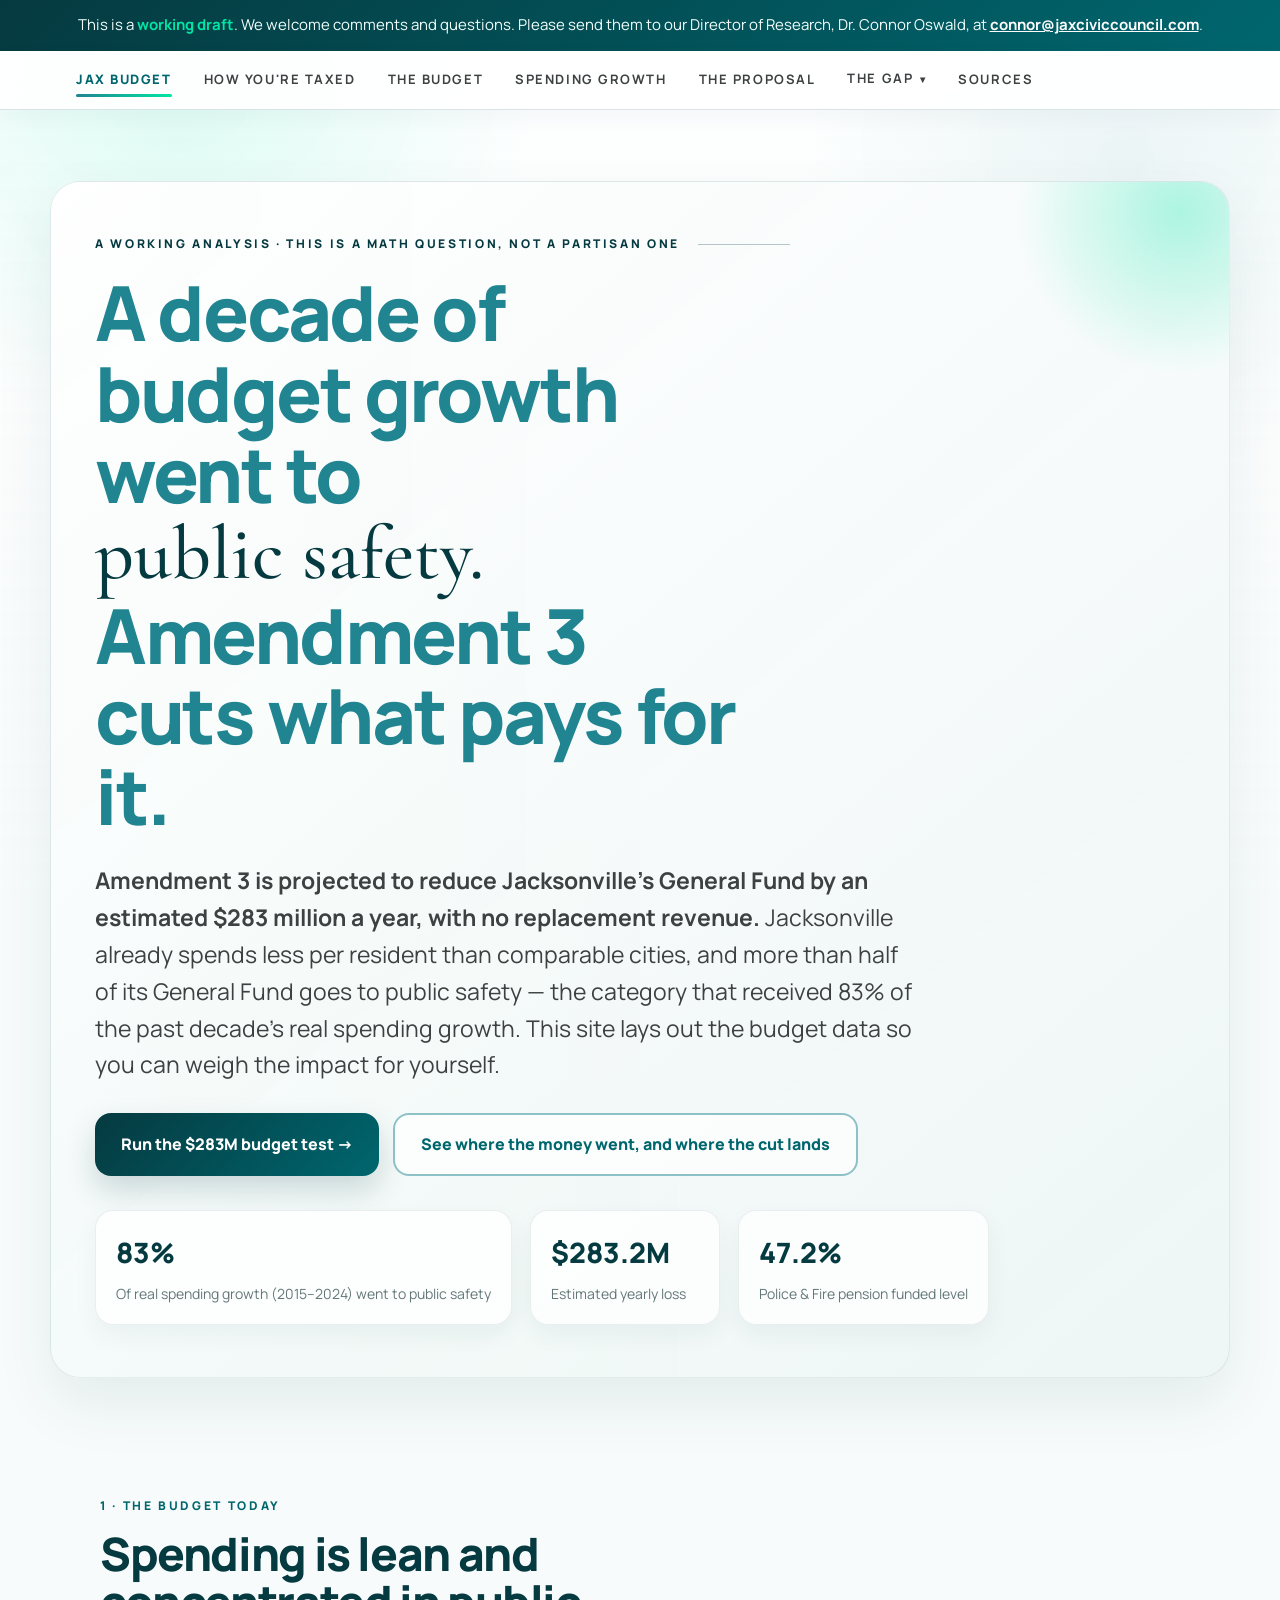
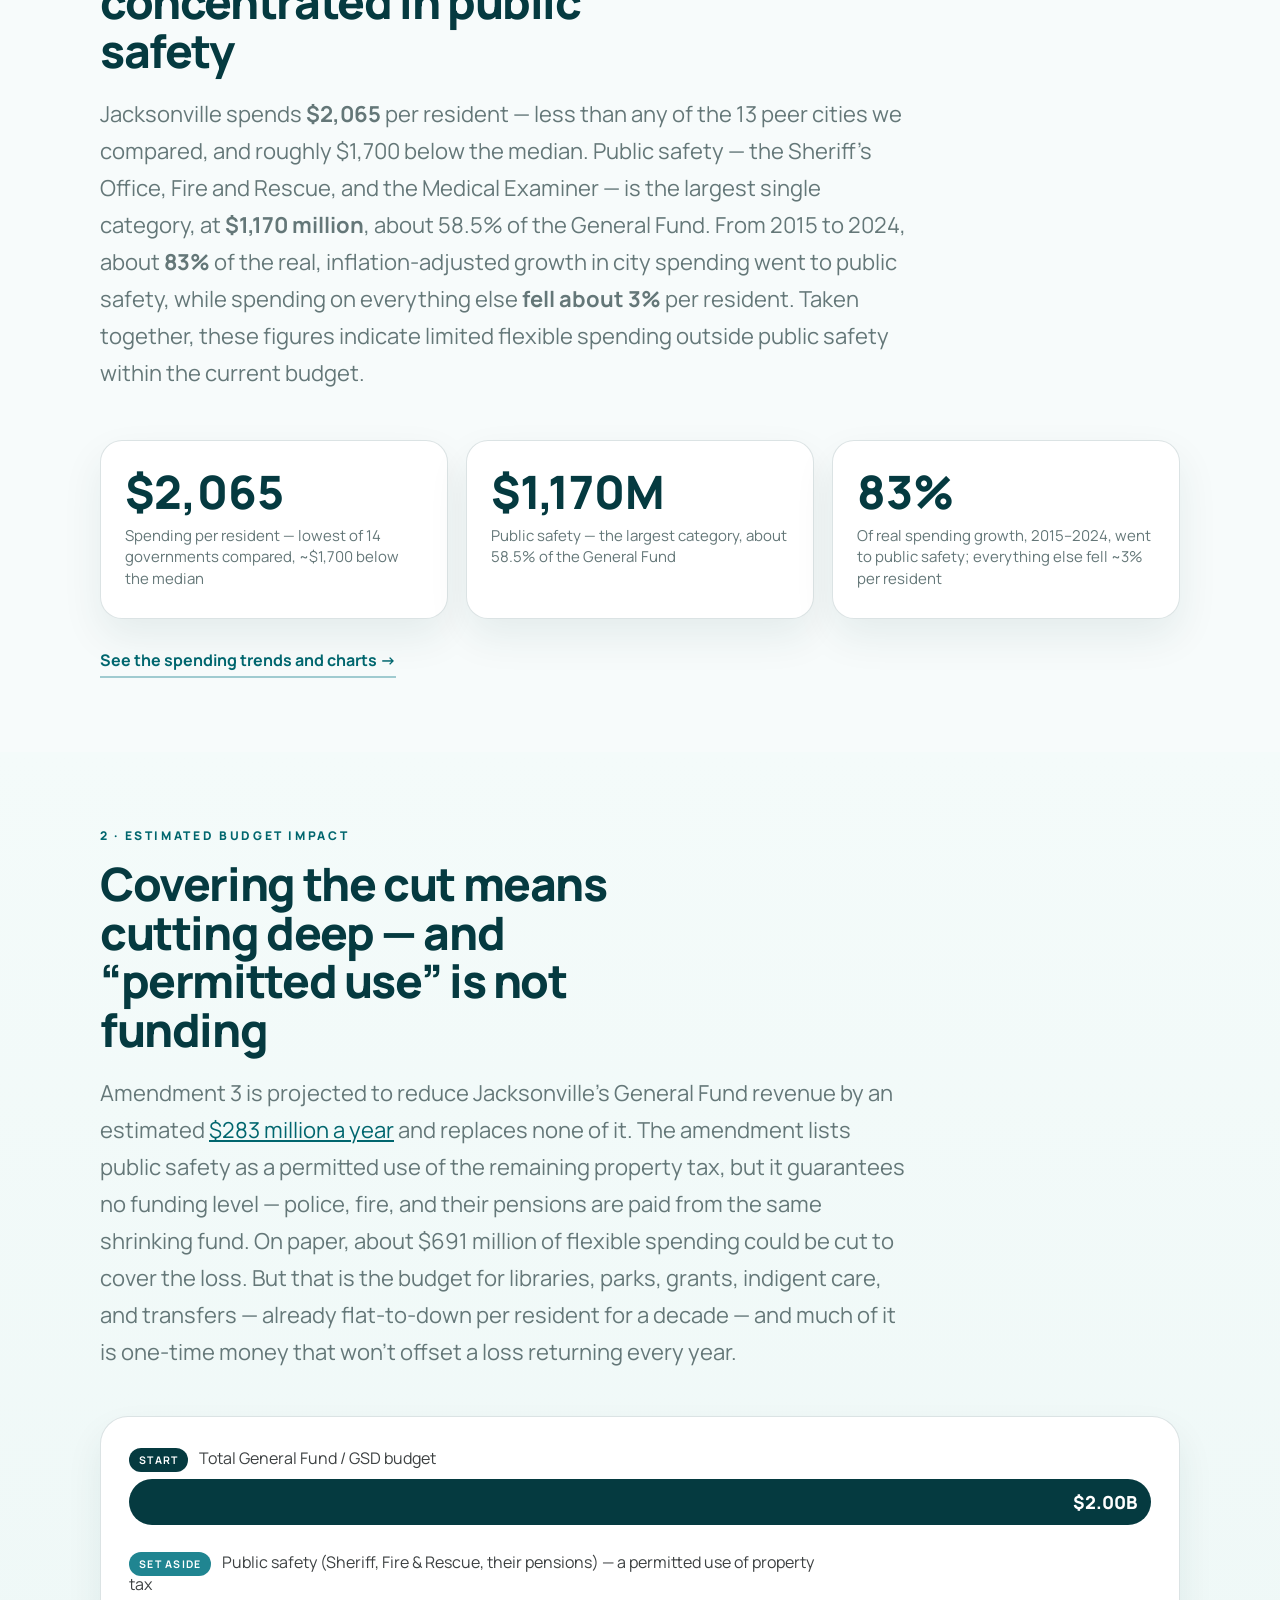
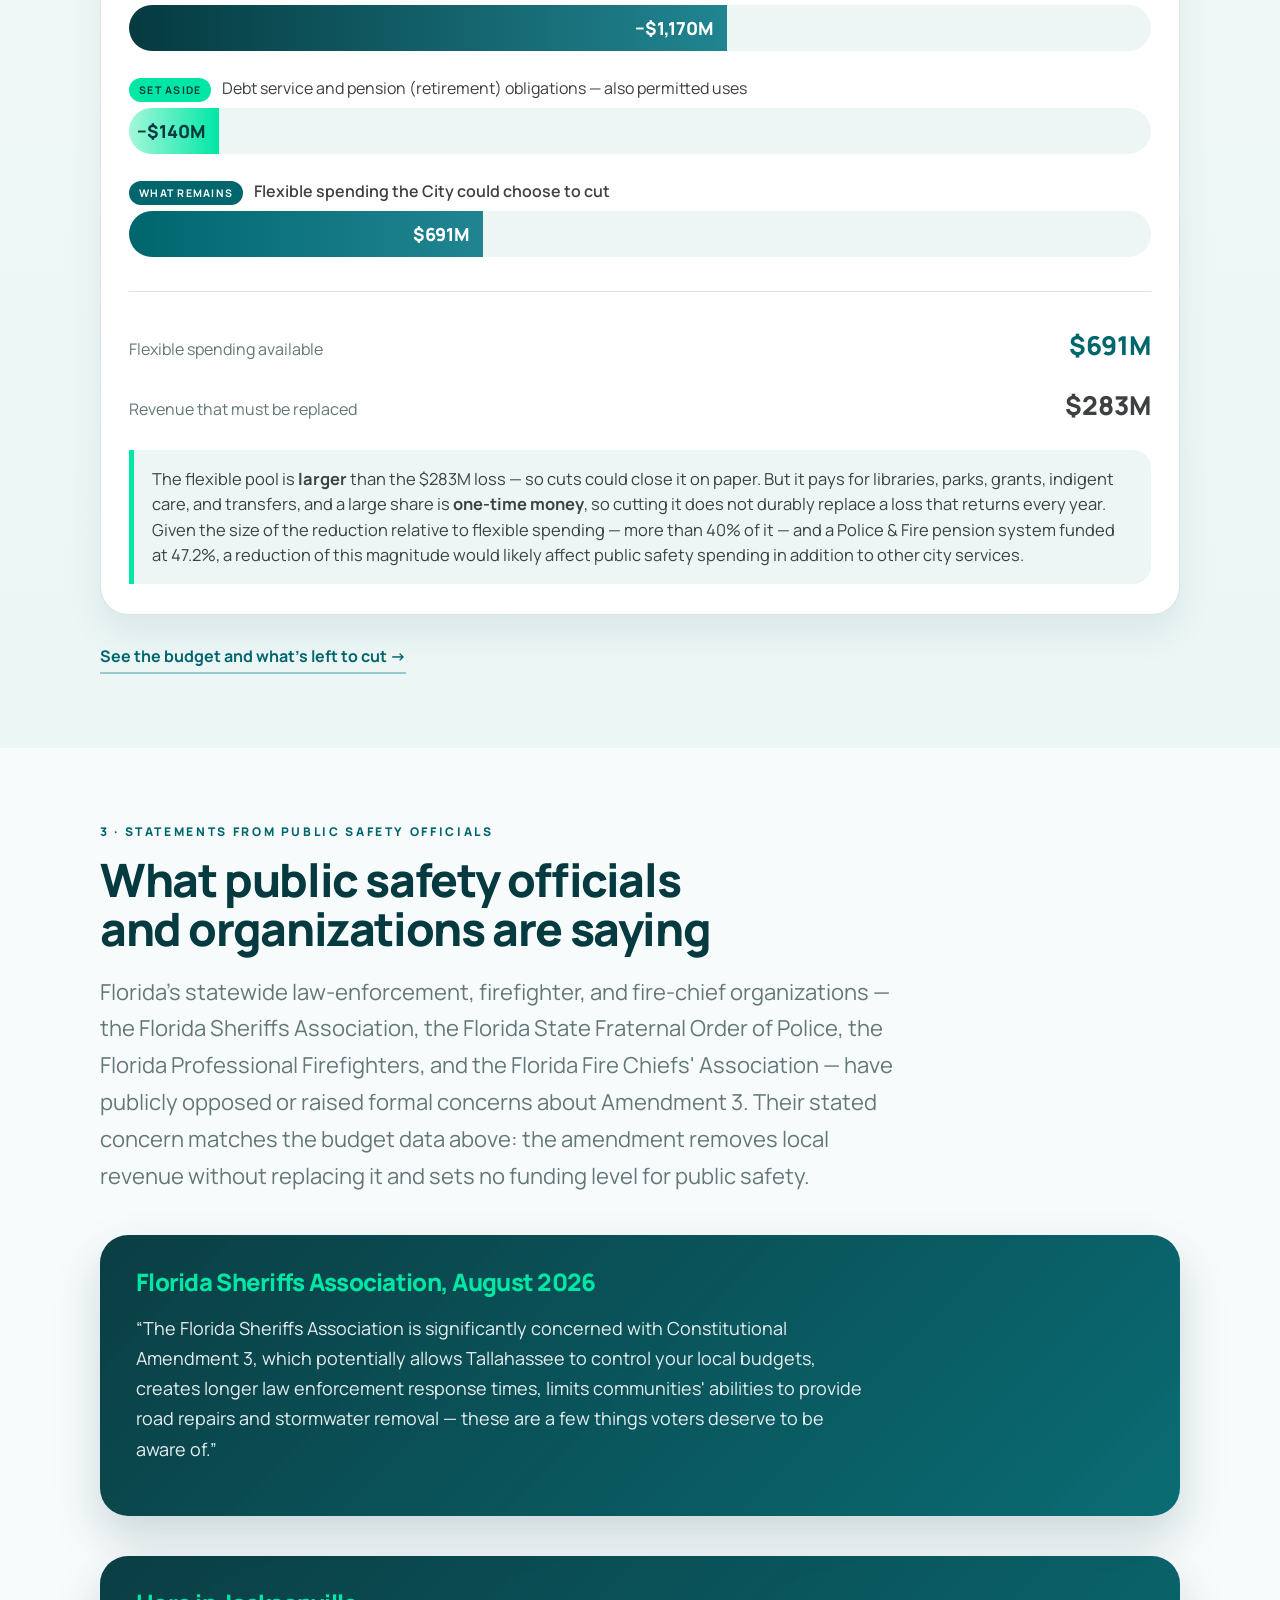
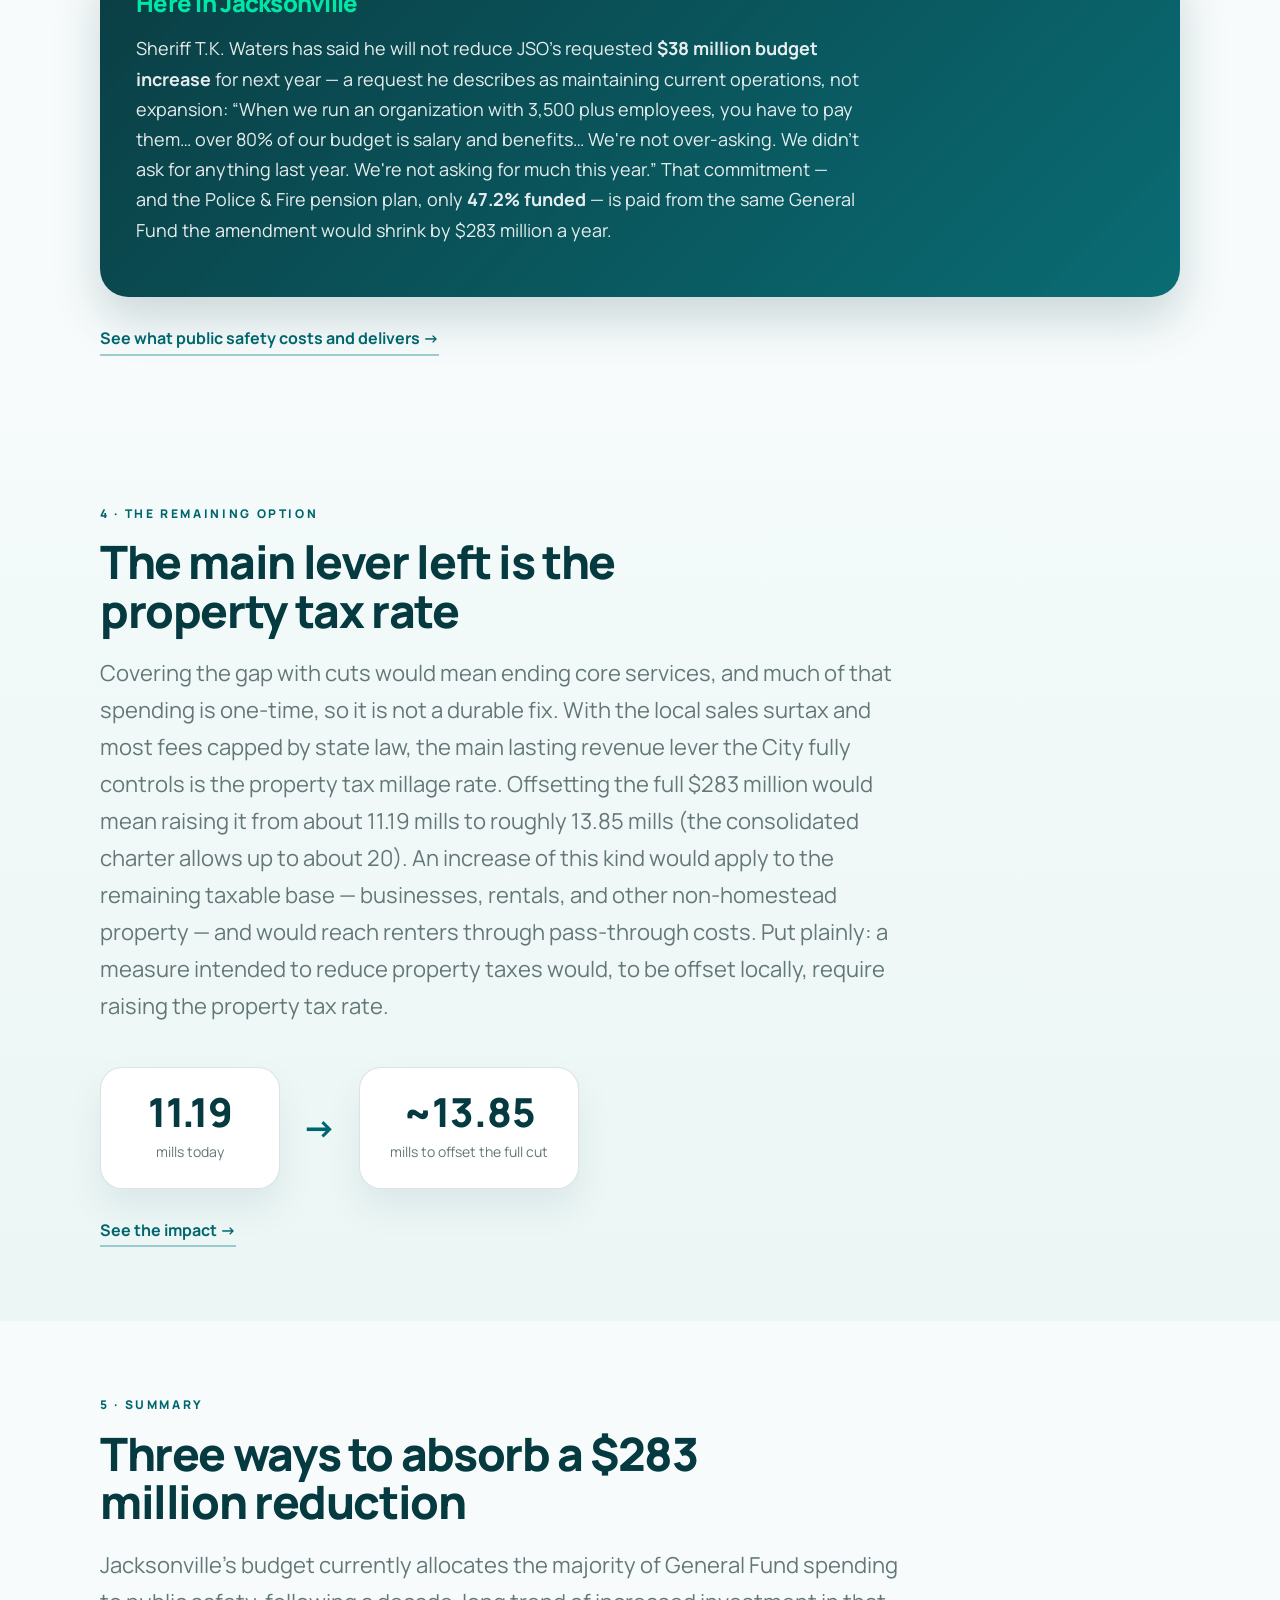
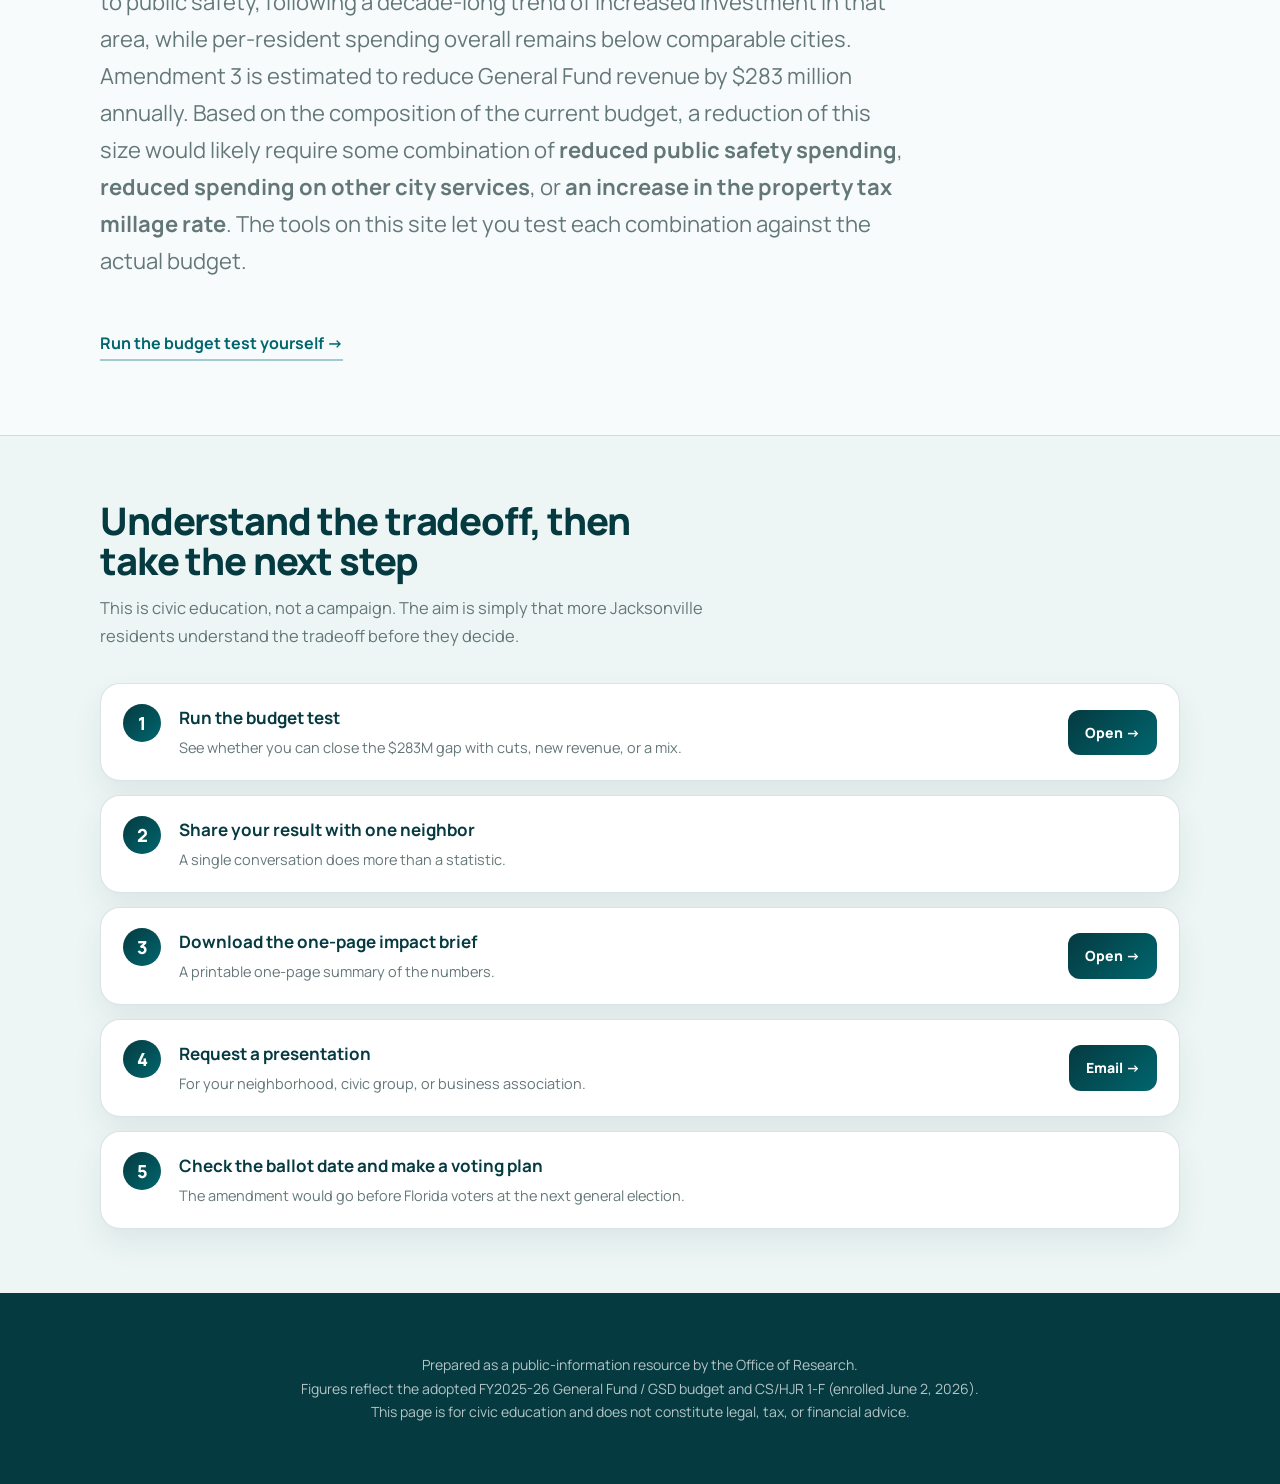
==== commit e5630697: "Apply copy-review feedback: neutral tone, committed/flexible terminology Per the Amendment 3 copy re" ====
--- a/index.html
+++ b/index.html
@@ -41,7 +41,7 @@
   <div class="hero-inner">
     <div class="kicker">A working analysis &middot; This is a math question, not a partisan one</div>
     <h1>A decade of budget growth went to <em>public safety.</em> Amendment 3 cuts what pays for it.</h1>
-    <p class="hero-sub"><b>Before you vote on Amendment 3, see what Jacksonville has actually been buying with its budget &mdash; and what a $283 million annual cut would put under pressure.</b> From 2015 to 2024, 83% of the city's real spending growth went to the Sheriff's Office and Fire &amp; Rescue, while spending on everything else fell per resident. The proposed homestead exemption would reduce the General Fund by about $283 million a year and replaces none of it. This site lays out the math so you can weigh it for yourself.</p>
+    <p class="hero-sub"><b>Amendment 3 is projected to reduce Jacksonville's General Fund by an estimated $283 million a year, with no replacement revenue.</b> Jacksonville already spends less per resident than comparable cities, and more than half of its General Fund goes to public safety &mdash; the category that received 83% of the past decade's real spending growth. This site lays out the budget data so you can weigh the impact for yourself.</p>
     <div class="hero-cta">
       <a class="btn btn-primary" href="tradeoff.html">Run the $283M budget test &rarr;</a>
       <a class="btn btn-secondary" href="#hp1">See where the money went, and where the cut lands</a>
@@ -58,13 +58,13 @@
 
 <section class="home-point" id="hp1">
   <div class="inner">
-    <div class="sec-num">1 &middot; Where the money went</div>
-    <h2>Jacksonville's budget growth has gone to expanding public safety</h2>
-    <p class="lead">From 2015 to 2024, about <b>83%</b> of the real, inflation-adjusted growth in city spending went to public safety &mdash; the Sheriff's Office, Fire and Rescue, and the Medical Examiner. Across everything else, inflation-adjusted spending per resident <b>fell about 3%</b>. And Jacksonville starts lean: at <b>$2,065</b> per resident, it spends less than any of the 13 peer cities we compared, roughly $1,700 below the median. The budget has not been growing government in general &mdash; it has been buying police and fire protection.</p>
+    <div class="sec-num">1 &middot; The budget today</div>
+    <h2>Spending is lean and concentrated in public safety</h2>
+    <p class="lead">Jacksonville spends <b>$2,065</b> per resident &mdash; less than any of the 13 peer cities we compared, and roughly $1,700 below the median. Public safety &mdash; the Sheriff's Office, Fire and Rescue, and the Medical Examiner &mdash; is the largest single category, at <b>$1,170 million</b>, about 58.5% of the General Fund. From 2015 to 2024, about <b>83%</b> of the real, inflation-adjusted growth in city spending went to public safety, while spending on everything else <b>fell about 3%</b> per resident. Taken together, these figures indicate limited flexible spending outside public safety within the current budget.</p>
     <div class="stat-row" role="list">
-      <div class="stat" role="listitem"><div class="v">83%</div><div class="l">Of real spending growth, 2015&ndash;2024, went to public safety</div></div>
-      <div class="stat" role="listitem"><div class="v">47.6%</div><div class="l">Of total city spending is public safety in 2025 &mdash; 8.7 points above the peer-city median</div></div>
-      <div class="stat" role="listitem"><div class="v">&minus;3%</div><div class="l">Non-public-safety spending per resident, in real terms, over the period</div></div>
+      <div class="stat" role="listitem"><div class="v">$2,065</div><div class="l">Spending per resident &mdash; lowest of 14 governments compared, ~$1,700 below the median</div></div>
+      <div class="stat" role="listitem"><div class="v">$1,170M</div><div class="l">Public safety &mdash; the largest category, about 58.5% of the General Fund</div></div>
+      <div class="stat" role="listitem"><div class="v">83%</div><div class="l">Of real spending growth, 2015&ndash;2024, went to public safety; everything else fell ~3% per resident</div></div>
     </div>
     <a class="hp-link" href="spending.html">See the spending trends and charts &rarr;</a>
   </div>
@@ -72,9 +72,9 @@
 
 <section class="home-point alt" id="hp2">
   <div class="inner">
-    <div class="sec-num">2 &middot; The core problem</div>
+    <div class="sec-num">2 &middot; Estimated budget impact</div>
     <h2>Covering the cut means cutting deep &mdash; and &ldquo;permitted use&rdquo; is not funding</h2>
-    <p class="lead">The proposed exemption would reduce Jacksonville's General Fund revenue by about $283 million a year and replaces none of it. The amendment lists public safety as a permitted use of the remaining property tax, but it guarantees no funding level &mdash; police, fire, and their pensions are paid from the same shrinking fund. On paper, about $691 million of non-protected spending could be cut to cover the loss. But that is the budget for libraries, parks, grants, indigent care, and transfers &mdash; already flat-to-down per resident for a decade &mdash; and much of it is one-time money that won't offset a loss returning every year.</p>
+    <p class="lead">Amendment 3 is projected to reduce Jacksonville's General Fund revenue by an estimated <a href="sources.html">$283 million a year</a> and replaces none of it. The amendment lists public safety as a permitted use of the remaining property tax, but it guarantees no funding level &mdash; police, fire, and their pensions are paid from the same shrinking fund. On paper, about $691 million of flexible spending could be cut to cover the loss. But that is the budget for libraries, parks, grants, indigent care, and transfers &mdash; already flat-to-down per resident for a decade &mdash; and much of it is one-time money that won't offset a loss returning every year.</p>
     <div class="wf-shell">
       <div class="wf-step">
         <div class="wf-label"><span class="wf-tag total">Start</span> Total General Fund / GSD budget</div>
@@ -83,7 +83,7 @@
 
       <div class="wf-step">
         <div class="wf-label"><span class="wf-tag ps">Set aside</span> Public safety (Sheriff, Fire &amp; Rescue, their pensions) &mdash; a permitted use of property tax</div>
-        <div class="wf-barwrap"><div class="wf-bar ps" style="width:58.5%"><span class="wf-amt">&minus;$1.17B</span></div></div>
+        <div class="wf-barwrap"><div class="wf-bar ps" style="width:58.5%"><span class="wf-amt">&minus;$1,170M</span></div></div>
       </div>
 
       <div class="wf-step">
@@ -92,13 +92,13 @@
       </div>
 
       <div class="wf-step wf-remain">
-        <div class="wf-label"><span class="wf-tag cut">What remains</span> Non-protected spending the City could choose to cut</div>
+        <div class="wf-label"><span class="wf-tag cut">What remains</span> Flexible spending the City could choose to cut</div>
         <div class="wf-barwrap"><div class="wf-bar cut" style="width:34.6%"><span class="wf-amt">$691M</span></div></div>
       </div>
 
       <div class="wf-compare">
         <div class="wf-comp-row">
-          <span class="wf-comp-label">Non-protected spending available</span>
+          <span class="wf-comp-label">Flexible spending available</span>
           <span class="wf-comp-val cut">$691M</span>
         </div>
         <div class="wf-comp-row">
@@ -106,7 +106,7 @@
           <span class="wf-comp-val gap">$283M</span>
         </div>
         <div class="wf-comp-result">
-          The non-protected pool is <b>larger</b> than the $283M loss &mdash; so cuts could close it. But it pays for libraries, parks, grants, indigent care, and transfers, and a large share is <b>one-time money</b>, so cutting it does not durably replace a loss that returns every year.
+          The flexible pool is <b>larger</b> than the $283M loss &mdash; so cuts could close it on paper. But it pays for libraries, parks, grants, indigent care, and transfers, and a large share is <b>one-time money</b>, so cutting it does not durably replace a loss that returns every year. Given the size of the reduction relative to flexible spending &mdash; more than 40% of it &mdash; and a Police &amp; Fire pension system funded at 47.2%, a reduction of this magnitude would likely affect public safety spending in addition to other city services.
         </div>
       </div>
     </div>
@@ -116,9 +116,9 @@
 
 <section class="home-point" id="hp3">
   <div class="inner">
-    <div class="sec-num">3 &middot; What first responders are saying</div>
-    <h2>The people who run public safety are raising the alarm</h2>
-    <p class="lead">Florida's statewide law-enforcement, firefighter, and fire-chief organizations &mdash; the Florida Sheriffs Association, the Florida State Fraternal Order of Police, the Florida Professional Firefighters, and the Florida Fire Chiefs' Association &mdash; have publicly opposed or raised formal concerns about Amendment 3. Their concern is the same math this site walks through: the amendment removes local revenue without replacing it, and no list of &ldquo;permitted uses&rdquo; pays a deputy's salary.</p>
+    <div class="sec-num">3 &middot; Statements from public safety officials</div>
+    <h2>What public safety officials and organizations are saying</h2>
+    <p class="lead">Florida's statewide law-enforcement, firefighter, and fire-chief organizations &mdash; the Florida Sheriffs Association, the Florida State Fraternal Order of Police, the Florida Professional Firefighters, and the Florida Fire Chiefs' Association &mdash; have publicly opposed or raised formal concerns about Amendment 3. Their stated concern matches the budget data above: the amendment removes local revenue without replacing it and sets no funding level for public safety.</p>
     <div class="callout">
       <h3>Florida Sheriffs Association, August 2026</h3>
       <p>&ldquo;The Florida Sheriffs Association is significantly concerned with Constitutional Amendment 3, which potentially allows Tallahassee to control your local budgets, creates longer law enforcement response times, limits communities' abilities to provide road repairs and stormwater removal &mdash; these are a few things voters deserve to be aware of.&rdquo;</p>
@@ -135,13 +135,22 @@
   <div class="inner">
     <div class="sec-num">4 &middot; The remaining option</div>
     <h2>The main lever left is the property tax rate</h2>
-    <p class="lead">Covering the gap with cuts would mean ending core services, and much of that spending is one-time, so it is not a durable fix. With the local sales surtax and most fees capped by state law, the main lasting revenue lever the City fully controls is the property tax millage rate. Offsetting the full $283 million would mean raising it from about 11.19 mills to roughly 13.85 mills (the consolidated charter allows up to about 20). Put plainly: a measure intended to reduce property taxes would, to be offset locally, require raising the property tax rate.</p>
+    <p class="lead">Covering the gap with cuts would mean ending core services, and much of that spending is one-time, so it is not a durable fix. With the local sales surtax and most fees capped by state law, the main lasting revenue lever the City fully controls is the property tax millage rate. Offsetting the full $283 million would mean raising it from about 11.19 mills to roughly 13.85 mills (the consolidated charter allows up to about 20). An increase of this kind would apply to the remaining taxable base &mdash; businesses, rentals, and other non-homestead property &mdash; and would reach renters through pass-through costs. Put plainly: a measure intended to reduce property taxes would, to be offset locally, require raising the property tax rate.</p>
     <div class="hp-millage">
       <div class="hp-mill-item"><span class="hp-mill-v">11.19</span><span class="hp-mill-l">mills today</span></div>
       <div class="hp-mill-arrow" aria-hidden="true">&rarr;</div>
       <div class="hp-mill-item"><span class="hp-mill-v">~13.85</span><span class="hp-mill-l">mills to offset the full cut</span></div>
     </div>
     <a class="hp-link" href="calculators.html">See the impact &rarr;</a>
+  </div>
+</section>
+
+<section class="home-point" id="hp5">
+  <div class="inner">
+    <div class="sec-num">5 &middot; Summary</div>
+    <h2>Three ways to absorb a $283 million reduction</h2>
+    <p class="lead">Jacksonville's budget currently allocates the majority of General Fund spending to public safety, following a decade-long trend of increased investment in that area, while per-resident spending overall remains below comparable cities. Amendment 3 is estimated to reduce General Fund revenue by $283 million annually. Based on the composition of the current budget, a reduction of this size would likely require some combination of <b>reduced public safety spending</b>, <b>reduced spending on other city services</b>, or <b>an increase in the property tax millage rate</b>. The tools on this site let you test each combination against the actual budget.</p>
+    <a class="hp-link" href="tradeoff.html">Run the budget test yourself &rarr;</a>
   </div>
 </section>
 
@@ -155,6 +164,6 @@
 
 </div>
 
-<script src="assets/app.js?v=9"></script>
+<script src="assets/app.js?v=10"></script>
 </body>
 </html>
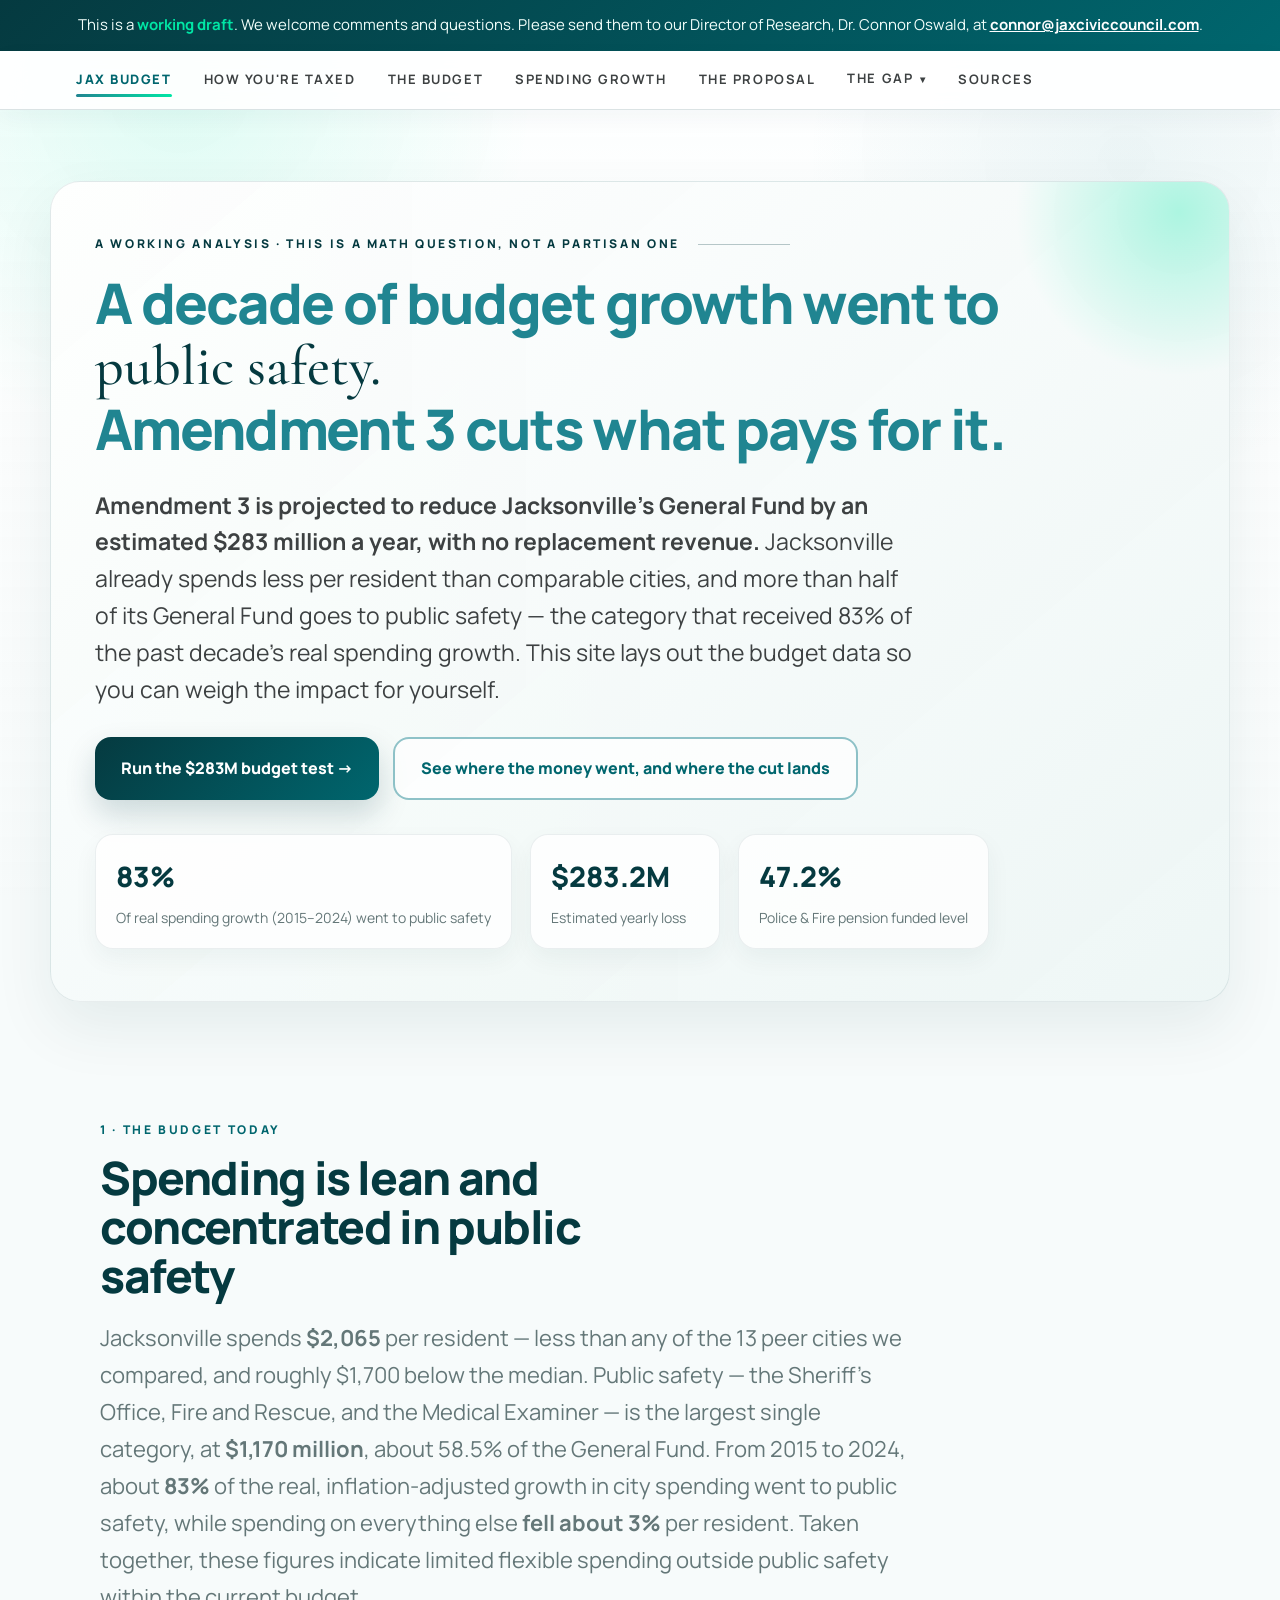
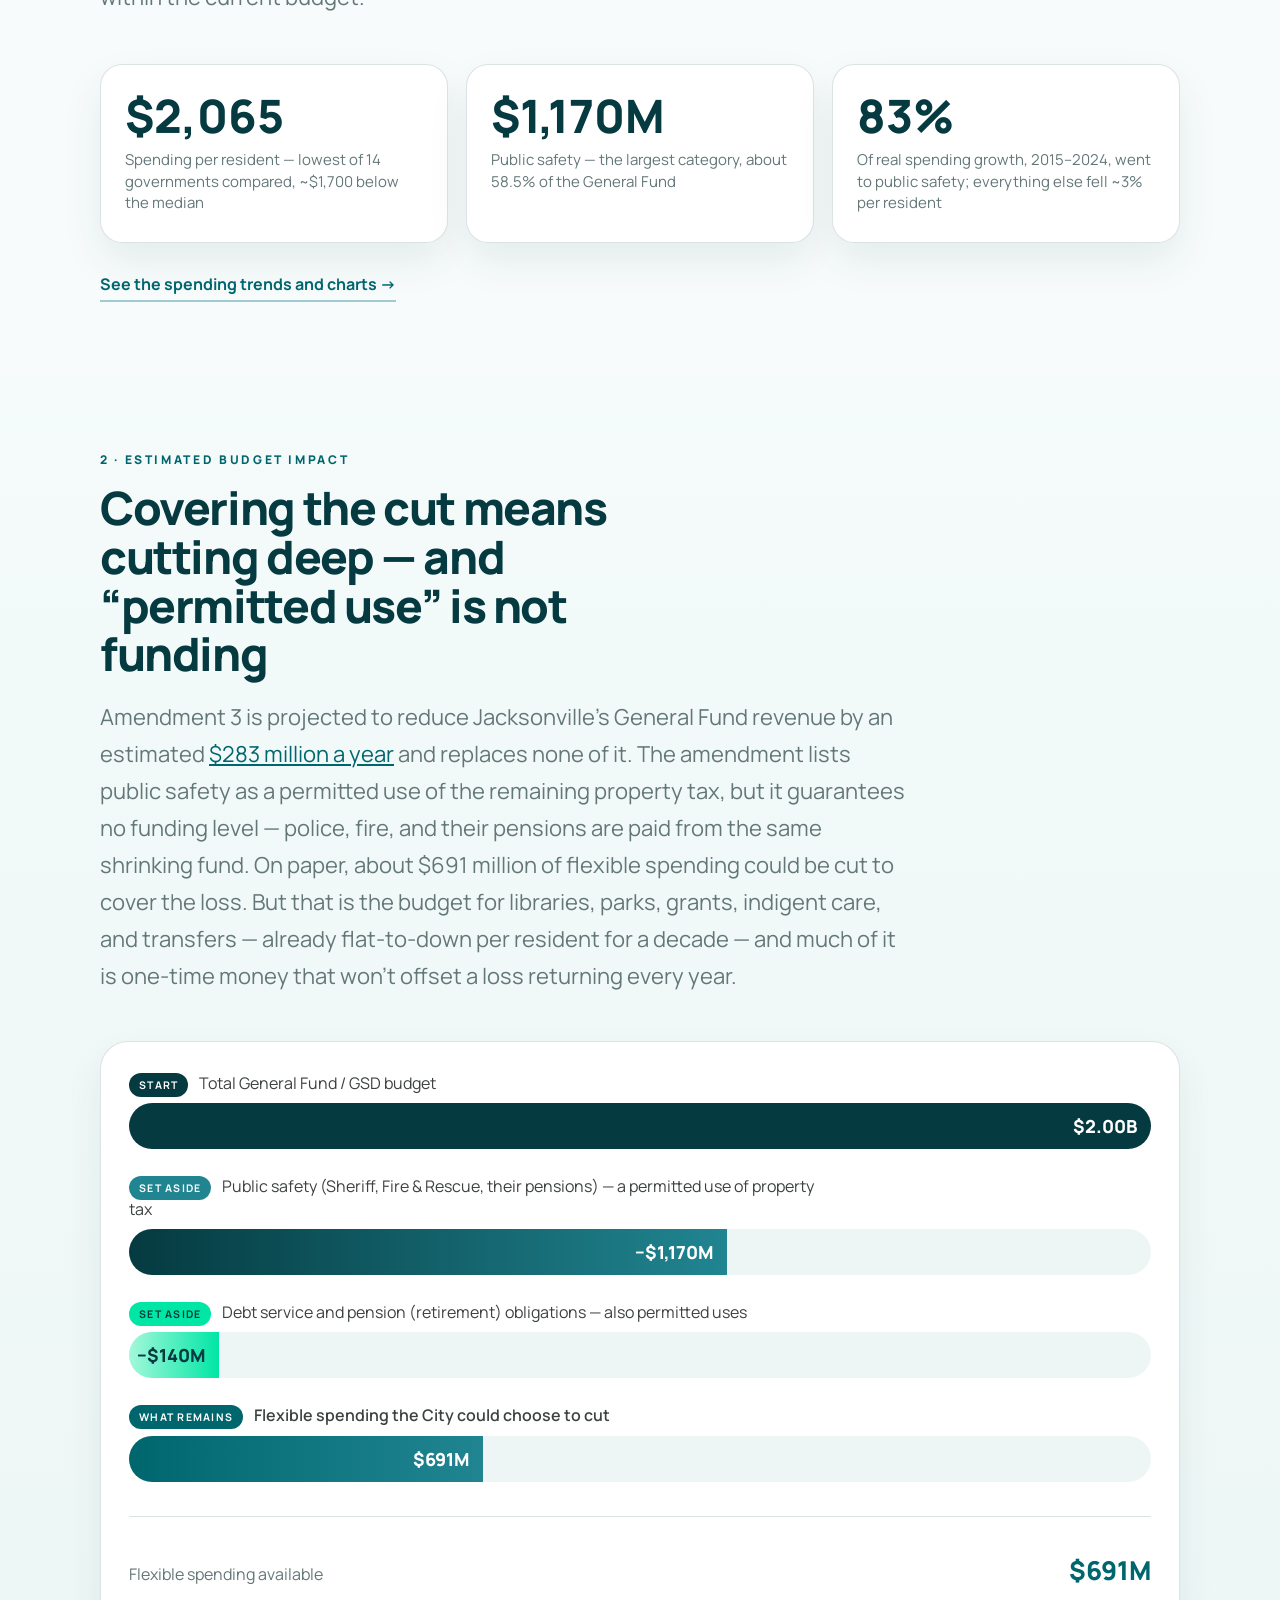
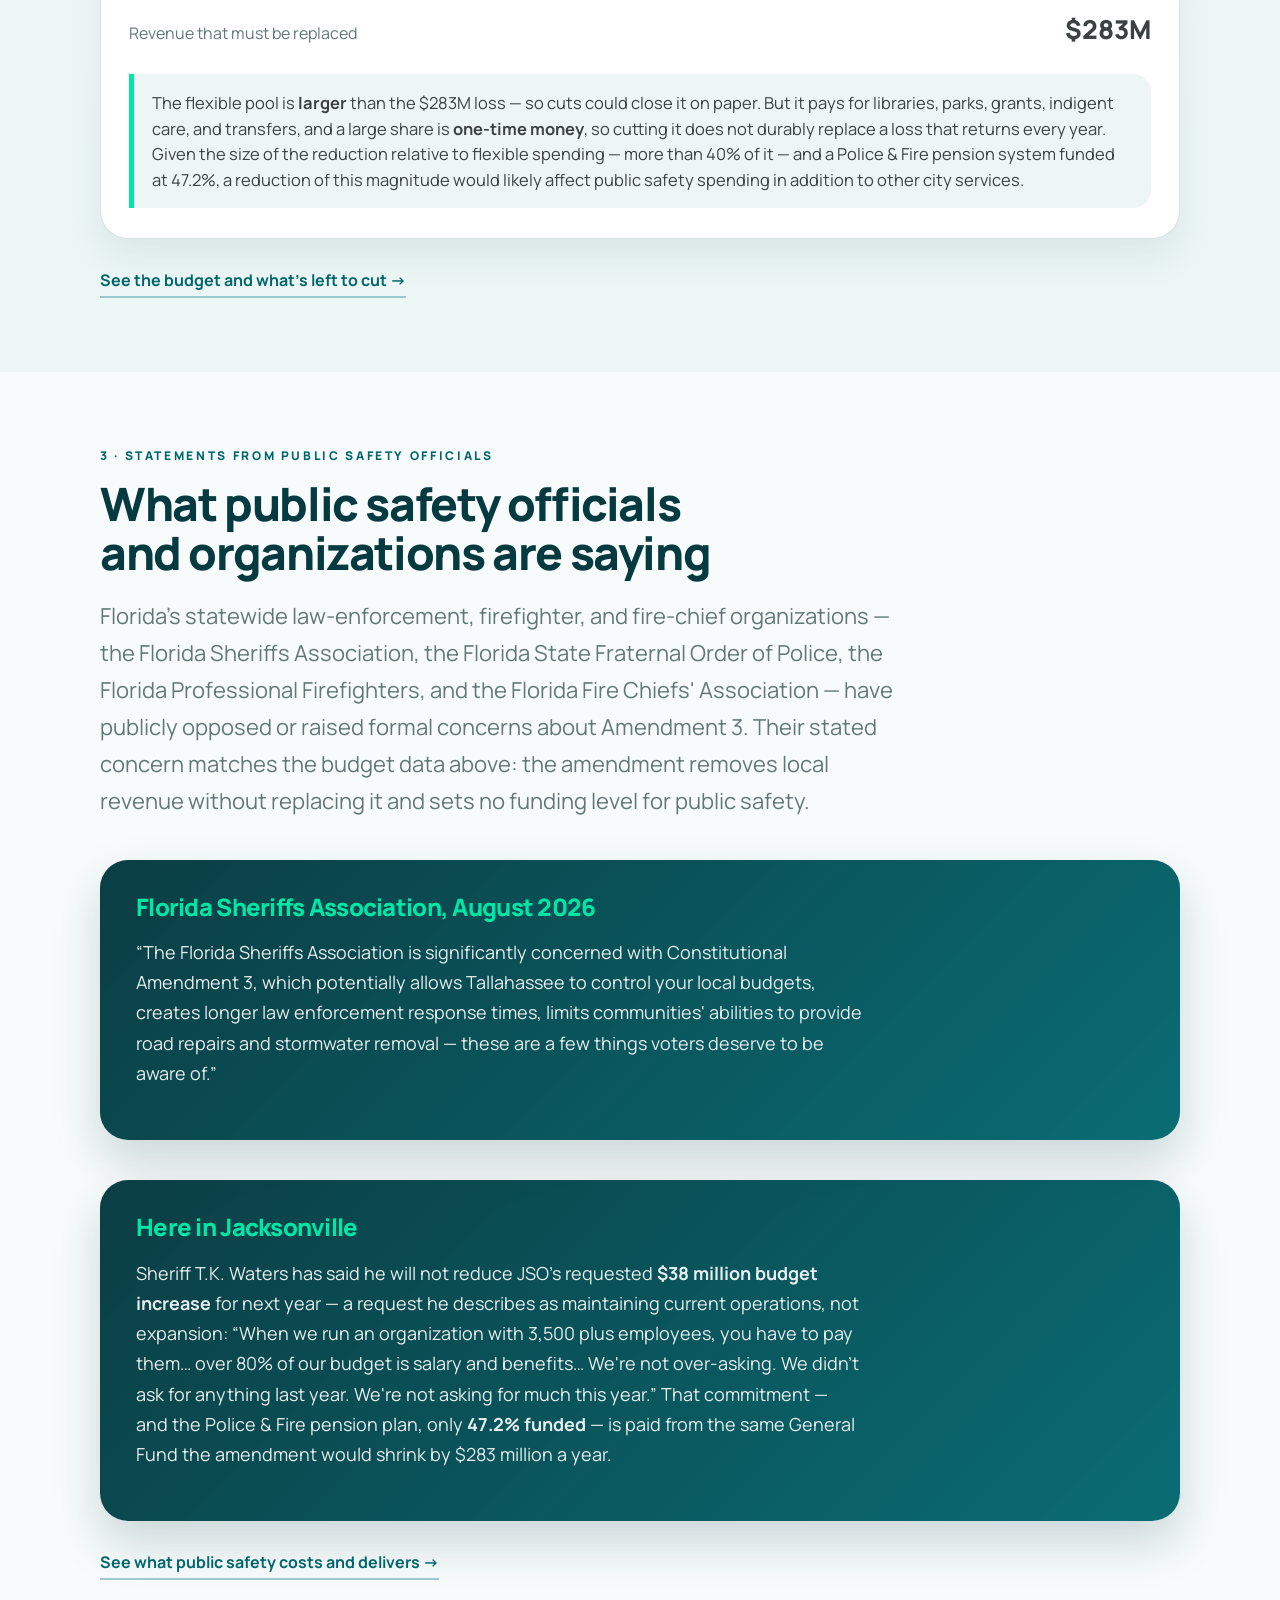
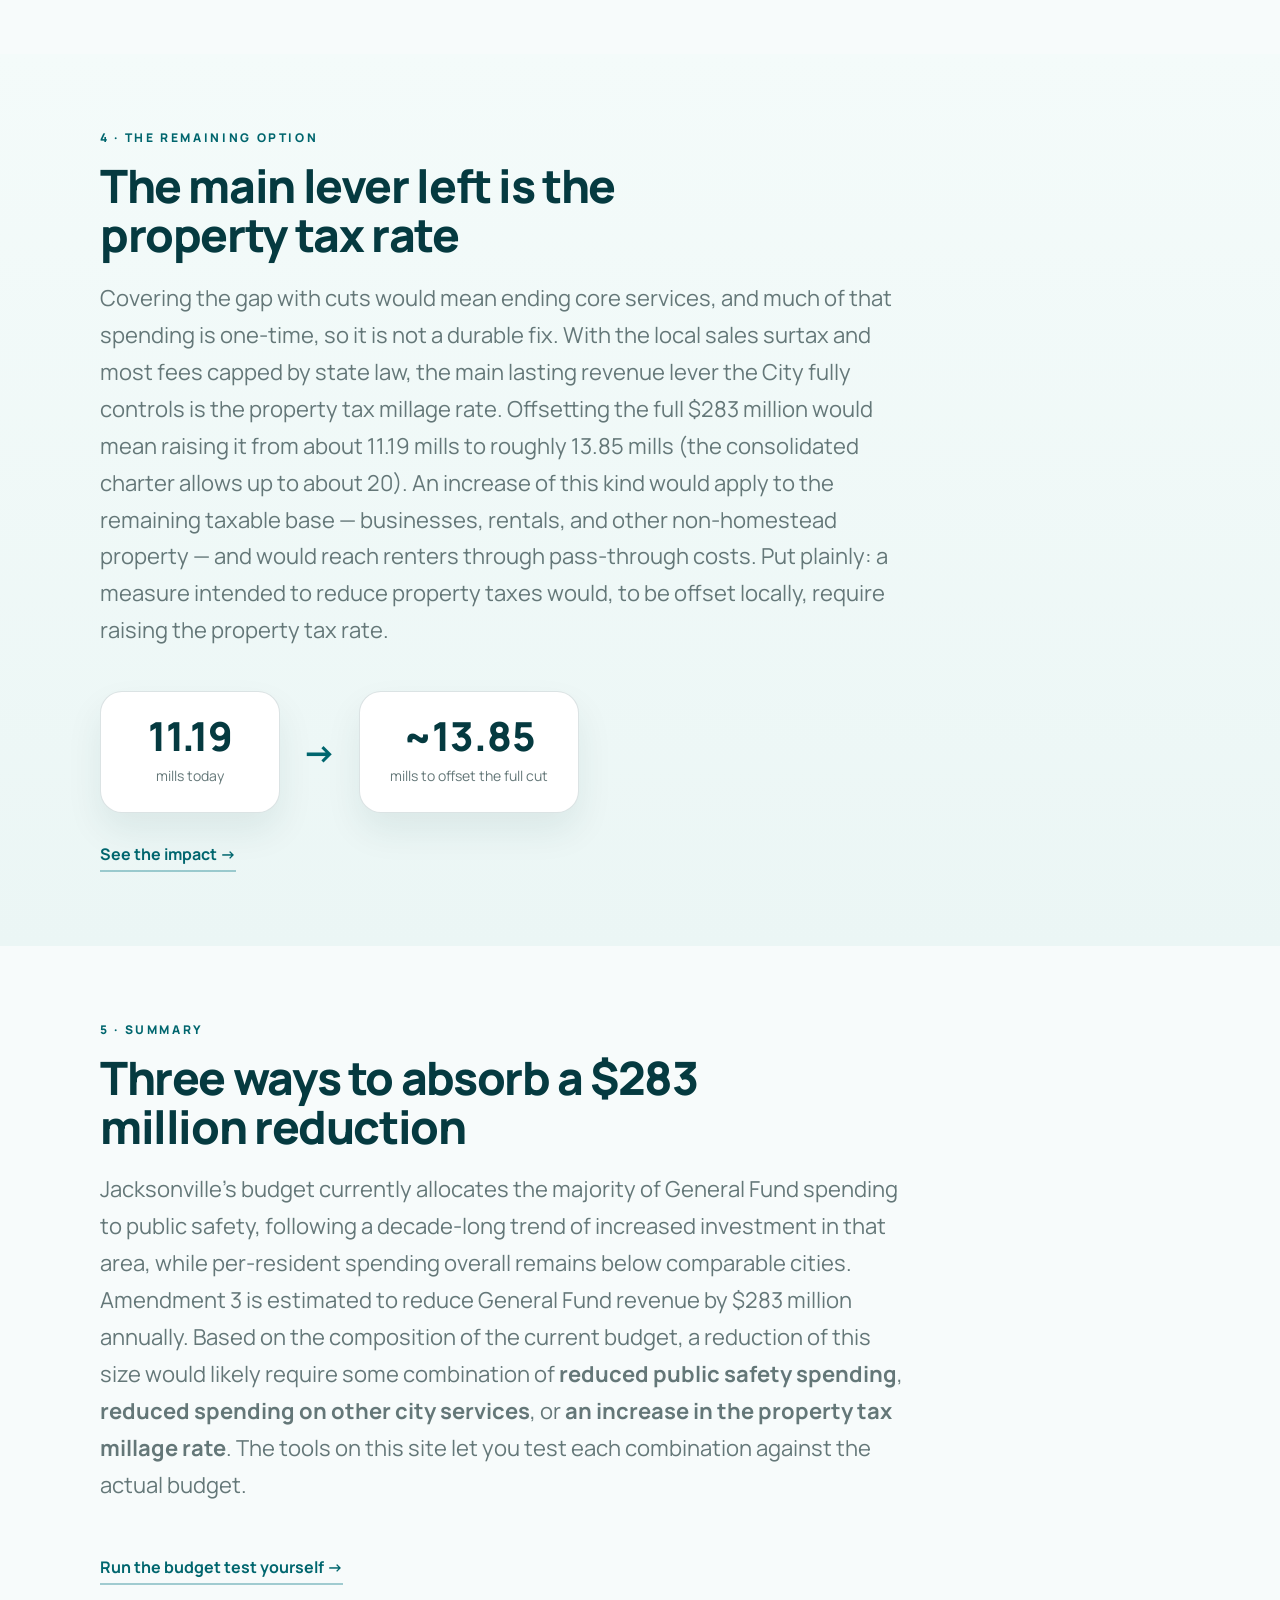
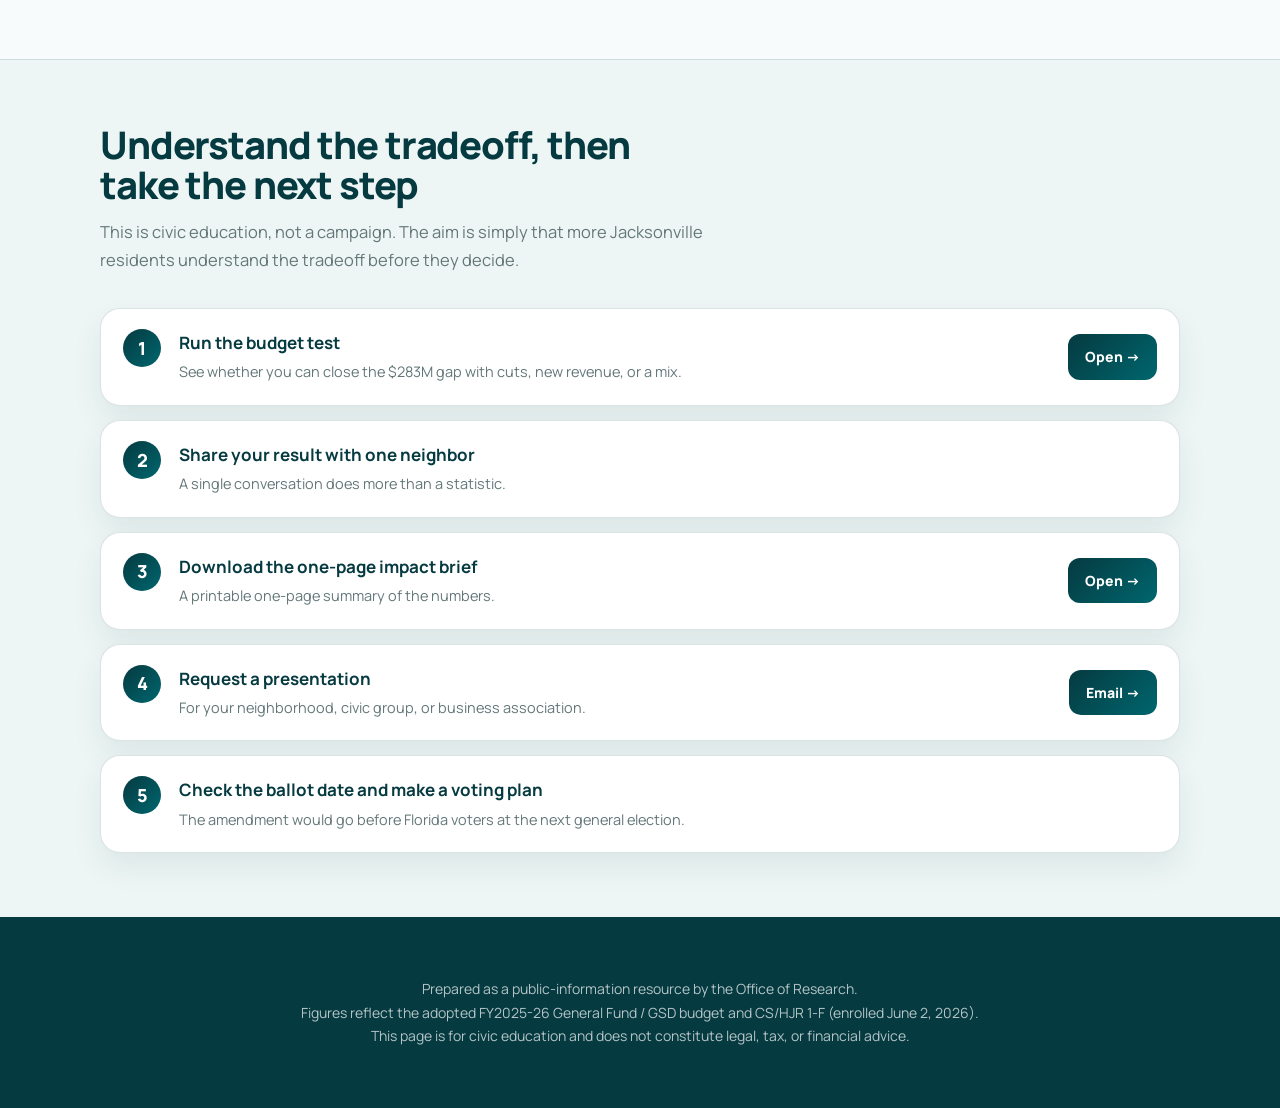
==== commit 1e2307bd: "Hero headline: full-width layout with moderated sizing Remove the 13ch max-width and drop the size c" ====
--- a/index.html
+++ b/index.html
@@ -7,7 +7,7 @@
 <link rel="preconnect" href="https://fonts.googleapis.com">
 <link rel="preconnect" href="https://fonts.gstatic.com" crossorigin>
 <link href="https://fonts.googleapis.com/css2?family=Cormorant+Garamond:wght@300;400;500;600&family=Manrope:wght@400;500;600;700;800&display=swap" rel="stylesheet">
-<link rel="stylesheet" href="assets/styles.css?v=10">
+<link rel="stylesheet" href="assets/styles.css?v=11">
 </head>
 <body>
 <a class="skip" href="#main">Skip to main content</a>
--- a/assets/styles.css
+++ b/assets/styles.css
@@ -116,8 +116,9 @@
     background:rgba(5,58,64,0.28);
   }
   header.hero h1{
-    font-size:clamp(42px,6vw,76px);font-weight:800;
-    color:var(--teal);max-width:13ch;
+    font-size:clamp(34px,4.5vw,56px);font-weight:800;
+    color:var(--teal);max-width:none;
+    line-height:1.12;
   }
   header.hero h1 em{
     display:block;
